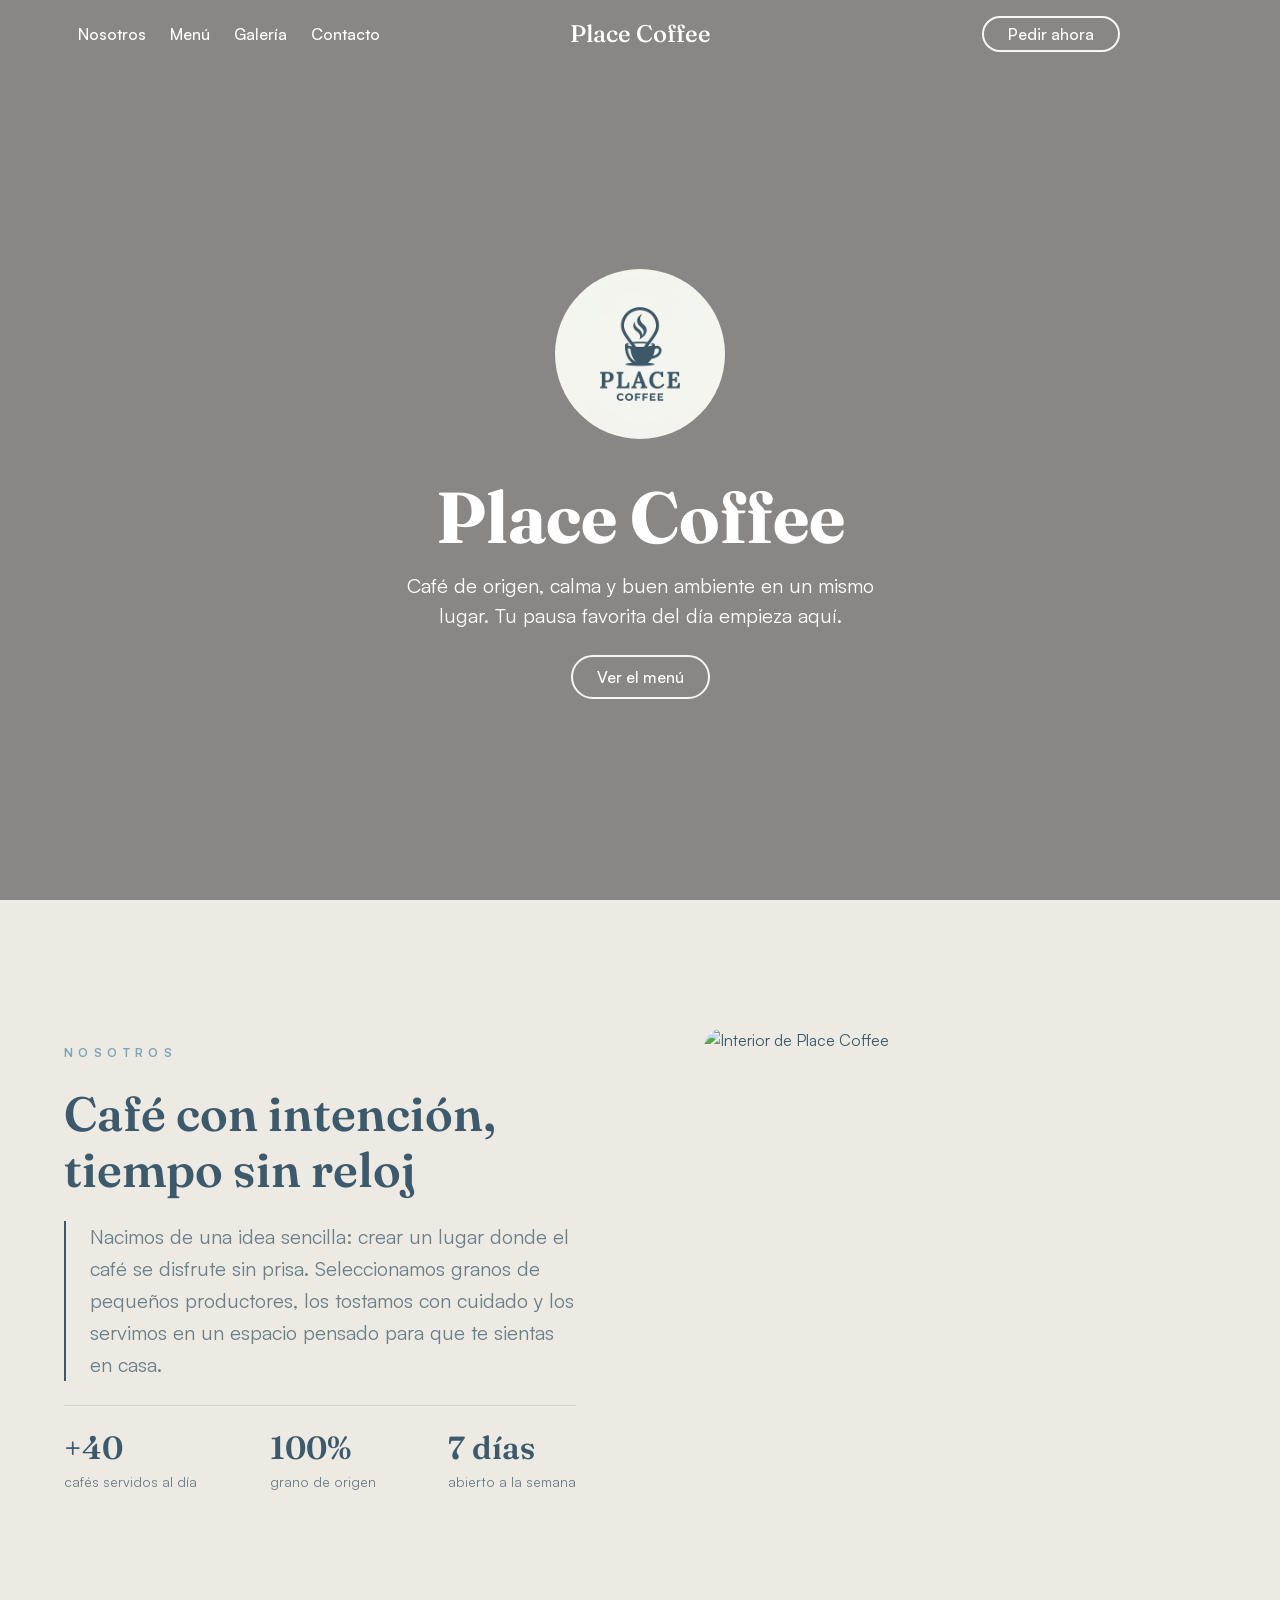
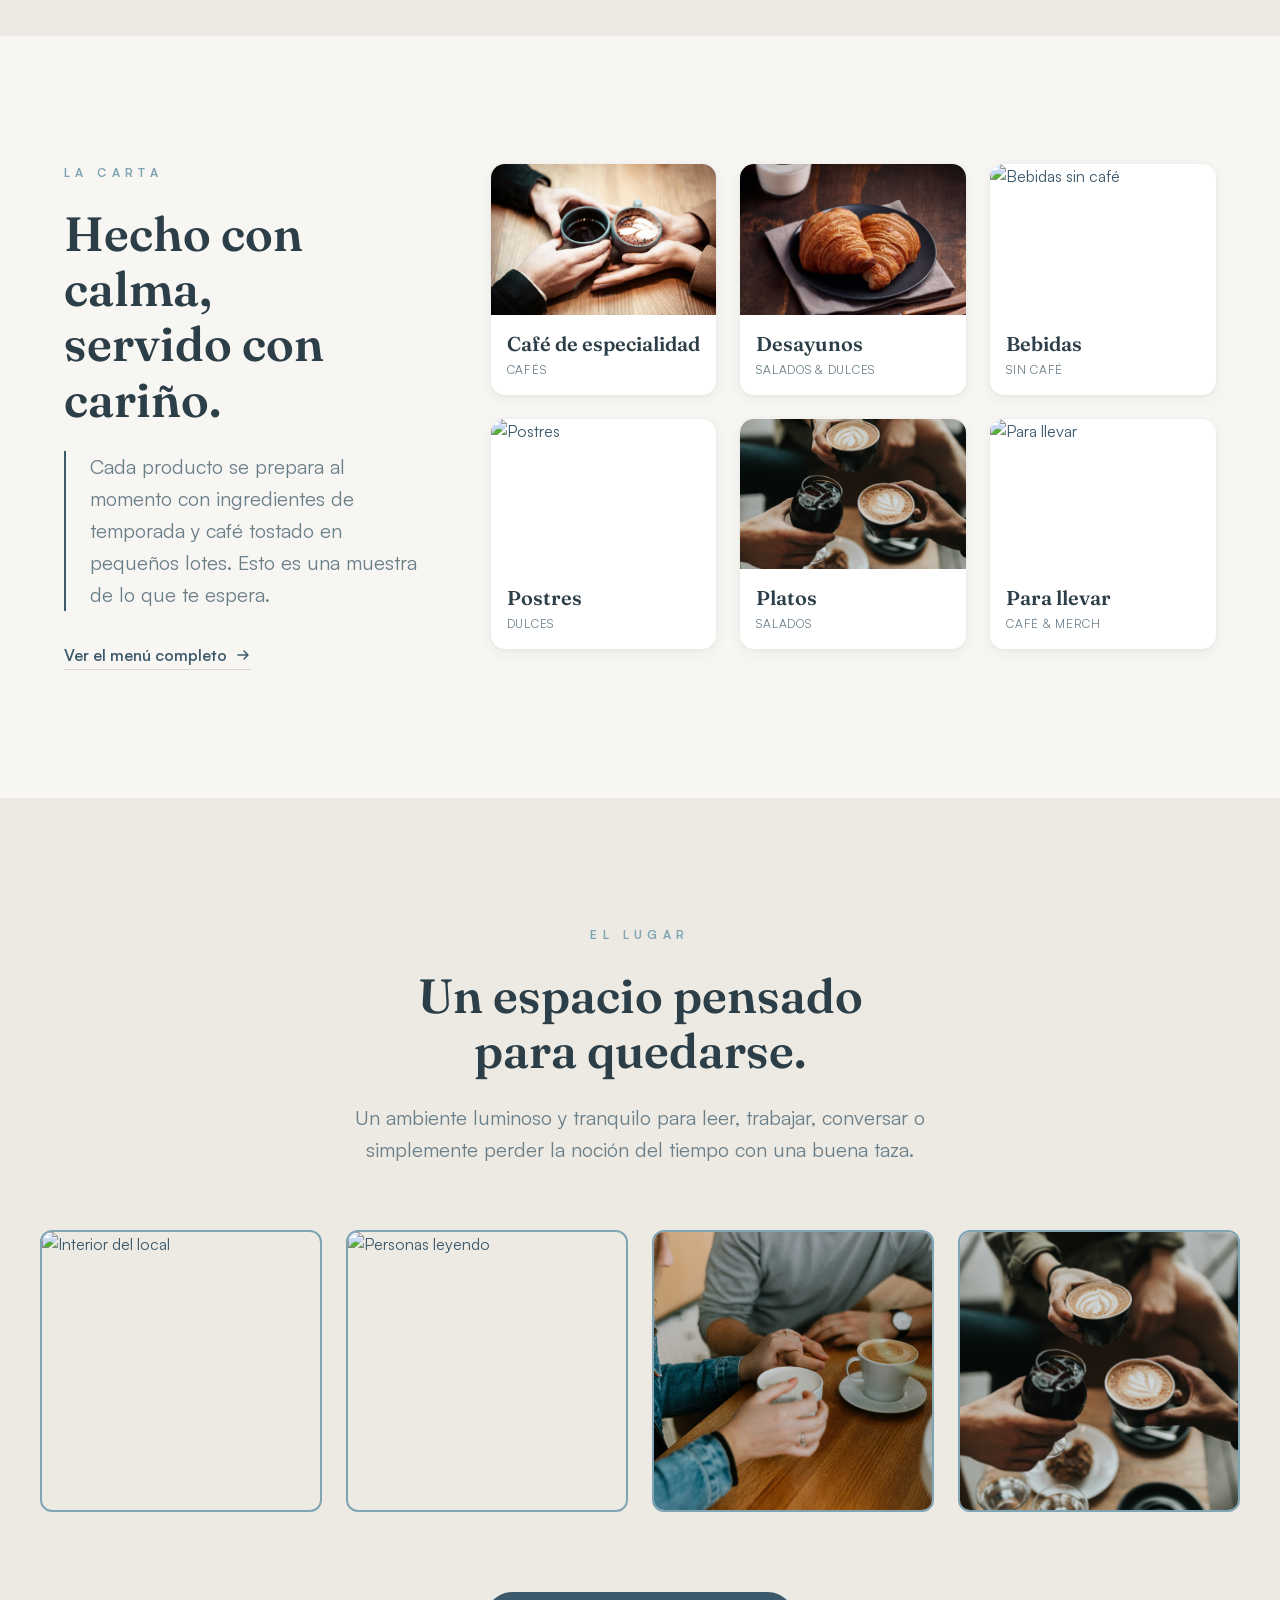
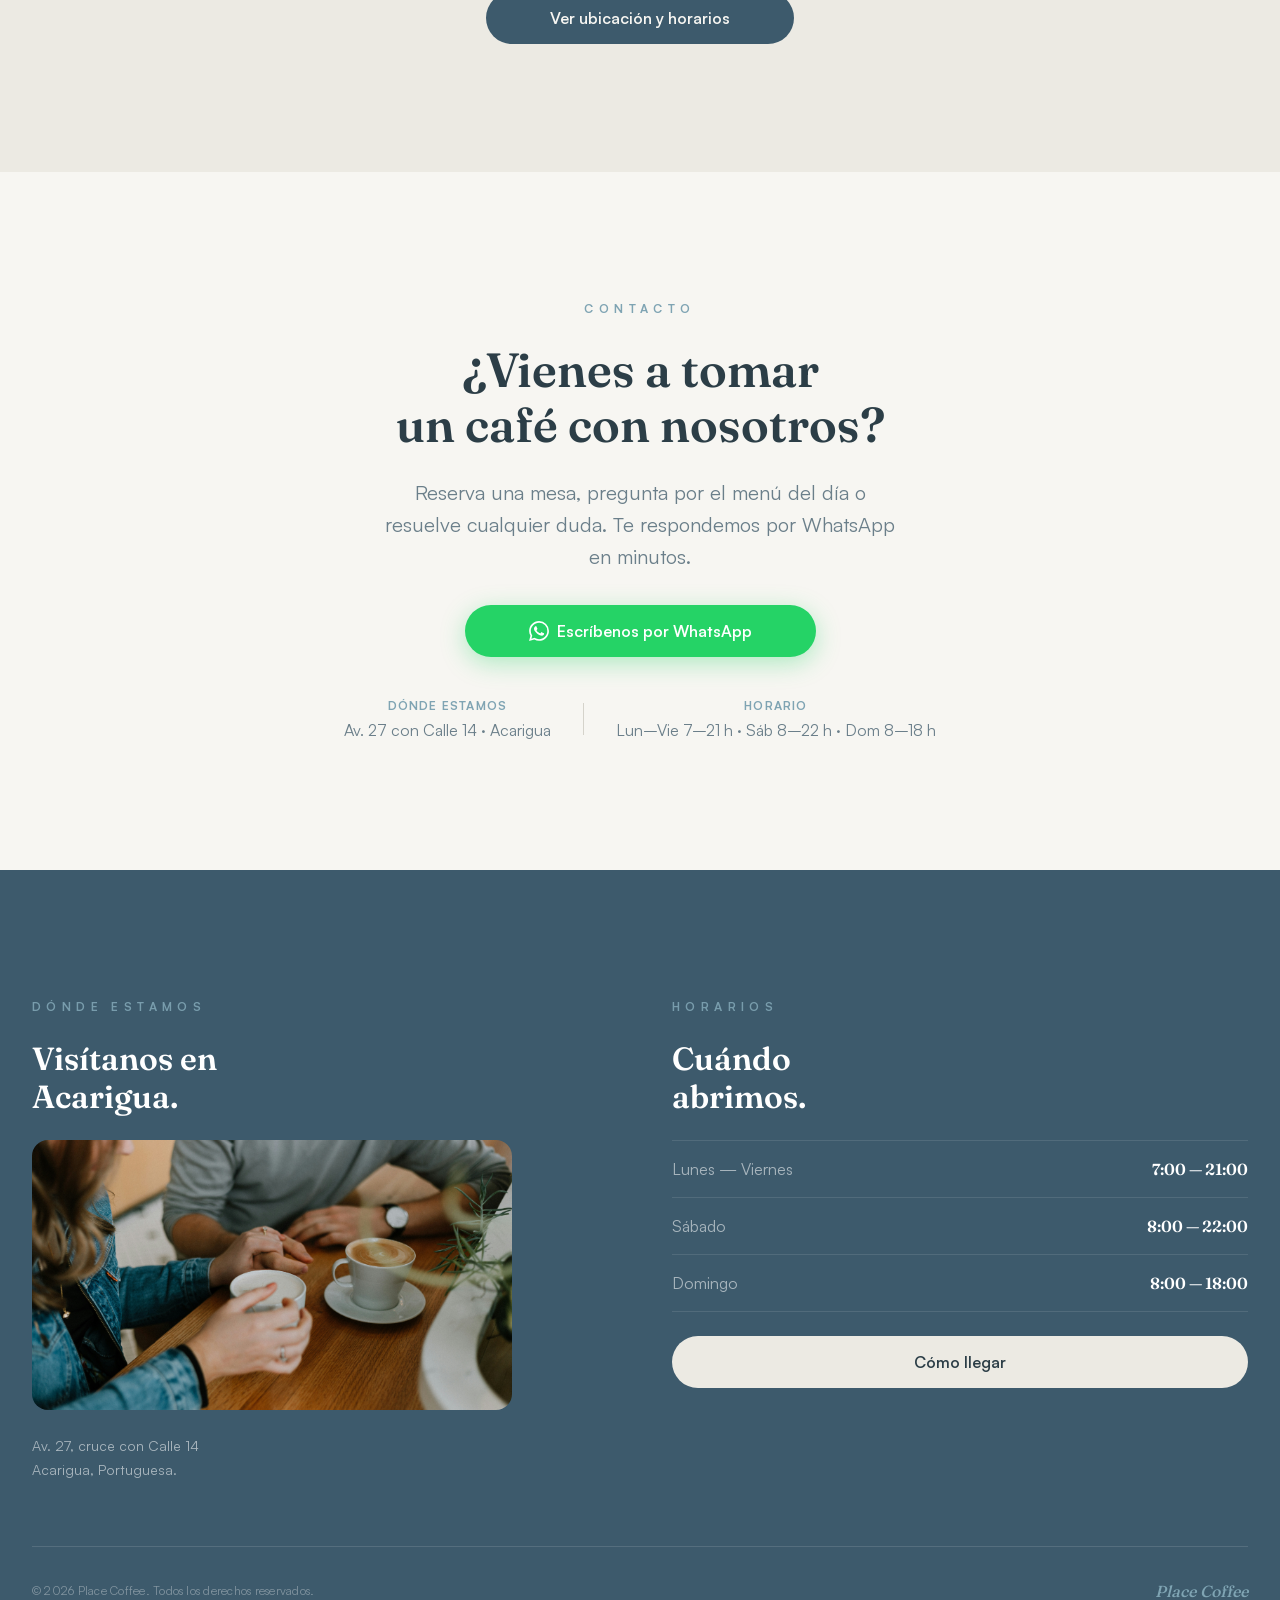
==== index.html @ c2391d3b "feat: implement mobile navigation with hamburger button and overlay menu" ====
<!DOCTYPE html>
<html lang="es">
<head>
    <meta charset="UTF-8">
    <meta name="viewport" content="width=device-width, initial-scale=1.0">

    <meta name="description" content="Place Coffee. Un espacio para leer, jugar y disfrutar. Café de especialidad en Acarigua.">

    <meta property="og:title" content="Place Coffee">
    <meta property="og:description" content="Un espacio para leer, jugar y disfrutar.">
    <meta property="og:image" content="#">
    <meta property="og:type" content="website">
    <meta property="og:url" content="#">
    <meta property="og:locale" content="es_ES">

    <link rel="icon" type="image/png" href="#">

    <title>Place Coffee - Café & Experiencias</title>
    <link rel="stylesheet" href="./css/styles.css">
</head>
<body>

    <header class="header">
        <nav class="navbar">
            <ul class="navbar__links">
                <li><a href="#about">Nosotros</a></li>
                <li><a href="#menu">Menú</a></li>
                <li><a href="#gallery">Galería</a></li>
                <li><a href="#contact">Contacto</a></li>
            </ul>
            <a href="/" class="navbar__logo">Place Coffee</a>

            <div class="navbar__cta">
                <a href="#contact" class="btn navbar__link">Pedir ahora</a>
            </div>

                <!-- Botón hamburguesa — visible solo en mobile -->
            <button class="nav__toggle" aria-label="Abrir menú" aria-expanded="false" aria-controls="nav-menu">
                <span class="nav__toggle-bar"></span>
                <span class="nav__toggle-bar"></span>
                <span class="nav__toggle-bar"></span>
            </button>
        </nav>

        <div id="nav-menu" class="nav__mobile" aria-hidden="true">
            <ul class="nav__mobile__links">
                <li><a href="#about">Nosotros</a></li>
                <li><a href="#menu">Menú</a></li>
                <li><a href="#gallery">Galería</a></li>
                <li><a href="#contact">Contacto</a></li>
            </ul>
            <a href="#contact" class="btn--ghost nav__mobile__cta">Pedir ahora</a>
        </div>

        <div class="hero">
            <div class="hero__content">
                <img src="./assets/img/logo.png" alt="Logo de Place Coffee" class="hero__logo">
                <h1 class="hero__title">Place Coffee</h1>
                <p class="hero__desc">Café de origen, calma y buen ambiente en un mismo lugar. Tu pausa favorita del día empieza aquí.</p>
                <a href="#menu" class="btn hero__link">Ver el menú</a>
            </div>
        </div>
    </header>

    <main>
        <section class="about" id="about">
            <div class="about__body">
                <div class="about__text">
                    <span class="eyebrow">Nosotros</span>
                    <div class="about__content">
                        <h2 class="about__subtitle">Café con intención, tiempo sin reloj</h2>
                        <p class="about__desc">Nacimos de una idea sencilla: crear un lugar donde el café se disfrute sin prisa. Seleccionamos granos de pequeños productores, los tostamos con cuidado y los servimos en un espacio pensado para que te sientas en casa.</p>
                    </div>
                    <div class="about__stats">
                        <div class="about__stat">
                            <span class="about__stat-value">+40</span>
                            <span class="about__stat-label">cafés servidos al día</span>
                        </div>
                        <div class="about__stat">
                            <span class="about__stat-value">100%</span>
                            <span class="about__stat-label">grano de origen</span>
                        </div>
                        <div class="about__stat">
                            <span class="about__stat-value">7 días</span>
                            <span class="about__stat-label">abierto a la semana</span>
                        </div>
                    </div>
                </div>
                <div class="about__image-wrap">
                    <img src="./assets/img/gallery/Lugar_cafeteria.jpg" alt="Interior de Place Coffee" class="about__image">
                </div>
            </div>
        </section>

        <section class="menu" id="menu">
            <div class="menu__header">
                <span class="eyebrow">La Carta</span>
                <h2 class="menu__title">Hecho con calma,<br>servido con cariño.</h2>
                <p class="menu__desc">Cada producto se prepara al momento con ingredientes de temporada y café tostado en pequeños lotes. Esto es una muestra de lo que te espera.</p>
                <div class="menu__cta-wrap">
                    <a href="#" class="link-arrow">
                        Ver el menú completo
                        <svg width="16" height="16" viewBox="0 0 16 16" fill="none" aria-hidden="true">
                            <path d="M3 8h10M9 4l4 4-4 4" stroke="currentColor" stroke-width="1.5" stroke-linecap="round" stroke-linejoin="round"/>
                        </svg>
                    </a>
                </div>
            </div>

            <!-- Vista Galería: cuadrícula 3 columnas (desktop) -->
            <div class="menu__view menu__view--gallery">
                <div class="menu__grid">

                    <a href="#" class="menu__card">
                        <img src="./assets/img/gallery/DosCafes_DosManos.jpg" alt="Café de especialidad" class="menu__card-img">
                        <h3 class="menu__card-name">Café de especialidad</h3>
                        <span class="menu__card-cat">Cafés</span>
                    </a>

                    <a href="#" class="menu__card">
                        <img src="./assets/img/gallery/Desayuno_cachitos.jpg" alt="Desayunos" class="menu__card-img">
                        <h3 class="menu__card-name">Desayunos</h3>
                        <span class="menu__card-cat">Salados & dulces</span>
                    </a>

                    <a href="#" class="menu__card">
                        <img src="./assets/img/gallery/Cafe_frio.jpg" alt="Bebidas sin café" class="menu__card-img">
                        <h3 class="menu__card-name">Bebidas</h3>
                        <span class="menu__card-cat">Sin café</span>
                    </a>

                    <a href="#" class="menu__card">
                        <img src="./assets/img/gallery/Galleta_con_cafe.jpg" alt="Postres" class="menu__card-img">
                        <h3 class="menu__card-name">Postres</h3>
                        <span class="menu__card-cat">Dulces</span>
                    </a>

                    <a href="#" class="menu__card">
                        <img src="./assets/img/gallery/Personas_cafe.jpg" alt="Platos" class="menu__card-img">
                        <h3 class="menu__card-name">Platos</h3>
                        <span class="menu__card-cat">Salados</span>
                    </a>

                    <a href="#" class="menu__card">
                        <img src="./assets/img/gallery/TresCafes_TresManos.jpg" alt="Para llevar" class="menu__card-img">
                        <h3 class="menu__card-name">Para llevar</h3>
                        <span class="menu__card-cat">Café & Merch</span>
                    </a>

                </div>
            </div>

            <!-- Vista Carta: filas tipo lista (mobile) -->
            <div class="menu__view menu__view--carta">
                <div class="menu__list">

                    <div class="menu__list-item">
                        <img src="./assets/img/gallery/DosCafes_DosManos.jpg" alt="Café de especialidad" class="menu__list-img">
                        <div class="menu__list-info">
                            <h3 class="menu__list-name">Café de especialidad</h3>
                            <p class="menu__list-desc">Espresso · Filtrado · Cold brew</p>
                        </div>
                        <span class="menu__list-dots" aria-hidden="true"></span>
                        <span class="menu__list-price">Bs. 5</span>
                    </div>

                    <div class="menu__list-item">
                        <img src="./assets/img/gallery/Desayuno_cachitos.jpg" alt="Desayunos" class="menu__list-img">
                        <div class="menu__list-info">
                            <h3 class="menu__list-name">Desayunos</h3>
                            <p class="menu__list-desc">Tostadas · Huevo · Granola</p>
                        </div>
                        <span class="menu__list-dots" aria-hidden="true"></span>
                        <span class="menu__list-price">Bs. 8</span>
                    </div>

                    <div class="menu__list-item">
                        <img src="./assets/img/gallery/Cafe_frio.jpg" alt="Bebidas sin café" class="menu__list-img">
                        <div class="menu__list-info">
                            <h3 class="menu__list-name">Bebidas</h3>
                            <p class="menu__list-desc">Matcha · Chai · Limonadas</p>
                        </div>
                        <span class="menu__list-dots" aria-hidden="true"></span>
                        <span class="menu__list-price">Bs. 4</span>
                    </div>

                    <div class="menu__list-item">
                        <img src="./assets/img/gallery/Galleta_con_cafe.jpg" alt="Postres" class="menu__list-img">
                        <div class="menu__list-info">
                            <h3 class="menu__list-name">Postres</h3>
                            <p class="menu__list-desc">Helados · Cookies · Tartas</p>
                        </div>
                        <span class="menu__list-dots" aria-hidden="true"></span>
                        <span class="menu__list-price">Bs. 6</span>
                    </div>

                    <div class="menu__list-item">
                        <img src="./assets/img/gallery/Personas_cafe.jpg" alt="Platos" class="menu__list-img">
                        <div class="menu__list-info">
                            <h3 class="menu__list-name">Platos</h3>
                            <p class="menu__list-desc">Bowls · Sándwiches · Ensaladas</p>
                        </div>
                        <span class="menu__list-dots" aria-hidden="true"></span>
                        <span class="menu__list-price">Bs. 10</span>
                    </div>

                    <div class="menu__list-item">
                        <img src="./assets/img/gallery/TresCafes_TresManos.jpg" alt="Para llevar" class="menu__list-img">
                        <div class="menu__list-info">
                            <h3 class="menu__list-name">Para llevar</h3>
                            <p class="menu__list-desc">Café en grano · Merch</p>
                        </div>
                        <span class="menu__list-dots" aria-hidden="true"></span>
                        <span class="menu__list-price">Desde Bs. 12</span>
                    </div>

                </div>
                <a href="#" class="btn--ghost btn--full">Ver el menú completo</a>
            </div>

        </section>

        <section class="gallery" id="gallery">
            <div class="gallery__header">
                <span class="eyebrow eyebrow--centered">El Lugar</span>
                <h2 class="gallery__title">Un espacio pensado<br>para quedarse.</h2>
                <p class="gallery__desc">Un ambiente luminoso y tranquilo para leer, trabajar, conversar o simplemente perder la noción del tiempo con una buena taza.</p>
            </div>

            <!-- Vista Retícula: cuadrícula (desktop) -->
            <div class="gallery__view gallery__view--reticula">
                <div class="gallery__grid">
                    <img src="./assets/img/gallery/Lugar_cafeteria.jpg" alt="Interior del local" class="gallery__img">
                    <img src="./assets/img/gallery/Personas_disfrutando.jpg" alt="Personas leyendo" class="gallery__img">
                    <img src="./assets/img/gallery/Personas_conversoando.jpg" alt="Zona de trabajo" class="gallery__img">
                    <img src="./assets/img/gallery/Personas_cafe.jpg" alt="Juegos de mesa" class="gallery__img">
                </div>
            </div>

            <!-- Vista Inmersiva: imagen grande + 3 miniaturas (mobile) -->
            <div class="gallery__view gallery__view--inmersiva">
                <div class="gallery__immersive">
                    <div class="gallery__immersive-main">
                        <img src="./assets/img/gallery/Lugar_cafeteria.jpg" alt="Interior del local" class="gallery__img gallery__img--wide">
                    </div>
                    <div class="gallery__immersive-row">
                        <div class="gallery__immersive-thumb">
                            <img src="./assets/img/gallery/Personas_disfrutando.jpg" alt="Personas leyendo" class="gallery__img">
                            <span class="gallery__activity-tag">Leer</span>
                        </div>
                        <div class="gallery__immersive-thumb">
                            <img src="./assets/img/gallery/Personas_conversoando.jpg" alt="Personas trabajando" class="gallery__img">
                            <span class="gallery__activity-tag">Trabajar</span>
                        </div>
                        <div class="gallery__immersive-thumb">
                            <img src="./assets/img/gallery/Personas_cafe.jpg" alt="Personas jugando" class="gallery__img">
                            <span class="gallery__activity-tag">Jugar</span>
                        </div>
                    </div>
                </div>
            </div>

            <div class="gallery__footer">
                <a href="#" class="btn--ghost">Ver ubicación y horarios</a>
            </div>
        </section>

        <section class="contact" id="contact">
            <div class="contact__header">
                <span class="eyebrow eyebrow--centered">Contacto</span>
                <h2 class="contact__title">¿Vienes a tomar<br>un café con nosotros?</h2>
                <p class="contact__desc">Reserva una mesa, pregunta por el menú del día o resuelve cualquier duda. Te respondemos por WhatsApp en minutos.</p>
            </div>
            <a href="https://wa.me/584245555555" class="btn--whatsapp" target="_blank" rel="noopener noreferrer" aria-label="Escríbenos por WhatsApp">
                <svg class="btn__icon" width="20" height="20" viewBox="0 0 24 24" fill="currentColor" aria-hidden="true">
                    <path d="M17.472 14.382c-.297-.149-1.758-.867-2.03-.967-.273-.099-.471-.148-.67.15-.197.297-.767.966-.94 1.164-.173.199-.347.223-.644.075-.297-.15-1.255-.463-2.39-1.475-.883-.788-1.48-1.761-1.653-2.059-.173-.297-.018-.458.13-.606.134-.133.298-.347.446-.52.149-.174.198-.298.298-.497.099-.198.05-.371-.025-.52-.075-.149-.669-1.612-.916-2.207-.242-.579-.487-.5-.669-.51-.173-.008-.371-.01-.57-.01-.198 0-.52.074-.792.372-.272.297-1.04 1.016-1.04 2.479 0 1.462 1.065 2.875 1.213 3.074.149.198 2.096 3.2 5.077 4.487.709.306 1.262.489 1.694.625.712.227 1.36.195 1.871.118.571-.085 1.758-.719 2.006-1.413.248-.694.248-1.289.173-1.413-.074-.124-.272-.198-.57-.347m-5.421 7.403h-.004a9.87 9.87 0 01-5.031-1.378l-.361-.214-3.741.982.998-3.648-.235-.374a9.86 9.86 0 01-1.51-5.26c.001-5.45 4.436-9.884 9.888-9.884 2.64 0 5.122 1.03 6.988 2.898a9.825 9.825 0 012.893 6.994c-.003 5.45-4.437 9.884-9.885 9.884m8.413-18.297A11.815 11.815 0 0012.05 0C5.495 0 .16 5.335.157 11.892c0 2.096.547 4.142 1.588 5.945L.057 24l6.305-1.654a11.882 11.882 0 005.683 1.448h.005c6.554 0 11.89-5.335 11.893-11.893a11.821 11.821 0 00-3.48-8.413z"/>
                </svg>
                Escríbenos por WhatsApp
            </a>
            <div class="contact__info">
                <div class="contact__info-item">
                    <span class="contact__info-label">Dónde estamos</span>
                    <span class="contact__info-value">Av. 27 con Calle 14 · Acarigua</span>
                </div>
                <span class="contact__info-sep" aria-hidden="true"></span>
                <div class="contact__info-item">
                    <span class="contact__info-label">Horario</span>
                    <span class="contact__info-value">Lun–Vie 7–21 h · Sáb 8–22 h · Dom 8–18 h</span>
                </div>
            </div>
        </section>
    </main>

    <footer class="footer">
        <div class="footer__body">

            <div class="footer__block footer__block--location">
                <span class="eyebrow eyebrow--footer">Dónde estamos</span>
                <h3 class="footer__block-title">Visítanos en<br>Acarigua.</h3>
                <img src="./assets/img/gallery/Personas_conversoando.jpg" alt="Ambiente en Place Coffee" class="footer__map-img">
                <p class="footer__address">Av. 27, cruce con Calle 14<br>Acarigua, Portuguesa.</p>
            </div>

            <div class="footer__block footer__block--hours">
                <span class="eyebrow eyebrow--footer">Horarios</span>
                <h3 class="footer__block-title">Cuándo<br>abrimos.</h3>
                <div class="footer__hours-table">
                    <div class="footer__hours-row">
                        <span class="footer__hours-day">Lunes — Viernes</span>
                        <span class="footer__hours-time">7:00 — 21:00</span>
                    </div>
                    <div class="footer__hours-row">
                        <span class="footer__hours-day">Sábado</span>
                        <span class="footer__hours-time">8:00 — 22:00</span>
                    </div>
                    <div class="footer__hours-row">
                        <span class="footer__hours-day">Domingo</span>
                        <span class="footer__hours-time">8:00 — 18:00</span>
                    </div>
                </div>
                <a href="#" class="btn--ghost-footer">Cómo llegar</a>
            </div>

        </div>

        <div class="footer__legal">
            <span class="footer__copyright">© 2026 Place Coffee. Todos los derechos reservados.</span>
            <span class="footer__brand">Place Coffee</span>
        </div>
    </footer>

    <script src="./js/main.js"></script>
</body>
</html>
---- css/styles.css ----
/*-----------------------------------
1. Fuentes
-------------------------------------*/
@font-face {
    font-family: 'Fraunces';
    src: url(../assets/fonts/Fraunces/Fraunces-VariableFont_SOFT\,WONK\,opsz\,wght.ttf) format('truetype');
    font-weight: 300 700;
    font-style: normal;
    font-display: swap;
}

@font-face {
    font-family: 'Satoshi';
    src: url(../assets/fonts/Satoshi_Complete/Fonts/TTF/Satoshi-Variable.ttf) format('truetype');
    font-weight: 300 700;
    font-style: normal;
    font-display: swap;
}

/*-----------------------------------
2. Variables
-------------------------------------*/
:root {
    --color-primary: #3D5A6C;
    --color-bg: #F7F6F2;
    --color-bg-alt: #ECEAE3;
    --color-text-muted: #6B7F8A;
    --color-text: #FFFFFF;
    --color-text-inverse: #2C3E47;
    --color-accent: #7FA4B3;
    --color-border: #D5D3CB;

    --font-title: 'Fraunces', serif;
    --font-body: 'Satoshi', sans-serif;
    --text-xs: 0.75rem;
    --text-sm: 0.875rem;
    --text-base: 1rem;
    --text-smd: 1.25rem;
    --text-md: 1.5rem;
    --text-lg: 2rem;
    --text-xl: 3rem;
    --text-2xl: 4.5rem;

    --space-xxs: 0.25rem;
    --space-xs: 0.5rem;
    --space-sm: 1rem;
    --space-md: 1.5rem;
    --space-lg: 2rem;
    --space-xl: 4rem;
    --space-2xl: 8rem;

    --navbar-height: 68px;

    --z-overlay: 99;
    --z-modal: 200;

    --transition-base: 0.3s ease;
}

/*-----------------------------------
3. Reset y base
-------------------------------------*/
*, *::before, *::after {
    box-sizing: border-box;
    margin: 0;
    padding: 0;
}

html {
    scroll-behavior: smooth;
    font-size: 16px;
}

body {
    font-family: var(--font-body);
    color: var(--color-text);
    background-color: var(--color-bg);
    line-height: 1.5;
    -webkit-font-smoothing: antialiased;
}

img {
    max-width: 100%;
    display: block;
}

a {
    text-decoration: none;
    color: inherit;
}

ul {
    list-style: none;
}

button {
    cursor: pointer;
    border: none;
    background: none;
    font-family: inherit;
}

/*-----------------------------------
4. Componentes: botones
-------------------------------------*/
.btn {
    padding: var(--space-xxs) var(--space-md);
    background-color: transparent;
    color: var(--color-text);
    border: solid 2px var(--color-bg);
    border-radius: 2rem;
    font-size: var(--text-base);
    font-weight: 500;
    transition: background-color 0.3s ease;
}
.btn:hover {
    color: var(--color-accent);
    background-color: var(--color-bg);
}

.btn--ghost {
    display: inline-block;
    padding: 14px var(--space-xl);
    background-color: var(--color-primary);
    border-radius: 999px;
    color: var(--color-bg);
    font-size: var(--text-base);
    font-weight: 600;
    text-align: center;
    transition: transform 0.22s ease, box-shadow 0.22s ease;
    cursor: pointer;
}
.btn--ghost:hover {
    transform: translateY(-2px);
    box-shadow: 0 8px 24px rgba(61, 90, 108, 0.18);
}

.btn--ghost-footer {
    display: inline-block;
    padding: 14px var(--space-xl);
    background-color: var(--color-bg-alt);
    border-radius: 999px;
    color: var(--color-text-inverse);
    font-size: var(--text-base);
    font-weight: 600;
    text-align: center;
    transition: transform 0.22s ease, box-shadow 0.22s ease, border-color 0.22s ease;
    cursor: pointer;
}
.btn--ghost-footer:hover {
    transform: translateY(-2px);
    border-color: rgba(255, 255, 255, 0.65);
    box-shadow: 0 8px 24px rgba(0, 0, 0, 0.25);
}

.btn--full {
    display: block;
    width: 100%;
}

.btn--whatsapp {
    display: inline-flex;
    align-items: center;
    justify-content: center;
    gap: var(--space-xs);
    padding: 14px var(--space-lg);
    background-color: #25D366;
    border-radius: 999px;
    color: #ffffff;
    font-size: var(--text-base);
    font-weight: 600;
    box-shadow: 0 6px 24px rgba(37, 211, 102, 0.35);
    transition: transform 0.22s ease, box-shadow 0.22s ease;
    cursor: pointer;
}
.btn--whatsapp:hover {
    transform: translateY(-2px);
    box-shadow: 0 10px 32px rgba(37, 211, 102, 0.45);
}

.btn__icon {
    flex-shrink: 0;
    width: 20px;
    height: 20px;
}

/* --- Botón hamburguesa --- */
.nav__toggle {
    display: flex;
    flex-direction: column;
    gap: 5px;
    padding: var(--space-sm);
    z-index: var(--z-modal); /* por encima del overlay para poder cerrarlo */
}

.nav__toggle-bar {
    display: block;
    width: 24px;
    height: 2px;
    background-color: var(--color-text);
    transition: transform var(--transition-base), opacity var(--transition-base);
}

/* Estado abierto: las barras forman una X */
.nav__toggle--open .nav__toggle-bar:nth-child(1) {
    transform: translateY(7px) rotate(45deg);
}
.nav__toggle--open .nav__toggle-bar:nth-child(2) {
    opacity: 0;
}
.nav__toggle--open .nav__toggle-bar:nth-child(3) {
    transform: translateY(-7px) rotate(-45deg);
}

/*-----------------------------------
5. Componentes: eyebrow y link-arrow
-------------------------------------*/
.eyebrow {
    display: block;
    font-size: var(--text-xs);
    font-weight: 700;
    color: var(--color-accent);
    letter-spacing: 0.45em;
    text-transform: uppercase;
}

.eyebrow--centered {
    display: flex;
    align-items: center;
    gap: var(--space-md);
    justify-content: center;
    text-align: center;
}

.eyebrow--centered::before,
.eyebrow--centered::after {
    content: '';
    flex: 1;
    max-width: 48px;
    height: 1px;
    background-color: var(--color-accent);
    opacity: 0.6;
}

.eyebrow--footer {
    color: var(--color-accent);
    opacity: 0.9;
}

.link-arrow {
    display: inline-flex;
    align-items: center;
    gap: var(--space-xs);
    font-size: var(--text-base);
    font-weight: 600;
    color: var(--color-primary);
    border-bottom: 1px solid var(--color-border);
    padding-bottom: 2px;
    transition: gap 0.22s ease;
}

.link-arrow svg {
    transition: transform 0.22s ease;
    flex-shrink: 0;
}

.link-arrow:hover {
    gap: calc(var(--space-xs) + 3px);
}

.link-arrow:hover svg {
    transform: translateX(3px);
}

/*-----------------------------------
6. Header
-------------------------------------*/
.header {
    position: relative;
    background-image: url('../assets/img/hero.jpg');
    background-size: cover;
    background-position: center;
}

.header::before {
    content: '';
    position: absolute;
    inset: 0;
    background-color: rgba(0, 0, 0, 0.45);
    z-index: 1;
}

/*-----------------------------------
7. Navbar
-------------------------------------*/
.navbar {
    position: fixed;
    top: 0;
    left: 0;
    right: 0;
    z-index: 100;
    display: flex;
    justify-content: space-between;
    align-items: center;
    background-color: transparent;
    transition: background-color 0.3s ease, backdrop-filter 0.3s ease;
}

.navbar.scrolled {
    background-color: rgba(247, 246, 242, 0.88);
    backdrop-filter: blur(12px);
    -webkit-backdrop-filter: blur(12px);
    border-bottom: 1px solid var(--color-border);
}

.navbar.scrolled .navbar__logo {
    color: var(--color-text-inverse);
}

.navbar.scrolled .nav__toggle {
    filter: invert(1) brightness(0.15);
}

@media(min-width: 1024px) {
    .navbar.scrolled .navbar__links a {
        color: var(--color-text-inverse);
    }
    .navbar.scrolled .navbar__links a:hover {
        color: var(--color-primary);
        text-decoration: underline;
    }
    .navbar.scrolled .navbar__link {
        border-color: var(--color-primary);
        color: var(--color-primary);
    }
    .navbar.scrolled .navbar__link:hover {
        background-color: var(--color-primary);
        color: var(--color-text);
    }
}

.navbar__logo {
    color: var(--color-text);
    font-family: var(--font-title);
    font-size: var(--text-md);
    font-weight: 500;
    padding: var(--space-xs) var(--space-md);
    transition: color 0.3s ease;
}

.navbar__links {
    display: none;
}

.navbar__cta {
    display: none;
}


@media(min-width: 1024px) {
    .navbar {
        flex-direction: row;
        justify-content: space-between;
        align-items: center;
        padding: var(--space-sm) var(--space-md);
    }

    .navbar__links {
        display: flex;
        gap: var(--space-md);
        flex: 1;
        justify-content: center;
        font-weight: 500;
    }

    .navbar__links a {
        color: var(--color-text);
        transition: color 0.3s ease;
    }

    .navbar__links a:hover {
        color: var(--color-accent);
        text-decoration: underline;
    }

    .navbar__link {
        transition: background-color 0.3s ease, color 0.3s ease, border-color 0.3s ease;
    }

    .navbar__logo {
        flex: 1;
        text-align: center;
        padding: 0;
    }

    .navbar__cta {
        flex: 1;
        display: flex;
        justify-content: center;
    }

    .nav__toggle {
        display: none;
    }
}

/* --- Menú mobile overlay --- */
.nav__mobile {
    position: fixed;
    top: var(--navbar-height);
    left: 0;
    right: 0;
    bottom: 0;
    z-index: var(--z-overlay);
    background-color: rgba(28, 40, 48, 0.97);
    backdrop-filter: blur(8px);
    -webkit-backdrop-filter: blur(8px);
    display: flex;
    flex-direction: column;
    align-items: center;
    justify-content: center;
    gap: var(--space-xl);
    opacity: 0;
    pointer-events: none;
    transform: translateY(-8px);
    transition: opacity var(--transition-base), transform var(--transition-base);
}

.nav__mobile--open {
    opacity: 1;
    pointer-events: auto;
    transform: translateY(0);
}

.nav__mobile__links {
    display: flex;
    flex-direction: column;
    align-items: center;
    gap: var(--space-lg);
}

.nav__mobile__links a {
    font-family: var(--font-title);
    font-size: var(--text-lg);
    font-weight: 500;
    color: var(--color-text);
    transition: color var(--transition-base);
}

.nav__mobile__links a:hover {
    color: var(--color-accent);
}

@media(min-width: 1024px) {
    .nav__mobile {
        display: none !important;
    }
}

/*-----------------------------------
8. Hero
-------------------------------------*/
.hero {
    min-height: 100dvh;
    padding-top: var(--navbar-height);
    position: relative;
    display: flex;
    justify-content: center;
    align-items: center;
}

.hero__content {
    position: relative;
    z-index: 2;
    text-align: center;
    color: var(--color-text);
    padding: var(--space-lg);
    display: flex;
    justify-content: center;
    align-items: center;
    flex-direction: column;
}

.hero__title {
    font-family: var(--font-title);
    font-size: var(--text-xl);
    font-weight: 700;
    padding-top: var(--space-md);
}

.hero__desc {
    font-size: var(--text-base);
    padding-bottom: var(--space-md);
}

.hero__logo {
    width: 170px;
    height: 170px;
    border-radius: 50%;
    object-fit: cover;
}

@media(min-width: 1024px) {
    .hero__content {
        min-height: 600px;
        margin: 0 auto;
    }

    .hero__title {
        font-size: var(--text-2xl);
    }

    .hero__desc {
        font-size: var(--text-smd);
        max-width: 520px;
    }

    .hero__link {
        padding: var(--space-xs) var(--space-md);
    }

    .hero__link:hover {
        color: var(--color-accent);
        background-color: var(--color-text);
    }
}

/*-----------------------------------
9. About
-------------------------------------*/
.about {
    background-color: var(--color-bg-alt);
    color: var(--color-primary);
    padding: var(--space-xl) var(--space-md);
}

.about__body {
    display: flex;
    flex-direction: column;
    gap: var(--space-xl);
}

.about__text {
    display: flex;
    flex-direction: column;
    gap: var(--space-lg);
}

.about__content {
    display: flex;
    flex-direction: column;
    gap: var(--space-md);
}

.about__subtitle {
    font-family: var(--font-title);
    font-size: var(--text-lg);
    font-weight: 600;
    line-height: 1.15;
    
}

.about__desc {
    font-size: var(--text-base);
    color: var(--color-text-muted);
    line-height: 1.6;
}

.about__stats {
    display: grid;
    grid-template-columns: repeat(3, 1fr);
    gap: var(--space-sm);
    padding-top: var(--space-md);
    border-top: 1px solid var(--color-border);
}

.about__stat {
    display: flex;
    flex-direction: column;
    gap: var(--space-xxs);
}

.about__stat-value {
    font-family: var(--font-title);
    font-size: var(--text-md);
    font-weight: 600;
    line-height: 1.15;
}

.about__stat-label {
    font-size: var(--text-sm);
    color: var(--color-text-muted);
}

.about__image-wrap {
    border-radius: 16px;
    overflow: hidden;
    flex-shrink: 0;
}

.about__image {
    width: 100%;
    aspect-ratio: 4 / 3;
    object-fit: cover;
    display: block;
}

@media(min-width: 1024px) {
    .about {
        padding: var(--space-2xl) var(--space-xl);
    }

    .about__body {
        display: grid;
        grid-template-columns: 1fr 1fr;
        gap: var(--space-2xl);
        align-items: center;
    }

    .about__text {
        gap: var(--space-md);
    }

    .about__title {
        font-size: var(--text-sm);
    }

    .about__subtitle {
        font-size: var(--text-xl);
    }

    .about__desc {
        font-size: var(--text-smd);
        border-left: 2px solid var(--color-primary);
        padding-left: var(--space-md);
    }

    .about__stats {
        display: flex;
        flex-direction: row;
        width: 100%;
        justify-content: space-between;
    }

    .about__stat-value {
        font-size: var(--text-lg);
    }

    .about__image-wrap {
        border-radius: 20px;
        align-self: stretch;
    }

    .about__image {
        aspect-ratio: auto;
        height: 100%;
        min-height: 480px;
        object-fit: cover;

    }
}

/*-----------------------------------
10. Visibilidad responsive
-------------------------------------*/
.menu__view,
.gallery__view {
    display: none;
}

.menu__view--carta,
.gallery__view--inmersiva {
    display: block;
}

@media(min-width: 1024px) {
    .menu__view--carta     { display: none; }
    .menu__view--gallery   { display: block; }

    .gallery__view--inmersiva { display: none; }
    .gallery__view--reticula  { display: block; }
}

/*-----------------------------------
11. Menú
-------------------------------------*/
.menu {
    background-color: var(--color-bg);
    color: var(--color-primary);
    padding: var(--space-xl) var(--space-md);
    display: flex;
    flex-direction: column;
    gap: var(--space-lg);
}

.menu__header {
    display: flex;
    flex-direction: column;
    gap: var(--space-md);
}

.menu__title {
    font-family: var(--font-title);
    font-size: var(--text-lg);
    font-weight: 600;
    line-height: 1.15;
    color: var(--color-text-inverse);
}

.menu__desc {
    font-size: var(--text-base);
    color: var(--color-text-muted);
    line-height: 1.6;
}

/* Vista Galería */
.menu__grid {
    display: grid;
    grid-template-columns: repeat(2, 1fr);
    gap: var(--space-md);
}

.menu__card {
    display: flex;
    flex-direction: column;
    gap: 0;
    background-color: #ffffff;
    border-radius: 14px;
    overflow: hidden;
    box-shadow: 0 1px 4px rgba(44, 62, 71, 0.06), 0 4px 16px rgba(44, 62, 71, 0.05);
    transition: transform 0.22s ease, box-shadow 0.22s ease;
}

.menu__card:hover {
    transform: translateY(-4px);
    box-shadow: 0 8px 28px rgba(44, 62, 71, 0.13), 0 1px 4px rgba(44, 62, 71, 0.06);
}

.menu__card-img {
    width: 100%;
    aspect-ratio: 3 / 2;
    object-fit: cover;
    border-radius: 0;
    transition: opacity 0.2s ease;
}

.menu__card:hover .menu__card-img {
    opacity: 0.9;
}

.menu__card-name {
    font-family: var(--font-title);
    font-size: var(--text-base);
    font-weight: 600;
    color: var(--color-text-inverse);
    line-height: 1.3;
    padding: var(--space-sm) var(--space-sm) var(--space-xxs);
}

.menu__card-cat {
    font-size: var(--text-xs);
    color: var(--color-text-muted);
    text-transform: uppercase;
    letter-spacing: 0.06em;
    padding: 0 var(--space-sm) var(--space-sm);
}

.menu__cta-wrap {
    display: none;
}

/* Vista Carta */
.menu__list {
    display: flex;
    flex-direction: column;
}

.menu__list-item {
    display: flex;
    align-items: center;
    gap: var(--space-sm);
    padding: var(--space-sm) 0;
    border-bottom: 1px solid var(--color-border);
}

.menu__list-item:first-child {
    border-top: 1px solid var(--color-border);
}

.menu__list-img {
    width: 64px;
    min-width: 64px;
    height: 64px;
    object-fit: cover;
    border-radius: 8px;
    flex-shrink: 0;
}

.menu__list-info {
    flex: 1;
    min-width: 0;
}

.menu__list-name {
    font-family: var(--font-title);
    font-size: var(--text-sm);
    font-weight: 600;
    color: var(--color-text-inverse);
    line-height: 1.2;
}

.menu__list-desc {
    font-size: var(--text-xs);
    color: var(--color-text-muted);
    margin-top: 2px;
    line-height: 1.4;
}

.menu__list-dots {
    flex: 1;
    min-width: 16px;
    border-bottom: 2px dotted var(--color-border);
    height: 1px;
    align-self: center;
    margin-bottom: 3px;
}

.menu__list-price {
    font-family: var(--font-title);
    font-size: var(--text-base);
    font-weight: 600;
    color: var(--color-primary);
    white-space: nowrap;
    flex-shrink: 0;
}

.menu__view--carta .btn--ghost {
    margin-top: var(--space-lg);
}

@media(min-width: 1024px) {
    .menu {
        padding: var(--space-2xl) var(--space-xl);
        display: grid;
        grid-template-columns: 1fr 2fr;
        column-gap: var(--space-xl);
        row-gap: 0;
        align-items: start;
    }

    .menu__header {
        display: flex;
        flex-direction: column;
        gap: var(--space-md);
    }

    .menu__title {
        font-size: var(--text-xl);
    }

    .menu__desc {
        font-size: var(--text-smd);
        border-left: 2px solid var(--color-primary);
        padding-left: var(--space-md);
    }

    .menu__cta-wrap {
        display: flex;
        justify-content: flex-start;
        padding-top: var(--space-xs);
    }

    .menu__grid {
        grid-template-columns: repeat(3, 1fr);
        gap: var(--space-md);
    }

    .menu__card-name {
        font-size: var(--text-smd);
    }

    .menu__list-name {
        font-size: var(--text-base);
    }

    .menu__list-desc {
        font-size: var(--text-sm);
    }
}

/*-----------------------------------
12. Galería
-------------------------------------*/
.gallery {
    background-color: var(--color-bg-alt);
    color: var(--color-primary);
    padding: var(--space-xl) var(--space-md);
    display: flex;
    flex-direction: column;
    align-items: center;
    gap: var(--space-lg);
}

.gallery__header {
    display: flex;
    flex-direction: column;
    align-items: center;
    gap: var(--space-md);
    text-align: center;
    max-width: 600px;
    width: 100%;
}

.gallery__title {
    font-family: var(--font-title);
    font-size: var(--text-lg);
    font-weight: 600;
    line-height: 1.15;
    color: var(--color-text-inverse);
}

.gallery__desc {
    font-size: var(--text-base);
    color: var(--color-text-muted);
    line-height: 1.6;
}

.gallery__img {
    width: 100%;
    aspect-ratio: 4 / 3;
    object-fit: cover;
    border-radius: 12px;
    border: 2px solid var(--color-accent);
}

.gallery__img--wide {
    aspect-ratio: 16 / 9;
}

/* Retícula */
.gallery__grid {
    display: grid;
    grid-template-columns: repeat(2, 1fr);
    gap: var(--space-xs);
    max-width: 1200px;
}

/* Inmersiva */
.gallery__immersive {
    display: flex;
    flex-direction: column;
    gap: var(--space-xs);
    width: 100%;
}

.gallery__immersive-main {
    width: 100%;
}

.gallery__immersive-row {
    display: grid;
    grid-template-columns: repeat(3, 1fr);
    gap: var(--space-xs);
}

.gallery__immersive-thumb {
    position: relative;
}

.gallery__activity-tag {
    position: absolute;
    bottom: var(--space-xs);
    left: var(--space-xs);
    font-size: var(--text-xs);
    font-weight: 600;
    color: #ffffff;
    background-color: rgba(15, 22, 26, 0.65);
    backdrop-filter: blur(4px);
    -webkit-backdrop-filter: blur(4px);
    padding: 3px 10px;
    border-radius: 999px;
    letter-spacing: 0.03em;
    pointer-events: none;
}

.gallery__footer {
    padding-top: var(--space-sm);
}

@media(min-width: 1024px) {
    .gallery {
        padding: var(--space-2xl) var(--space-lg);
        gap: var(--space-xl);
    }

    .gallery__title {
        font-size: var(--text-xl);
    }

    .gallery__desc {
        font-size: var(--text-smd);
    }

    .gallery__grid {
        grid-template-columns: repeat(4, 1fr);
        gap: var(--space-md);
        width: 100%;
    }

    .gallery__grid .gallery__img {
        aspect-ratio: 1;
    }
}

/*-----------------------------------
13. Contacto
-------------------------------------*/
.contact {
    background-color: var(--color-bg);
    color: var(--color-primary);
    padding: var(--space-xl) var(--space-md);
    display: flex;
    flex-direction: column;
    align-items: center;
    gap: var(--space-lg);
    text-align: center;
}

.contact__header {
    display: flex;
    flex-direction: column;
    align-items: center;
    gap: var(--space-md);
    max-width: 520px;
    width: 100%;
}

.contact__title {
    font-family: var(--font-title);
    font-size: var(--text-lg);
    font-weight: 600;
    line-height: 1.15;
    color: var(--color-text-inverse);
}

.contact__desc {
    font-size: var(--text-base);
    color: var(--color-text-muted);
    line-height: 1.6;
}

.contact__info {
    display: none;
}

.contact__info-sep {
    display: block;
    width: 1px;
    height: 32px;
    background-color: var(--color-border);
    flex-shrink: 0;
}

.contact__info-item {
    display: flex;
    flex-direction: column;
    align-items: center;
    gap: 3px;
}

.contact__info-label {
    font-size: var(--text-xs);
    font-weight: 700;
    text-transform: uppercase;
    letter-spacing: 0.1em;
    color: var(--color-accent);
}

.contact__info-value {
    font-size: var(--text-sm);
    color: var(--color-text-muted);
}

@media(min-width: 1024px) {
    .contact {
        padding: var(--space-2xl) var(--space-lg);
    }

    .contact__info {
    display: flex;
    align-items: center;
    gap: var(--space-lg);
    flex-wrap: wrap;
    justify-content: center;
    padding-top: var(--space-xs);
    }

    .contact__title {
        font-size: var(--text-xl);
    }

    .contact__desc {
        font-size: var(--text-smd);
    }

    .contact__info-value {
        font-size: var(--text-base);
    }

    .btn--whatsapp {
        padding: 14px var(--space-xl);
    }
}

/*-----------------------------------
14. Footer
-------------------------------------*/
.footer {
    background-color: var(--color-primary);
    color: var(--color-text);
    padding: var(--space-xl) var(--space-md) var(--space-lg);
}

.footer__body {
    display: flex;
    flex-direction: column;
    gap: var(--space-xl);
    padding-bottom: var(--space-xl);
    border-bottom: 1px solid rgba(255, 255, 255, 0.12);
}

.footer__block {
    display: flex;
    flex-direction: column;
    gap: var(--space-md);
}

.footer__block-title {
    font-family: var(--font-title);
    font-size: var(--text-md);
    font-weight: 600;
    line-height: 1.2;
    color: var(--color-text);
}

.footer__map-img {
    width: 100%;
    aspect-ratio: 16 / 9;
    object-fit: cover;
    border-radius: 16px;
}

.footer__address {
    font-size: var(--text-sm);
    color: rgba(255, 255, 255, 0.55);
    line-height: 1.7;
}

.footer__hours-table {
    display: flex;
    flex-direction: column;
}

.footer__hours-row {
    display: flex;
    justify-content: space-between;
    align-items: center;
    padding: var(--space-sm) 0;
    border-bottom: 1px solid rgba(255, 255, 255, 0.1);
    gap: var(--space-md);
}

.footer__hours-row:first-child {
    border-top: 1px solid rgba(255, 255, 255, 0.1);
}

.footer__hours-day {
    font-size: var(--text-base);
    color: rgba(255, 255, 255, 0.55);
}

.footer__hours-time {
    font-family: var(--font-title);
    font-size: var(--text-base);
    font-weight: 600;
    color: var(--color-text);
    white-space: nowrap;
}

.footer__legal {
    display: flex;
    justify-content: space-between;
    align-items: center;
    padding-top: var(--space-lg);
    gap: var(--space-sm);
    flex-wrap: wrap;
}

.footer__copyright {
    font-size: var(--text-xs);
    color: rgba(255, 255, 255, 0.35);
    letter-spacing: 0.02em;
}

.footer__brand {
    font-family: var(--font-title);
    font-style: italic;
    font-size: var(--text-base);
    font-weight: 500;
    color: var(--color-accent);
}

@media(min-width: 1024px) {
    .footer {
        padding: var(--space-2xl) var(--space-lg) var(--space-lg);
    }

    .footer__body {
        max-width: 1400px;
        flex-direction: row;
        gap: var(--space-xl);
        align-items: flex-start;
        margin: 0 auto;
    }

    .footer__block {
        flex: 1;
    }

    .footer__block-title {
        font-size: var(--text-lg);
    }

    .footer__map-img {
        max-width: 480px;
    }

    .footer__legal {
        max-width: 1400px;
        margin: 0 auto;
    }
}
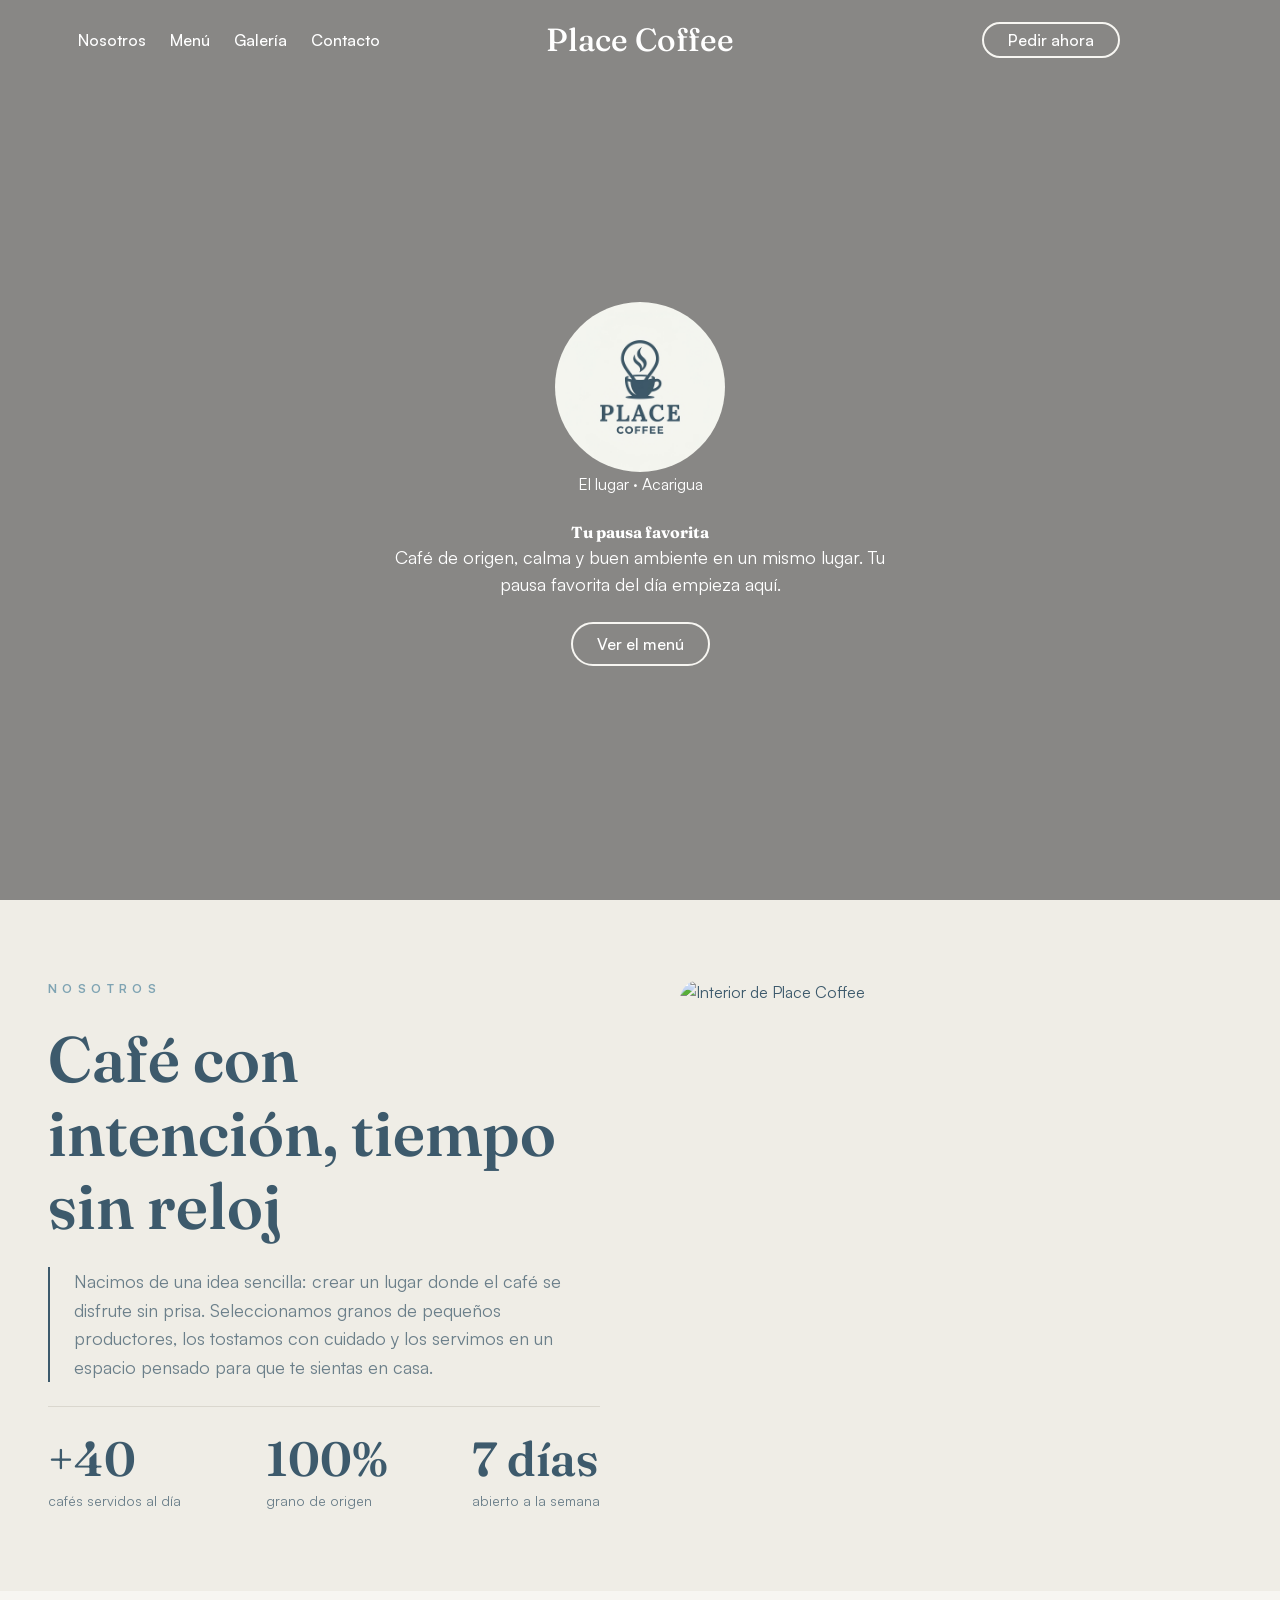
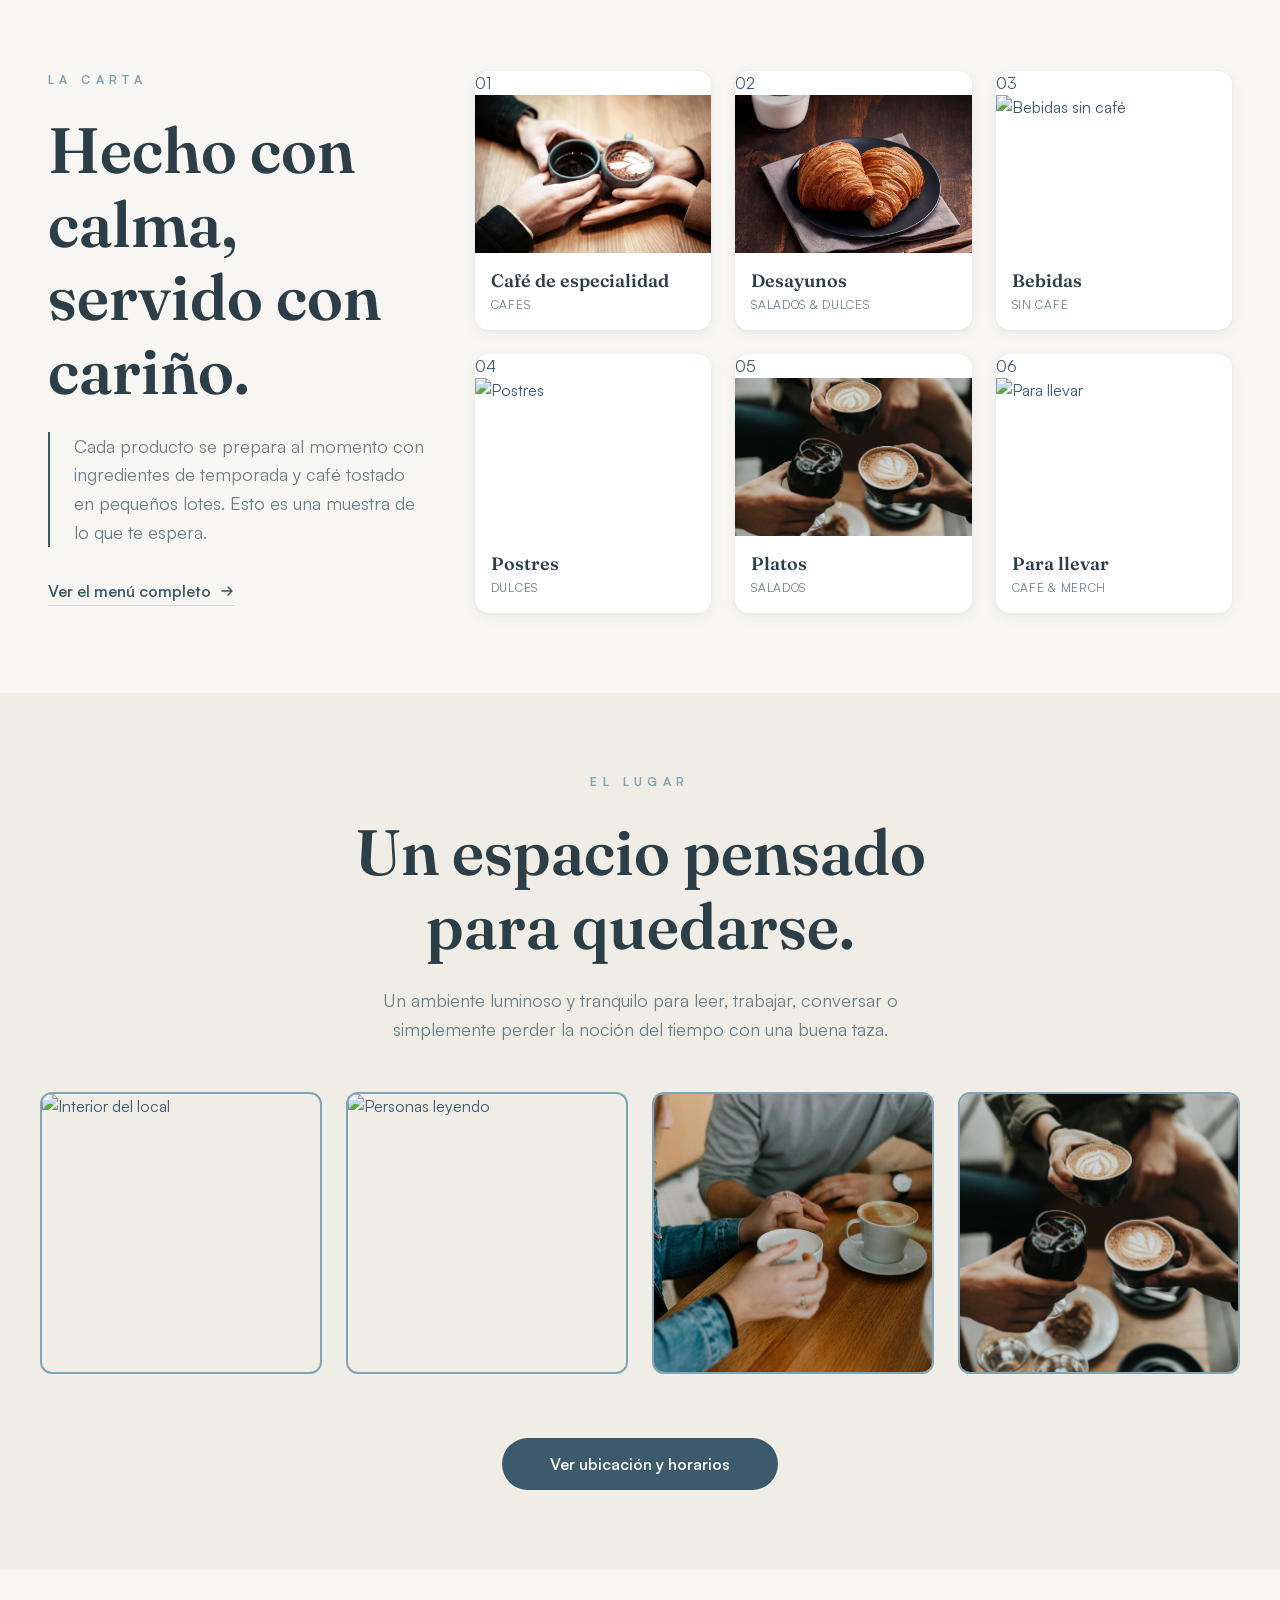
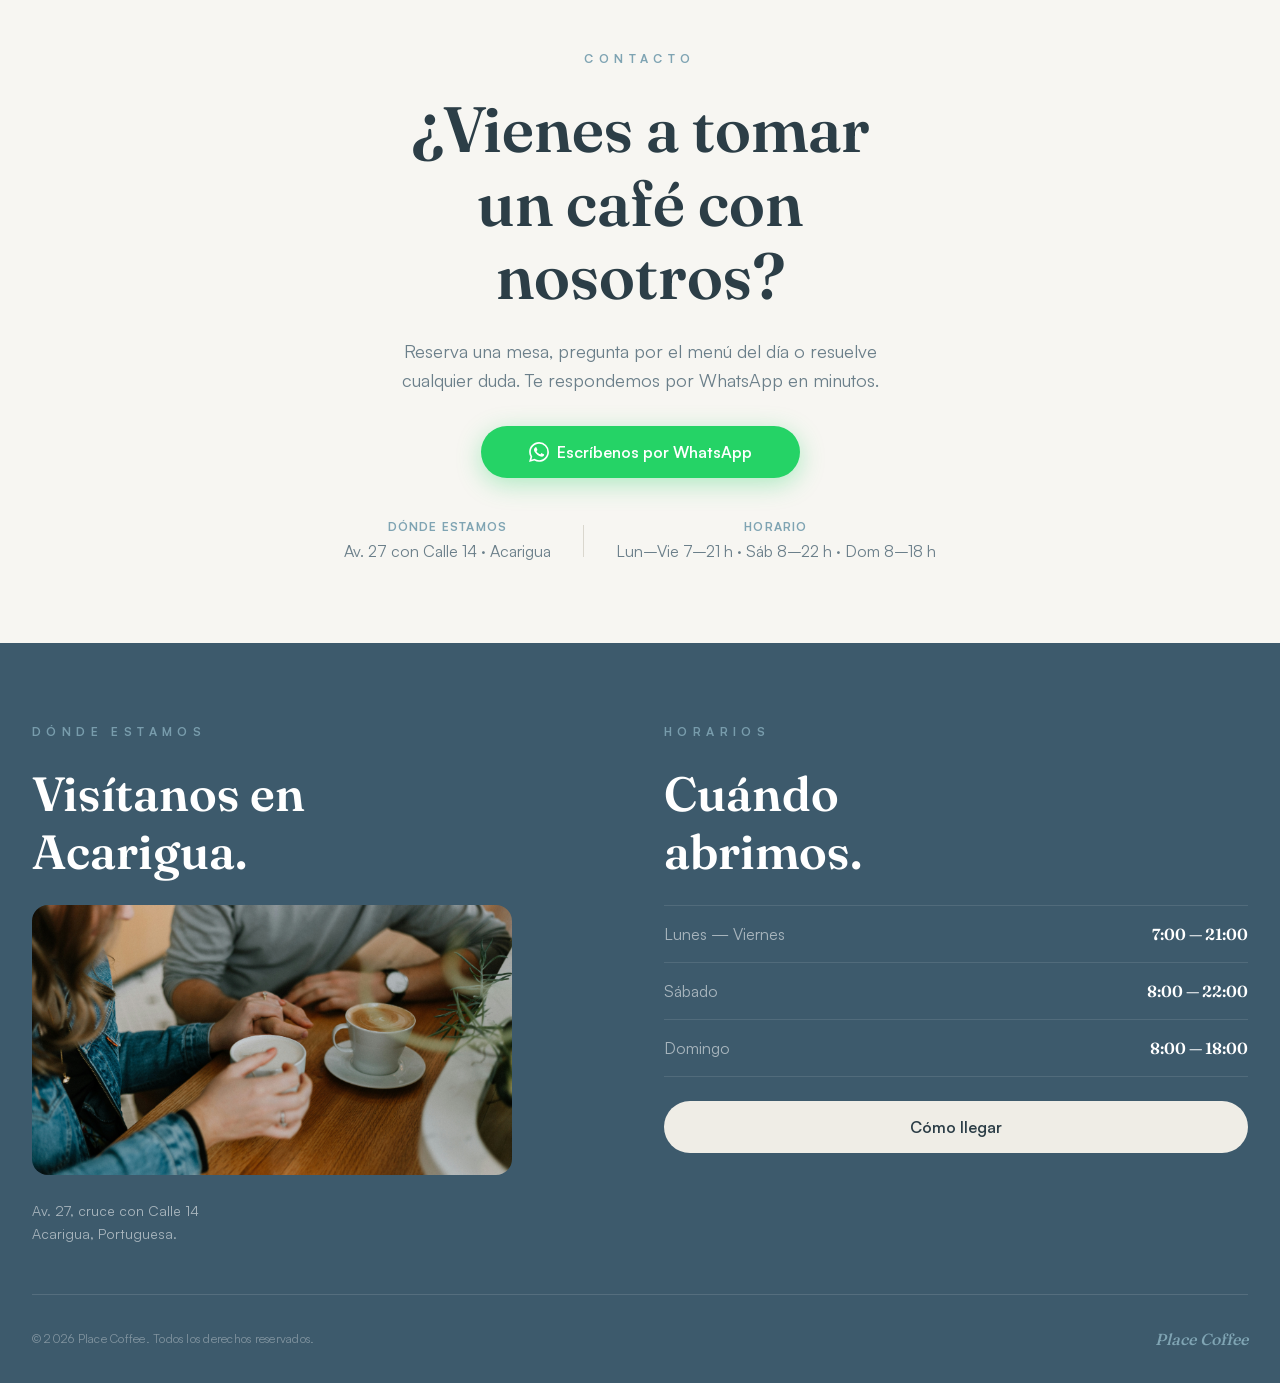
==== commit 871cf666: "feat: Variables CSS rediseñadas" ====
--- a/index.html
+++ b/index.html
@@ -55,7 +55,8 @@
         <div class="hero">
             <div class="hero__content">
                 <img src="./assets/img/logo.png" alt="Logo de Place Coffee" class="hero__logo">
-                <h1 class="hero__title">Place Coffee</h1>
+                <span class="hero__eyebrow">El lugar · Acarigua</span>
+                <h1 class="hero__title">Tu pausa favorita</h1>
                 <p class="hero__desc">Café de origen, calma y buen ambiente en un mismo lugar. Tu pausa favorita del día empieza aquí.</p>
                 <a href="#menu" class="btn hero__link">Ver el menú</a>
             </div>
@@ -66,7 +67,7 @@
         <section class="about" id="about">
             <div class="about__body">
                 <div class="about__text">
-                    <span class="eyebrow">Nosotros</span>
+                    <span class="eyebrow eyebrow--accent">Nosotros</span>
                     <div class="about__content">
                         <h2 class="about__subtitle">Café con intención, tiempo sin reloj</h2>
                         <p class="about__desc">Nacimos de una idea sencilla: crear un lugar donde el café se disfrute sin prisa. Seleccionamos granos de pequeños productores, los tostamos con cuidado y los servimos en un espacio pensado para que te sientas en casa.</p>
@@ -94,7 +95,7 @@
 
         <section class="menu" id="menu">
             <div class="menu__header">
-                <span class="eyebrow">La Carta</span>
+                <span class="eyebrow eyebrow--accent">La Carta</span>
                 <h2 class="menu__title">Hecho con calma,<br>servido con cariño.</h2>
                 <p class="menu__desc">Cada producto se prepara al momento con ingredientes de temporada y café tostado en pequeños lotes. Esto es una muestra de lo que te espera.</p>
                 <div class="menu__cta-wrap">
@@ -112,36 +113,42 @@
                 <div class="menu__grid">
 
                     <a href="#" class="menu__card">
+                        <span class="menu__card-index">01</span>
                         <img src="./assets/img/gallery/DosCafes_DosManos.jpg" alt="Café de especialidad" class="menu__card-img">
                         <h3 class="menu__card-name">Café de especialidad</h3>
                         <span class="menu__card-cat">Cafés</span>
                     </a>
 
                     <a href="#" class="menu__card">
+                        <span class="menu__card-index">02</span>
                         <img src="./assets/img/gallery/Desayuno_cachitos.jpg" alt="Desayunos" class="menu__card-img">
                         <h3 class="menu__card-name">Desayunos</h3>
                         <span class="menu__card-cat">Salados & dulces</span>
                     </a>
 
                     <a href="#" class="menu__card">
+                        <span class="menu__card-index">03</span>
                         <img src="./assets/img/gallery/Cafe_frio.jpg" alt="Bebidas sin café" class="menu__card-img">
                         <h3 class="menu__card-name">Bebidas</h3>
                         <span class="menu__card-cat">Sin café</span>
                     </a>
 
                     <a href="#" class="menu__card">
+                        <span class="menu__card-index">04</span>
                         <img src="./assets/img/gallery/Galleta_con_cafe.jpg" alt="Postres" class="menu__card-img">
                         <h3 class="menu__card-name">Postres</h3>
                         <span class="menu__card-cat">Dulces</span>
                     </a>
 
                     <a href="#" class="menu__card">
+                        <span class="menu__card-index">05</span>
                         <img src="./assets/img/gallery/Personas_cafe.jpg" alt="Platos" class="menu__card-img">
                         <h3 class="menu__card-name">Platos</h3>
                         <span class="menu__card-cat">Salados</span>
                     </a>
 
                     <a href="#" class="menu__card">
+                        <span class="menu__card-index">06</span>
                         <img src="./assets/img/gallery/TresCafes_TresManos.jpg" alt="Para llevar" class="menu__card-img">
                         <h3 class="menu__card-name">Para llevar</h3>
                         <span class="menu__card-cat">Café & Merch</span>
@@ -222,7 +229,7 @@
 
         <section class="gallery" id="gallery">
             <div class="gallery__header">
-                <span class="eyebrow eyebrow--centered">El Lugar</span>
+                <span class="eyebrow eyebrow--centered eyebrow--accent">El Lugar</span>
                 <h2 class="gallery__title">Un espacio pensado<br>para quedarse.</h2>
                 <p class="gallery__desc">Un ambiente luminoso y tranquilo para leer, trabajar, conversar o simplemente perder la noción del tiempo con una buena taza.</p>
             </div>
--- a/css/styles.css
+++ b/css/styles.css
@@ -18,45 +18,65 @@
 }
 
 /*-----------------------------------
-2. Variables
+2. Variables CSS: colores, tipografía, espaciado...
 -------------------------------------*/
 :root {
-    --color-primary: #3D5A6C;
-    --color-bg: #F7F6F2;
-    --color-bg-alt: #ECEAE3;
-    --color-text-muted: #6B7F8A;
-    --color-text: #FFFFFF;
-    --color-text-inverse: #2C3E47;
-    --color-accent: #7FA4B3;
-    --color-border: #D5D3CB;
-
+    --color-primary:       #3D5A6C;  /* azul principal */
+    --color-primary-deep:  #2C3E47;  /* versión oscura, para títulos sobre fondo claro */
+    --color-accent:        #7FA4B3;  /* acento */
+    --color-accent-soft:   #A8C2CC;  /* acento más claro, para detalles sutiles */
+
+    --color-bg:        #F7F6F2;  /* crema principal */
+    --color-bg-alt:    #EFEDE6;  /* crema un punto más oscuro */
+    --color-bg-warm:   #E8E2D5;  /* crema cálida, para destacar */
+
+    --color-text:         #FFFFFF;  /* texto sobre fondos oscuros */
+    --color-text-inverse: #2C3E47;  /* texto sobre fondos claros */
+    --color-text-muted:   #6B7F8A;  /* texto secundario */
+    --color-border:       #DAD7CE;  /* bordes */
+
+    /* --- TIPOGRAFÍA --- */
     --font-title: 'Fraunces', serif;
-    --font-body: 'Satoshi', sans-serif;
-    --text-xs: 0.75rem;
-    --text-sm: 0.875rem;
+    --font-body:  'Satoshi', sans-serif;
+
+    --text-xs:   0.75rem;
+    --text-sm:   0.875rem;
     --text-base: 1rem;
-    --text-smd: 1.25rem;
-    --text-md: 1.5rem;
-    --text-lg: 2rem;
-    --text-xl: 3rem;
-    --text-2xl: 4.5rem;
-
+    --text-smd:  1.125rem;
+    --text-md:   clamp(1.5rem, 1.2rem + 1.5vw, 2rem);     /* subtítulos fluidos */
+    --text-lg:   clamp(2rem, 1.5rem + 2.5vw, 3rem);       /* títulos de sección */
+    --text-xl:   clamp(2.5rem, 1.8rem + 3.5vw, 4rem);     /* títulos grandes */
+    --text-display: clamp(3rem, 2rem + 6vw, 6.5rem);      /* hero y números decorativos */
+
+    /* --- ESPACIADO --- */
     --space-xxs: 0.25rem;
-    --space-xs: 0.5rem;
-    --space-sm: 1rem;
-    --space-md: 1.5rem;
-    --space-lg: 2rem;
-    --space-xl: 4rem;
-    --space-2xl: 8rem;
+    --space-xs:  0.5rem;
+    --space-sm:  1rem;
+    --space-md:  1.5rem;
+    --space-lg:  2rem;
+    --space-xl:  3rem;
+    --space-2xl: 5rem;
+    --space-3xl: 8rem;
+
+    /* --- BORDES --- */
+    --radius-sm:  8px;
+    --radius-md:  16px;
+    --radius-lg:  24px;
+    --radius-full: 999px;
+
+
+    --shadow-sm: 0 1px 3px rgba(44, 62, 71, 0.06), 0 4px 12px rgba(44, 62, 71, 0.04);
+    --shadow-md: 0 2px 8px rgba(44, 62, 71, 0.08), 0 12px 32px rgba(44, 62, 71, 0.08);
 
     --navbar-height: 68px;
-
     --z-overlay: 99;
     --z-modal: 200;
 
     --transition-base: 0.3s ease;
-}
-
+    --ease-out: cubic-bezier(0.33, 1, 0.68, 1);
+
+    --content-max: 1200px;
+}
 /*-----------------------------------
 3. Reset y base
 -------------------------------------*/
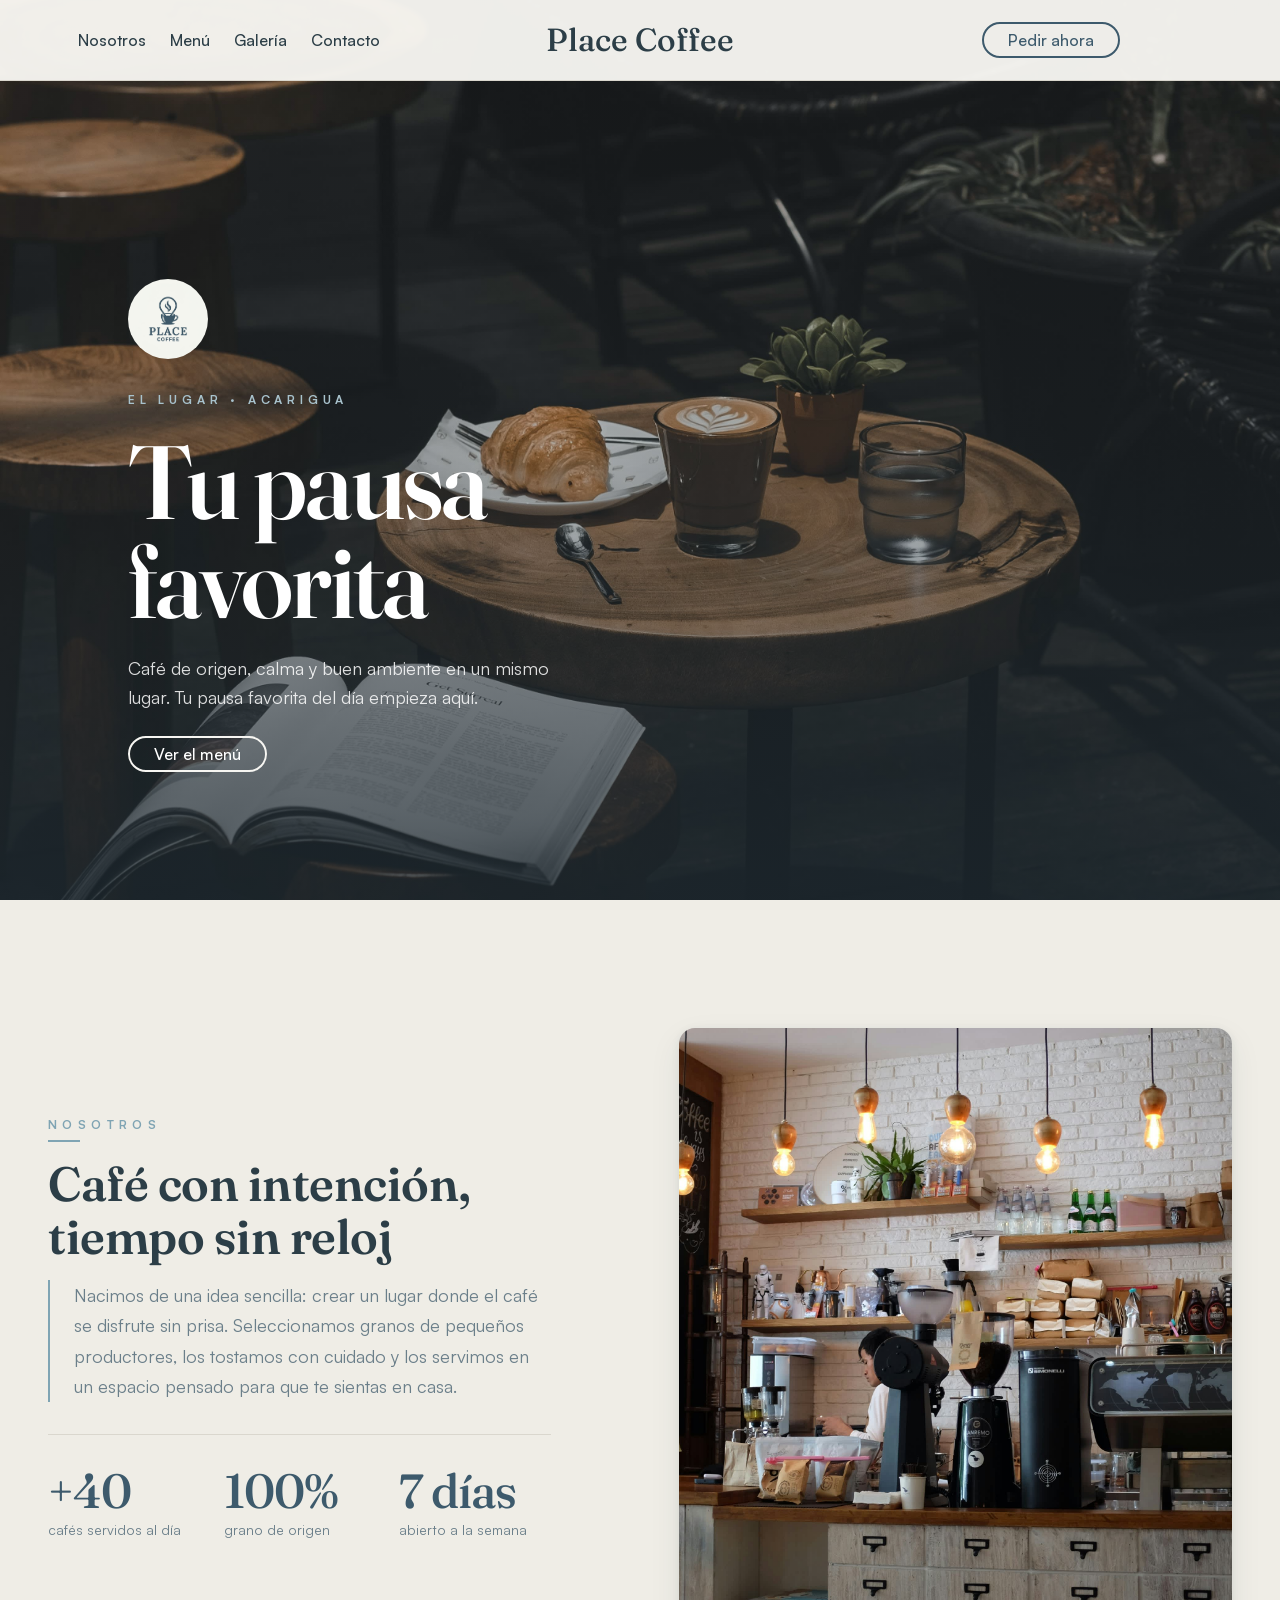
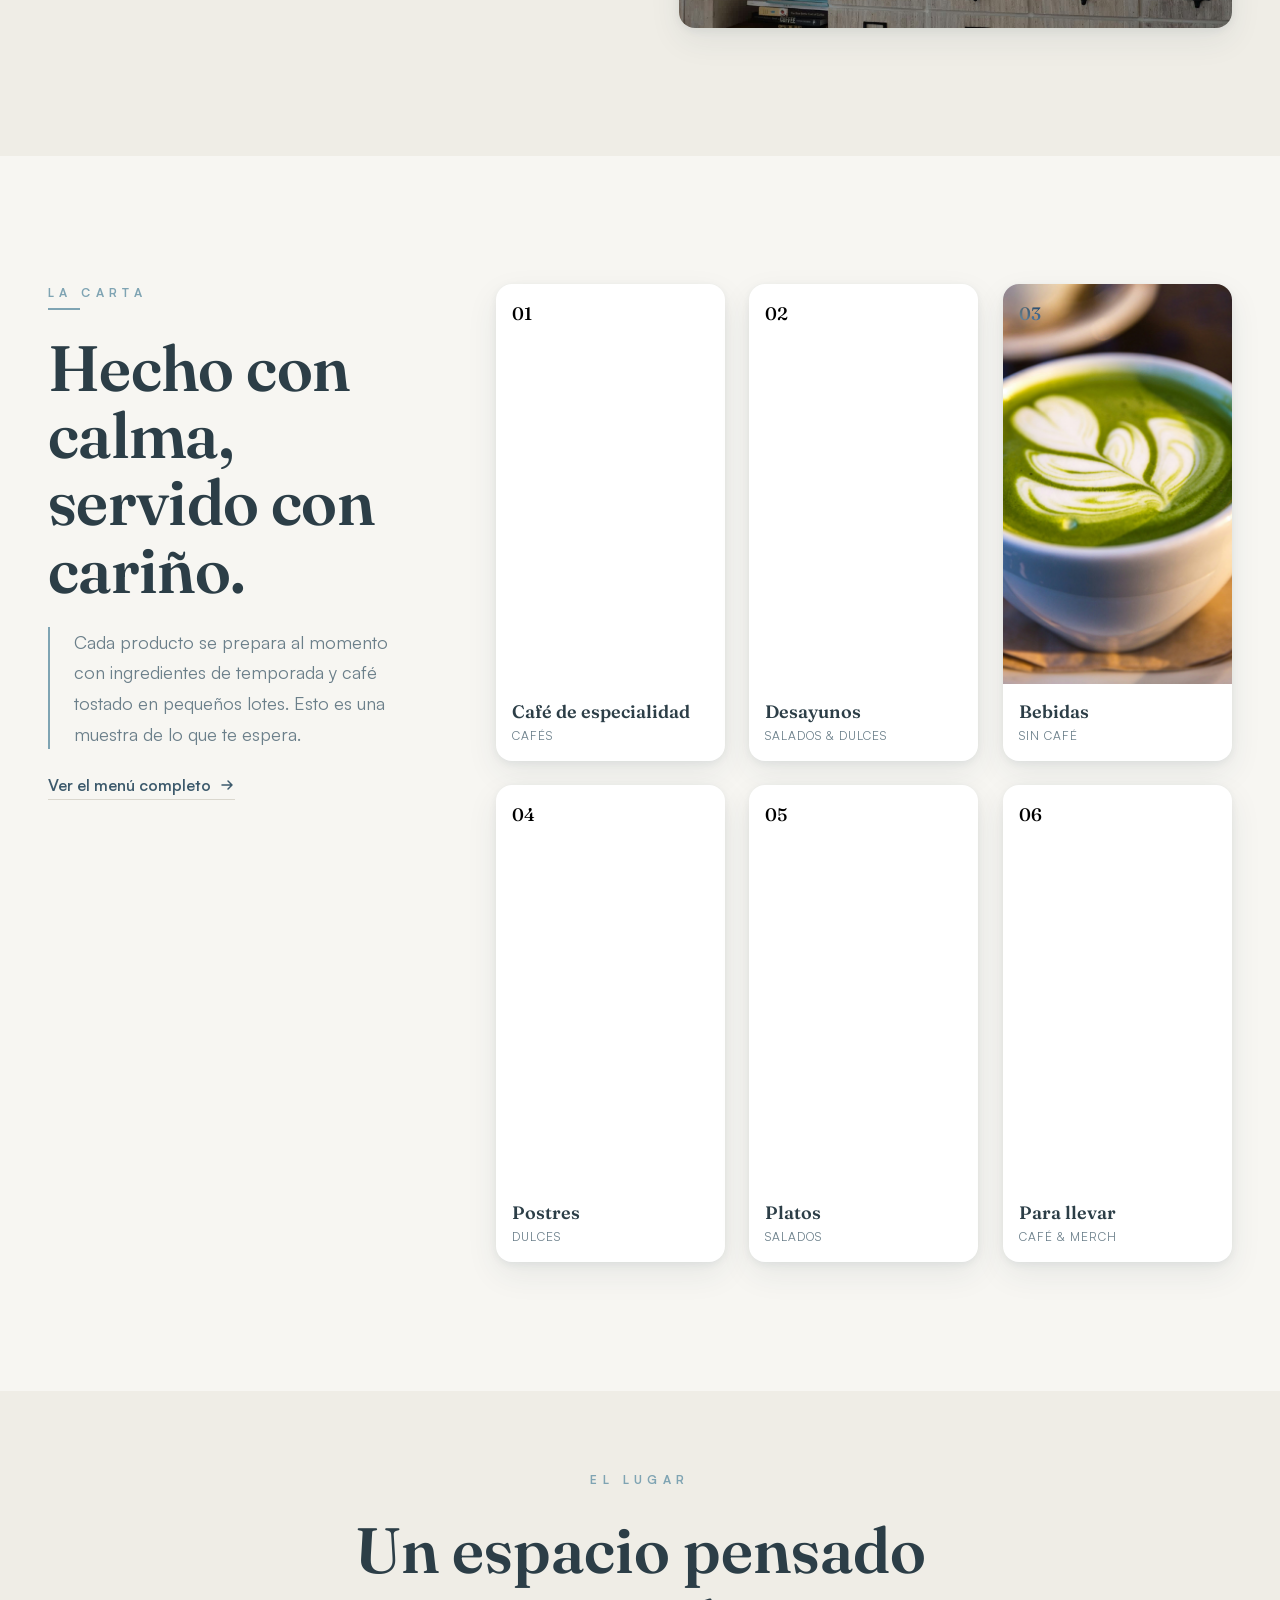
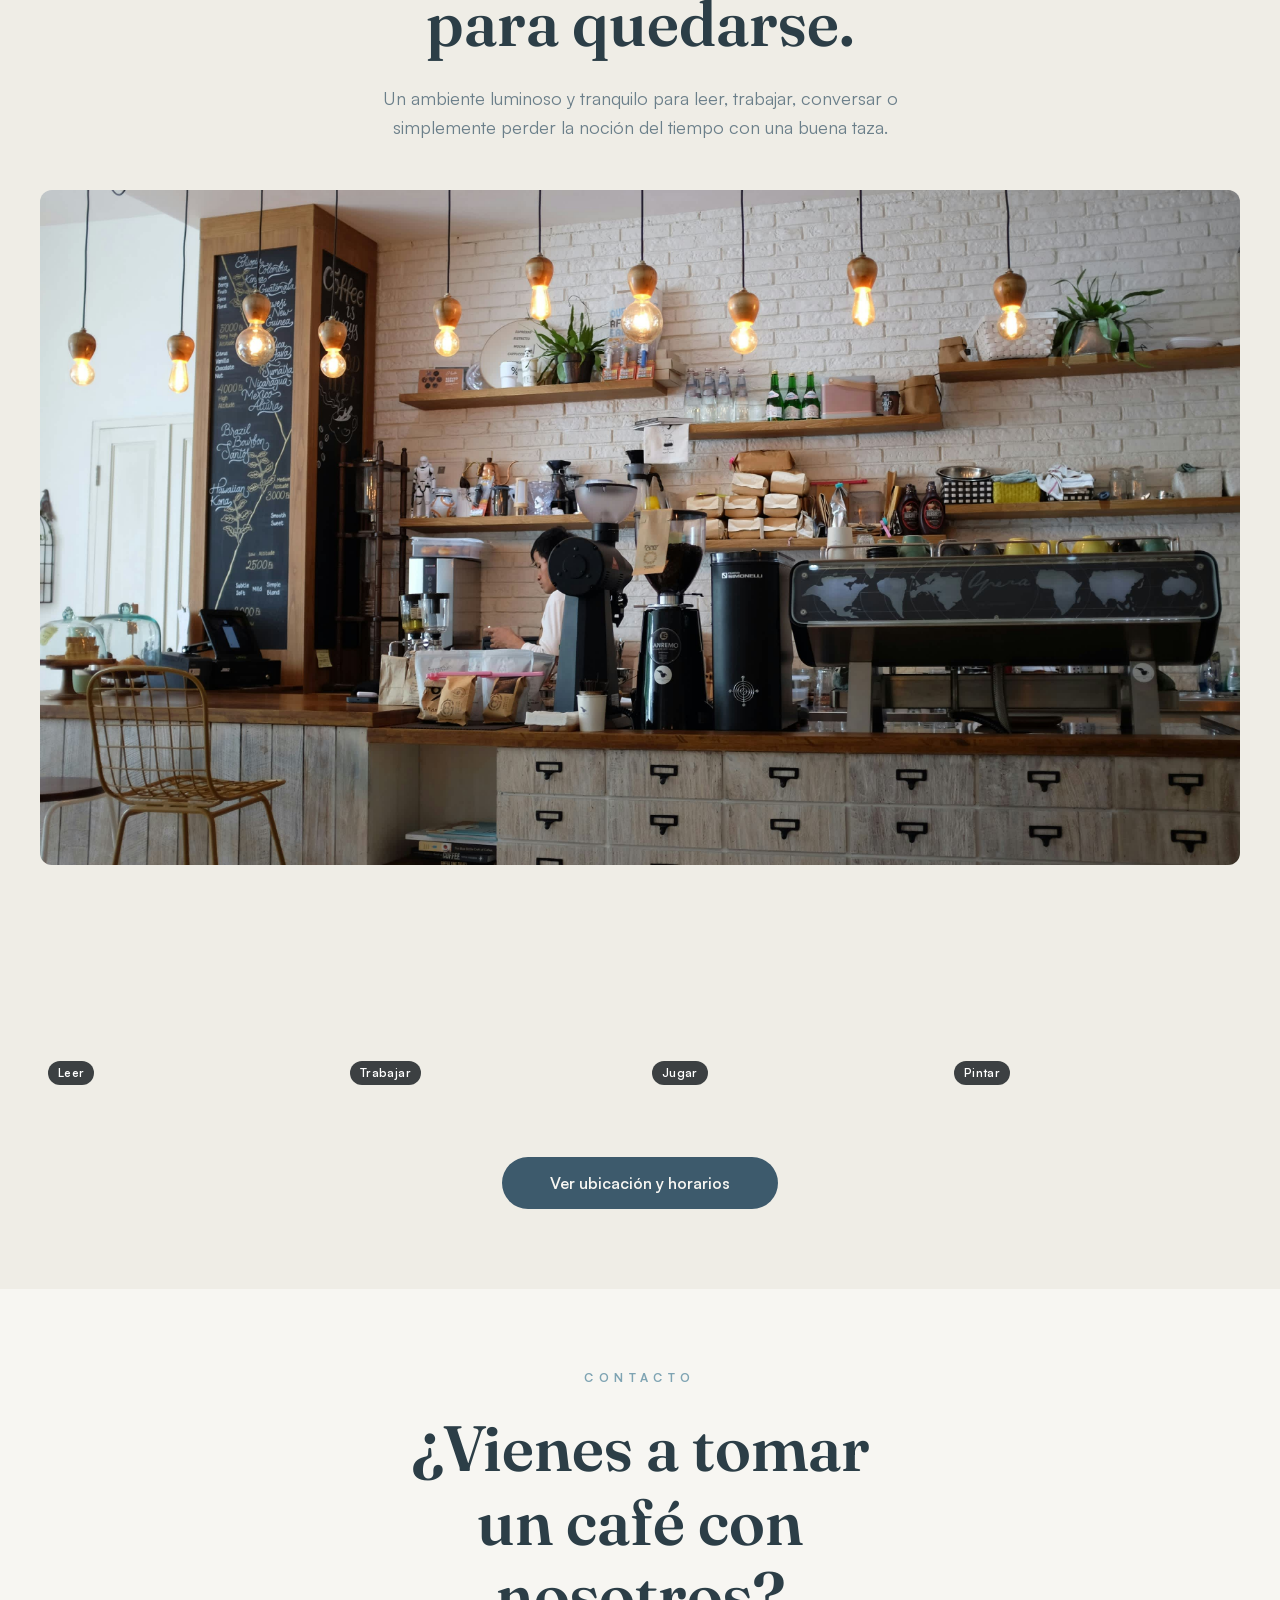
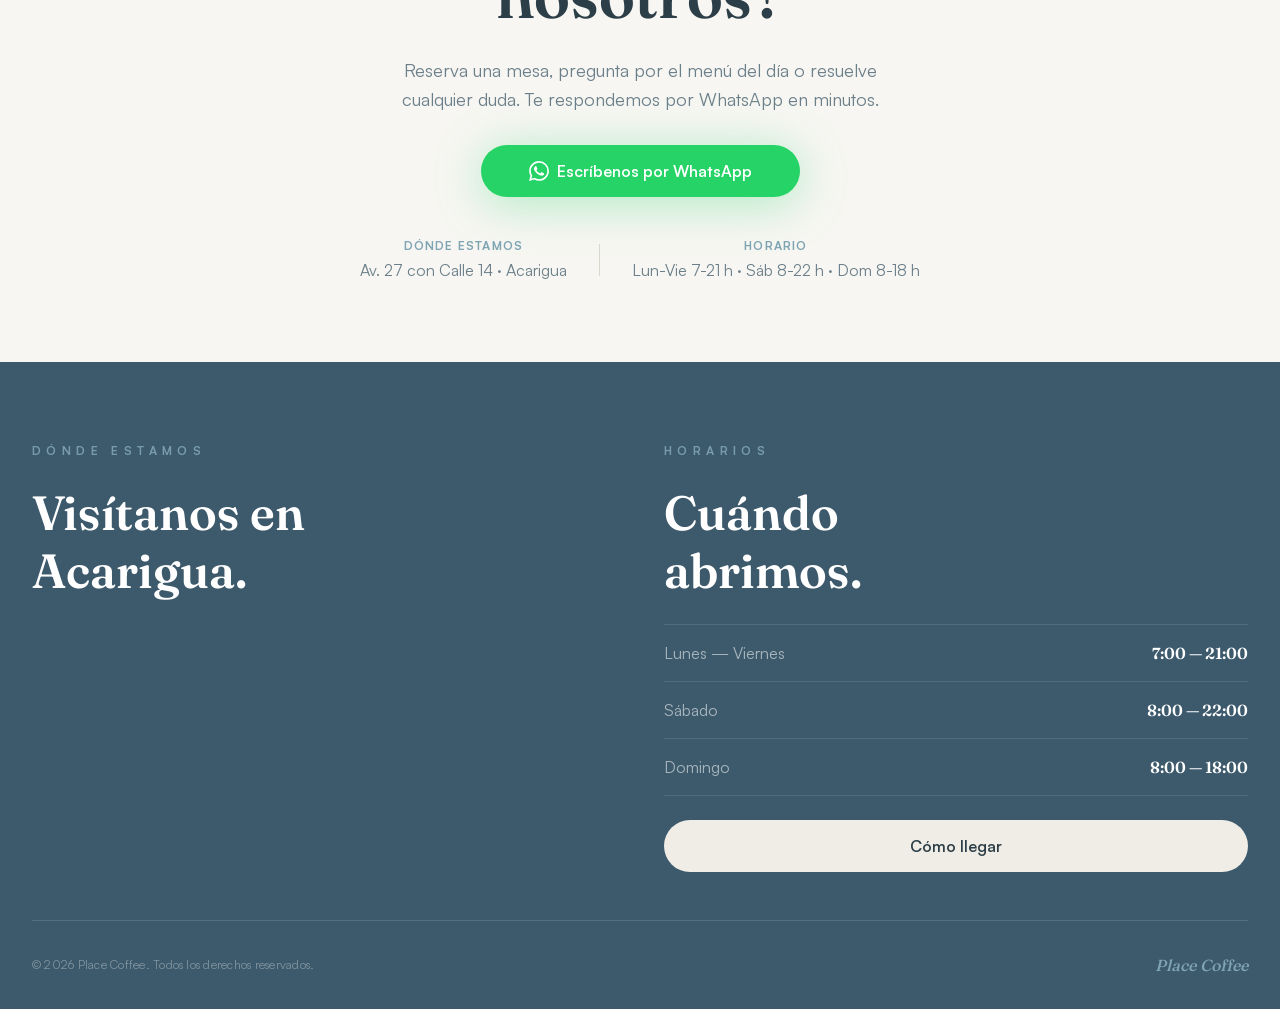
==== commit 1f37e7ab: "Refactor code structure for improved readability and maintainability" ====
--- a/index.html
+++ b/index.html
@@ -16,6 +16,7 @@
     <link rel="icon" type="image/png" href="#">
 
     <title>Place Coffee - Café & Experiencias</title>
+    <link rel="preload" as="image" href="./assets/img/hero.jpg">
     <link rel="stylesheet" href="./css/styles.css">
 </head>
 <body>
@@ -54,7 +55,8 @@
 
         <div class="hero">
             <div class="hero__content">
-                <img src="./assets/img/logo.png" alt="Logo de Place Coffee" class="hero__logo">
+                <!-- fetchpriority=high: imagen en el viewport inicial, el browser debe descargarla primero -->
+                <img src="./assets/img/logo.png" alt="Logo de Place Coffee" class="hero__logo" width="80" height="80" fetchpriority="high">
                 <span class="hero__eyebrow">El lugar · Acarigua</span>
                 <h1 class="hero__title">Tu pausa favorita</h1>
                 <p class="hero__desc">Café de origen, calma y buen ambiente en un mismo lugar. Tu pausa favorita del día empieza aquí.</p>
@@ -88,7 +90,7 @@
                     </div>
                 </div>
                 <div class="about__image-wrap">
-                    <img src="./assets/img/gallery/Lugar_cafeteria.jpg" alt="Interior de Place Coffee" class="about__image">
+                    <img src="./assets/img/gallery/Interior_cafeteria.jpg" alt="Interior de Place Coffee" class="about__image" width="800" height="600" loading="lazy" decoding="async">
                 </div>
             </div>
         </section>
@@ -114,42 +116,42 @@
 
                     <a href="#" class="menu__card">
                         <span class="menu__card-index">01</span>
-                        <img src="./assets/img/gallery/DosCafes_DosManos.jpg" alt="Café de especialidad" class="menu__card-img">
+                        <img src="./assets/img/menu/menu_coffee.jpg" alt="Café de especialidad" class="menu__card-img" width="600" height="400" loading="lazy" decoding="async">
                         <h3 class="menu__card-name">Café de especialidad</h3>
                         <span class="menu__card-cat">Cafés</span>
                     </a>
 
                     <a href="#" class="menu__card">
                         <span class="menu__card-index">02</span>
-                        <img src="./assets/img/gallery/Desayuno_cachitos.jpg" alt="Desayunos" class="menu__card-img">
+                        <img src="./assets/img/menu/menu_breakfast.jpg" alt="Desayunos" class="menu__card-img" width="600" height="400" loading="lazy" decoding="async">
                         <h3 class="menu__card-name">Desayunos</h3>
                         <span class="menu__card-cat">Salados & dulces</span>
                     </a>
 
                     <a href="#" class="menu__card">
                         <span class="menu__card-index">03</span>
-                        <img src="./assets/img/gallery/Cafe_frio.jpg" alt="Bebidas sin café" class="menu__card-img">
+                        <img src="./assets/img/menu/menu_matcha.jpg" alt="Bebidas sin café" class="menu__card-img" width="600" height="400" loading="lazy" decoding="async">
                         <h3 class="menu__card-name">Bebidas</h3>
                         <span class="menu__card-cat">Sin café</span>
                     </a>
 
                     <a href="#" class="menu__card">
                         <span class="menu__card-index">04</span>
-                        <img src="./assets/img/gallery/Galleta_con_cafe.jpg" alt="Postres" class="menu__card-img">
+                        <img src="./assets/img/menu/menu_cookie.jpg" alt="Postres" class="menu__card-img" width="600" height="400" loading="lazy" decoding="async">
                         <h3 class="menu__card-name">Postres</h3>
                         <span class="menu__card-cat">Dulces</span>
                     </a>
 
                     <a href="#" class="menu__card">
                         <span class="menu__card-index">05</span>
-                        <img src="./assets/img/gallery/Personas_cafe.jpg" alt="Platos" class="menu__card-img">
+                        <img src="./assets/img/menu/menu_sandwich.jpg" alt="Platos" class="menu__card-img" width="600" height="400" loading="lazy" decoding="async">
                         <h3 class="menu__card-name">Platos</h3>
                         <span class="menu__card-cat">Salados</span>
                     </a>
 
                     <a href="#" class="menu__card">
                         <span class="menu__card-index">06</span>
-                        <img src="./assets/img/gallery/TresCafes_TresManos.jpg" alt="Para llevar" class="menu__card-img">
+                        <img src="./assets/img/menu/menu_coffee_grams.jpg" alt="Para llevar" class="menu__card-img" width="600" height="400" loading="lazy" decoding="async">
                         <h3 class="menu__card-name">Para llevar</h3>
                         <span class="menu__card-cat">Café & Merch</span>
                     </a>
@@ -162,63 +164,63 @@
                 <div class="menu__list">
 
                     <div class="menu__list-item">
-                        <img src="./assets/img/gallery/DosCafes_DosManos.jpg" alt="Café de especialidad" class="menu__list-img">
+                        <img src="./assets/img/menu/menu_coffee.jpg" alt="Café de especialidad" class="menu__list-img" width="64" height="64" loading="lazy" decoding="async">
                         <div class="menu__list-info">
                             <h3 class="menu__list-name">Café de especialidad</h3>
                             <p class="menu__list-desc">Espresso · Filtrado · Cold brew</p>
                         </div>
                         <span class="menu__list-dots" aria-hidden="true"></span>
-                        <span class="menu__list-price">Bs. 5</span>
-                    </div>
-
-                    <div class="menu__list-item">
-                        <img src="./assets/img/gallery/Desayuno_cachitos.jpg" alt="Desayunos" class="menu__list-img">
+                        <span class="menu__list-price">Desde $5</span>
+                    </div>
+
+                    <div class="menu__list-item">
+                        <img src="./assets/img/menu/menu_breakfast.jpg" alt="Desayunos" class="menu__list-img" width="64" height="64" loading="lazy" decoding="async">
                         <div class="menu__list-info">
                             <h3 class="menu__list-name">Desayunos</h3>
                             <p class="menu__list-desc">Tostadas · Huevo · Granola</p>
                         </div>
                         <span class="menu__list-dots" aria-hidden="true"></span>
-                        <span class="menu__list-price">Bs. 8</span>
-                    </div>
-
-                    <div class="menu__list-item">
-                        <img src="./assets/img/gallery/Cafe_frio.jpg" alt="Bebidas sin café" class="menu__list-img">
+                        <span class="menu__list-price">Desde $8</span>
+                    </div>
+
+                    <div class="menu__list-item">
+                        <img src="./assets/img/menu/menu_matcha.jpg" alt="Bebidas sin café" class="menu__list-img" width="64" height="64" loading="lazy" decoding="async">
                         <div class="menu__list-info">
                             <h3 class="menu__list-name">Bebidas</h3>
                             <p class="menu__list-desc">Matcha · Chai · Limonadas</p>
                         </div>
                         <span class="menu__list-dots" aria-hidden="true"></span>
-                        <span class="menu__list-price">Bs. 4</span>
-                    </div>
-
-                    <div class="menu__list-item">
-                        <img src="./assets/img/gallery/Galleta_con_cafe.jpg" alt="Postres" class="menu__list-img">
+                        <span class="menu__list-price">Desde $4</span>
+                    </div>
+
+                    <div class="menu__list-item">
+                        <img src="./assets/img/menu/menu_cookie.jpg" alt="Postres" class="menu__list-img" width="64" height="64" loading="lazy" decoding="async">
                         <div class="menu__list-info">
                             <h3 class="menu__list-name">Postres</h3>
                             <p class="menu__list-desc">Helados · Cookies · Tartas</p>
                         </div>
                         <span class="menu__list-dots" aria-hidden="true"></span>
-                        <span class="menu__list-price">Bs. 6</span>
-                    </div>
-
-                    <div class="menu__list-item">
-                        <img src="./assets/img/gallery/Personas_cafe.jpg" alt="Platos" class="menu__list-img">
+                        <span class="menu__list-price">Desde $6</span>
+                    </div>
+
+                    <div class="menu__list-item">
+                        <img src="./assets/img/menu/menu_sandwich.jpg" alt="Platos" class="menu__list-img" width="64" height="64" loading="lazy" decoding="async">
                         <div class="menu__list-info">
                             <h3 class="menu__list-name">Platos</h3>
                             <p class="menu__list-desc">Bowls · Sándwiches · Ensaladas</p>
                         </div>
                         <span class="menu__list-dots" aria-hidden="true"></span>
-                        <span class="menu__list-price">Bs. 10</span>
-                    </div>
-
-                    <div class="menu__list-item">
-                        <img src="./assets/img/gallery/TresCafes_TresManos.jpg" alt="Para llevar" class="menu__list-img">
+                        <span class="menu__list-price">Desde $10</span>
+                    </div>
+
+                    <div class="menu__list-item">
+                        <img src="./assets/img/menu/menu_coffee_grams.jpg" alt="Para llevar" class="menu__list-img" width="64" height="64" loading="lazy" decoding="async">
                         <div class="menu__list-info">
                             <h3 class="menu__list-name">Para llevar</h3>
                             <p class="menu__list-desc">Café en grano · Merch</p>
                         </div>
                         <span class="menu__list-dots" aria-hidden="true"></span>
-                        <span class="menu__list-price">Desde Bs. 12</span>
+                        <span class="menu__list-price">Desde $12</span>
                     </div>
 
                 </div>
@@ -229,7 +231,7 @@
 
         <section class="gallery" id="gallery">
             <div class="gallery__header">
-                <span class="eyebrow eyebrow--centered eyebrow--accent">El Lugar</span>
+                <span class="eyebrow eyebrow--centered">El Lugar</span>
                 <h2 class="gallery__title">Un espacio pensado<br>para quedarse.</h2>
                 <p class="gallery__desc">Un ambiente luminoso y tranquilo para leer, trabajar, conversar o simplemente perder la noción del tiempo con una buena taza.</p>
             </div>
@@ -237,10 +239,11 @@
             <!-- Vista Retícula: cuadrícula (desktop) -->
             <div class="gallery__view gallery__view--reticula">
                 <div class="gallery__grid">
-                    <img src="./assets/img/gallery/Lugar_cafeteria.jpg" alt="Interior del local" class="gallery__img">
-                    <img src="./assets/img/gallery/Personas_disfrutando.jpg" alt="Personas leyendo" class="gallery__img">
-                    <img src="./assets/img/gallery/Personas_conversoando.jpg" alt="Zona de trabajo" class="gallery__img">
-                    <img src="./assets/img/gallery/Personas_cafe.jpg" alt="Juegos de mesa" class="gallery__img">
+                    <img src="./assets/img/gallery/Interior_cafeteria.jpg" alt="Interior del local" class="gallery__img" width="800" height="600" loading="lazy" decoding="async">
+                    <img src="./assets/img/gallery/gallery_leer.jpg" alt="Persona leyendo" class="gallery__img" width="800" height="600" loading="lazy" decoding="async">
+                    <img src="./assets/img/gallery/gallery_trabajar.jpg" alt="Zona de trabajo" class="gallery__img" width="800" height="600" loading="lazy" decoding="async">
+                    <img src="./assets/img/gallery/gallery_jugar.jpg" alt="Juegos de mesa" class="gallery__img" width="800" height="600" loading="lazy" decoding="async">
+                    <img src="./assets/img/gallery/gallery_pintar.jpg" alt="Persona pintando" class="gallery__img" width="800" height="600" loading="lazy" decoding="async">
                 </div>
             </div>
 
@@ -248,20 +251,24 @@
             <div class="gallery__view gallery__view--inmersiva">
                 <div class="gallery__immersive">
                     <div class="gallery__immersive-main">
-                        <img src="./assets/img/gallery/Lugar_cafeteria.jpg" alt="Interior del local" class="gallery__img gallery__img--wide">
+                        <img src="./assets/img/gallery/Interior_cafeteria.jpg" alt="Interior del local" class="gallery__img gallery__img--wide" width="1600" height="900" loading="lazy" decoding="async">
                     </div>
                     <div class="gallery__immersive-row">
                         <div class="gallery__immersive-thumb">
-                            <img src="./assets/img/gallery/Personas_disfrutando.jpg" alt="Personas leyendo" class="gallery__img">
+                            <img src="./assets/img/gallery/gallery_leer.jpg" alt="Café y un libro" class="gallery__img" width="800" height="600" loading="lazy" decoding="async">
                             <span class="gallery__activity-tag">Leer</span>
                         </div>
                         <div class="gallery__immersive-thumb">
-                            <img src="./assets/img/gallery/Personas_conversoando.jpg" alt="Personas trabajando" class="gallery__img">
+                            <img src="./assets/img/gallery/gallery_trabajar.jpg" alt="Persona trabajando" class="gallery__img" width="800" height="600" loading="lazy" decoding="async">
                             <span class="gallery__activity-tag">Trabajar</span>
                         </div>
                         <div class="gallery__immersive-thumb">
-                            <img src="./assets/img/gallery/Personas_cafe.jpg" alt="Personas jugando" class="gallery__img">
+                            <img src="./assets/img/gallery/gallery_jugar.jpg" alt="Personas jugando" class="gallery__img" width="800" height="600" loading="lazy" decoding="async">
                             <span class="gallery__activity-tag">Jugar</span>
+                        </div>
+                        <div class="gallery__immersive-thumb">
+                            <img src="./assets/img/gallery/gallery_pintar.jpg" alt="Persona pintando" class="gallery__img" width="800" height="600" loading="lazy" decoding="async">
+                            <span class="gallery__activity-tag">Pintar</span>
                         </div>
                     </div>
                 </div>
@@ -292,7 +299,7 @@
                 <span class="contact__info-sep" aria-hidden="true"></span>
                 <div class="contact__info-item">
                     <span class="contact__info-label">Horario</span>
-                    <span class="contact__info-value">Lun–Vie 7–21 h · Sáb 8–22 h · Dom 8–18 h</span>
+                    <span class="contact__info-value">Lun-Vie 7-21 h · Sáb 8-22 h · Dom 8-18 h</span>
                 </div>
             </div>
         </section>
@@ -304,8 +311,10 @@
             <div class="footer__block footer__block--location">
                 <span class="eyebrow eyebrow--footer">Dónde estamos</span>
                 <h3 class="footer__block-title">Visítanos en<br>Acarigua.</h3>
-                <img src="./assets/img/gallery/Personas_conversoando.jpg" alt="Ambiente en Place Coffee" class="footer__map-img">
+                <!-- Mapa de google junto con la dirección exacta, se debe actualizar el src del iframe con la ubicación real del local
+                <iframe src="#" class="footer__map-img" width="600" height="450" style="border:0;" allowfullscreen="" loading="lazy" referrerpolicy="no-referrer-when-downgrade"></iframe>                
                 <p class="footer__address">Av. 27, cruce con Calle 14<br>Acarigua, Portuguesa.</p>
+                -->
             </div>
 
             <div class="footer__block footer__block--hours">
--- a/css/styles.css
+++ b/css/styles.css
@@ -147,12 +147,12 @@
     font-size: var(--text-base);
     font-weight: 600;
     text-align: center;
-    transition: transform 0.22s ease, box-shadow 0.22s ease;
+    transition: transform 0.22s ease, filter 0.22s ease;
     cursor: pointer;
 }
 .btn--ghost:hover {
     transform: translateY(-2px);
-    box-shadow: 0 8px 24px rgba(61, 90, 108, 0.18);
+    filter: drop-shadow(0 8px 24px rgba(61, 90, 108, 0.18));
 }
 
 .btn--ghost-footer {
@@ -164,13 +164,12 @@
     font-size: var(--text-base);
     font-weight: 600;
     text-align: center;
-    transition: transform 0.22s ease, box-shadow 0.22s ease, border-color 0.22s ease;
+    transition: transform 0.22s ease, filter 0.22s ease;
     cursor: pointer;
 }
 .btn--ghost-footer:hover {
     transform: translateY(-2px);
-    border-color: rgba(255, 255, 255, 0.65);
-    box-shadow: 0 8px 24px rgba(0, 0, 0, 0.25);
+    filter: drop-shadow(0 8px 24px rgba(0, 0, 0, 0.25));
 }
 
 .btn--full {
@@ -189,13 +188,13 @@
     color: #ffffff;
     font-size: var(--text-base);
     font-weight: 600;
-    box-shadow: 0 6px 24px rgba(37, 211, 102, 0.35);
-    transition: transform 0.22s ease, box-shadow 0.22s ease;
+    filter: drop-shadow(0 6px 24px rgba(37, 211, 102, 0.35));
+    transition: transform 0.22s ease, filter 0.22s ease;
     cursor: pointer;
 }
 .btn--whatsapp:hover {
     transform: translateY(-2px);
-    box-shadow: 0 10px 32px rgba(37, 211, 102, 0.45);
+    filter: drop-shadow(0 10px 32px rgba(37, 211, 102, 0.45));
 }
 
 .btn__icon {
@@ -210,7 +209,7 @@
     flex-direction: column;
     gap: 5px;
     padding: var(--space-sm);
-    z-index: var(--z-modal); /* por encima del overlay para poder cerrarlo */
+    z-index: var(--z-modal);
 }
 
 .nav__toggle-bar {
@@ -219,6 +218,7 @@
     height: 2px;
     background-color: var(--color-text);
     transition: transform var(--transition-base), opacity var(--transition-base);
+    will-change: transform, opacity;
 }
 
 /* Estado abierto: las barras forman una X */
@@ -284,10 +284,6 @@
     flex-shrink: 0;
 }
 
-.link-arrow:hover {
-    gap: calc(var(--space-xs) + 3px);
-}
-
 .link-arrow:hover svg {
     transform: translateX(3px);
 }
@@ -327,9 +323,7 @@
 }
 
 .navbar.scrolled {
-    background-color: rgba(247, 246, 242, 0.88);
-    backdrop-filter: blur(12px);
-    -webkit-backdrop-filter: blur(12px);
+    background-color: rgba(247, 246, 242, 0.96);
     border-bottom: 1px solid var(--color-border);
 }
 
@@ -433,8 +427,6 @@
     bottom: 0;
     z-index: var(--z-overlay);
     background-color: rgba(28, 40, 48, 0.97);
-    backdrop-filter: blur(8px);
-    -webkit-backdrop-filter: blur(8px);
     display: flex;
     flex-direction: column;
     align-items: center;
@@ -444,6 +436,7 @@
     pointer-events: none;
     transform: translateY(-8px);
     transition: opacity var(--transition-base), transform var(--transition-base);
+    will-change: transform, opacity;
 }
 
 .nav__mobile--open {
@@ -478,72 +471,86 @@
 }
 
 /*-----------------------------------
-8. Hero
+8. HERO
 -------------------------------------*/
 .hero {
     min-height: 100dvh;
-    padding-top: var(--navbar-height);
+    padding: var(--navbar-height) var(--space-md) var(--space-2xl);
     position: relative;
     display: flex;
-    justify-content: center;
-    align-items: center;
+    align-items: flex-end;
+    justify-content: flex-start;
 }
 
 .hero__content {
     position: relative;
     z-index: 2;
-    text-align: center;
     color: var(--color-text);
-    padding: var(--space-lg);
-    display: flex;
-    justify-content: center;
-    align-items: center;
-    flex-direction: column;
-}
-
-.hero__title {
-    font-family: var(--font-title);
-    font-size: var(--text-xl);
-    font-weight: 700;
-    padding-top: var(--space-md);
-}
-
-.hero__desc {
-    font-size: var(--text-base);
-    padding-bottom: var(--space-md);
+    text-align: left;
+    display: flex;
+    flex-direction: column;
+    align-items: flex-start;
+    gap: var(--space-sm);
+    max-width: 600px;
 }
 
 .hero__logo {
-    width: 170px;
-    height: 170px;
+    width: 64px;
+    height: 64px;
     border-radius: 50%;
     object-fit: cover;
+    margin-bottom: var(--space-xs);
+}
+
+.hero__eyebrow {
+    font-size: var(--text-xs);
+    font-weight: 700;
+    letter-spacing: 0.4em;
+    text-transform: uppercase;
+    color: var(--color-accent-soft);
+}
+
+.hero__title {
+    font-family: var(--font-title);
+    font-size: var(--text-display);
+    font-weight: 600;
+    line-height: 0.95;
+    letter-spacing: -0.02em;
+}
+
+.hero__desc {
+    font-size: var(--text-smd);
+    max-width: 460px;
+    line-height: 1.6;
+    color: rgba(255, 255, 255, 0.85);
+}
+
+.header::before {
+    content: '';
+    position: absolute;
+    inset: 0;
+    background: linear-gradient(
+        180deg,
+        rgba(28, 40, 48, 0.15) 0%,
+        rgba(28, 40, 48, 0.35) 50%,
+        rgba(28, 40, 48, 0.75) 100%
+    );
+    z-index: 1;
 }
 
 @media(min-width: 1024px) {
+    .hero {
+        padding: var(--navbar-height) var(--space-3xl) var(--space-3xl);
+    }
     .hero__content {
-        min-height: 600px;
-        margin: 0 auto;
-    }
-
-    .hero__title {
-        font-size: var(--text-2xl);
-    }
-
-    .hero__desc {
-        font-size: var(--text-smd);
-        max-width: 520px;
-    }
-
-    .hero__link {
-        padding: var(--space-xs) var(--space-md);
-    }
-
-    .hero__link:hover {
-        color: var(--color-accent);
-        background-color: var(--color-text);
-    }
-}
+        gap: var(--space-md);
+    }
+    .hero__logo {
+        width: 80px;
+        height: 80px;
+    }
+}
+
 
 /*-----------------------------------
 9. About
@@ -551,132 +558,103 @@
 .about {
     background-color: var(--color-bg-alt);
     color: var(--color-primary);
-    padding: var(--space-xl) var(--space-md);
+    padding: var(--space-2xl) var(--space-md);
+}
+
+.eyebrow--accent {
+    position: relative;
+    padding-bottom: var(--space-xs);
+}
+.eyebrow--accent::after {
+    content: '';
+    position: absolute;
+    bottom: 0;
+    left: 0;
+    width: 32px;
+    height: 2px;
+    background-color: var(--color-accent);
 }
 
 .about__body {
     display: flex;
     flex-direction: column;
     gap: var(--space-xl);
-}
-
-.about__text {
-    display: flex;
-    flex-direction: column;
-    gap: var(--space-lg);
-}
-
-.about__content {
-    display: flex;
-    flex-direction: column;
-    gap: var(--space-md);
+    max-width: var(--content-max);
+    margin: 0 auto;
 }
 
 .about__subtitle {
     font-family: var(--font-title);
     font-size: var(--text-lg);
     font-weight: 600;
-    line-height: 1.15;
-    
+    line-height: 1.1;
+    color: var(--color-primary-deep);
+    letter-spacing: -0.01em;
+    padding: var(--space-sm) 0;
 }
 
 .about__desc {
     font-size: var(--text-base);
     color: var(--color-text-muted);
-    line-height: 1.6;
+    line-height: 1.7;
 }
 
 .about__stats {
     display: grid;
     grid-template-columns: repeat(3, 1fr);
-    gap: var(--space-sm);
-    padding-top: var(--space-md);
+    gap: var(--space-md);
+    margin-top: var(--space-lg);
+    padding-top: var(--space-lg);
     border-top: 1px solid var(--color-border);
 }
 
-.about__stat {
-    display: flex;
-    flex-direction: column;
-    gap: var(--space-xxs);
-}
-
 .about__stat-value {
     font-family: var(--font-title);
-    font-size: var(--text-md);
-    font-weight: 600;
-    line-height: 1.15;
+    font-size: var(--text-lg);
+    font-weight: 500;
+    line-height: 1;
+    color: var(--color-primary);
+    display: block;
+    letter-spacing: -0.02em;
 }
 
 .about__stat-label {
     font-size: var(--text-sm);
     color: var(--color-text-muted);
+    margin-top: var(--space-xxs);
+    display: block;
 }
 
 .about__image-wrap {
-    border-radius: 16px;
+    border-radius: var(--radius-md);
     overflow: hidden;
-    flex-shrink: 0;
+    box-shadow: var(--shadow-md);
 }
 
 .about__image {
     width: 100%;
-    aspect-ratio: 4 / 3;
+    max-height: 300px;
     object-fit: cover;
-    display: block;
 }
 
 @media(min-width: 1024px) {
     .about {
-        padding: var(--space-2xl) var(--space-xl);
-    }
-
+        padding: var(--space-3xl) var(--space-xl);
+    }
     .about__body {
         display: grid;
-        grid-template-columns: 1fr 1fr;
-        gap: var(--space-2xl);
+        grid-template-columns: 1fr 1.1fr;
+        gap: var(--space-3xl);
         align-items: center;
     }
-
-    .about__text {
-        gap: var(--space-md);
-    }
-
-    .about__title {
-        font-size: var(--text-sm);
-    }
-
-    .about__subtitle {
-        font-size: var(--text-xl);
-    }
-
     .about__desc {
         font-size: var(--text-smd);
-        border-left: 2px solid var(--color-primary);
+        border-left: 2px solid var(--color-accent);
         padding-left: var(--space-md);
     }
-
-    .about__stats {
-        display: flex;
-        flex-direction: row;
-        width: 100%;
-        justify-content: space-between;
-    }
-
-    .about__stat-value {
-        font-size: var(--text-lg);
-    }
-
-    .about__image-wrap {
-        border-radius: 20px;
-        align-self: stretch;
-    }
-
     .about__image {
-        aspect-ratio: auto;
-        height: 100%;
-        min-height: 480px;
-        object-fit: cover;
-
+        aspect-ratio: 4 / 3;
+        max-height: none;
     }
 }
 
@@ -691,14 +669,12 @@
 .menu__view--carta,
 .gallery__view--inmersiva {
     display: block;
+    width: 100%;
 }
 
 @media(min-width: 1024px) {
     .menu__view--carta     { display: none; }
     .menu__view--gallery   { display: block; }
-
-    .gallery__view--inmersiva { display: none; }
-    .gallery__view--reticula  { display: block; }
 }
 
 /*-----------------------------------
@@ -707,30 +683,32 @@
 .menu {
     background-color: var(--color-bg);
     color: var(--color-primary);
-    padding: var(--space-xl) var(--space-md);
-    display: flex;
-    flex-direction: column;
-    gap: var(--space-lg);
+    padding: var(--space-2xl) var(--space-md);
+    display: flex;
+    flex-direction: column;
+    gap: var(--space-xl);
 }
 
 .menu__header {
     display: flex;
     flex-direction: column;
     gap: var(--space-md);
+    max-width: 560px;
 }
 
 .menu__title {
     font-family: var(--font-title);
     font-size: var(--text-lg);
     font-weight: 600;
-    line-height: 1.15;
-    color: var(--color-text-inverse);
+    line-height: 1.05;
+    color: var(--color-primary-deep);
+    letter-spacing: -0.01em;
 }
 
 .menu__desc {
     font-size: var(--text-base);
     color: var(--color-text-muted);
-    line-height: 1.6;
+    line-height: 1.7;
 }
 
 /* Vista Galería */
@@ -741,38 +719,40 @@
 }
 
 .menu__card {
-    display: flex;
-    flex-direction: column;
-    gap: 0;
+    position: relative;
+    display: flex;
+    flex-direction: column;
     background-color: #ffffff;
-    border-radius: 14px;
+    border-radius: var(--radius-md);
     overflow: hidden;
-    box-shadow: 0 1px 4px rgba(44, 62, 71, 0.06), 0 4px 16px rgba(44, 62, 71, 0.05);
+    will-change: transform;
+    box-shadow: var(--shadow-md);
     transition: transform 0.22s ease, box-shadow 0.22s ease;
 }
 
-.menu__card:hover {
-    transform: translateY(-4px);
-    box-shadow: 0 8px 28px rgba(44, 62, 71, 0.13), 0 1px 4px rgba(44, 62, 71, 0.06);
+.menu__card-index {
+    position: absolute;
+    top: var(--space-sm);
+    left: var(--space-sm);
+    z-index: 2;
+    font-family: var(--font-title);
+    font-size: var(--text-base);
+    font-weight: 500;
+    color: #ffffff;
+    mix-blend-mode: difference;
 }
 
 .menu__card-img {
     width: 100%;
     aspect-ratio: 3 / 2;
     object-fit: cover;
-    border-radius: 0;
-    transition: opacity 0.2s ease;
-}
-
-.menu__card:hover .menu__card-img {
-    opacity: 0.9;
 }
 
 .menu__card-name {
     font-family: var(--font-title);
     font-size: var(--text-base);
     font-weight: 600;
-    color: var(--color-text-inverse);
+    color: var(--color-primary-deep);
     line-height: 1.3;
     padding: var(--space-sm) var(--space-sm) var(--space-xxs);
 }
@@ -781,12 +761,39 @@
     font-size: var(--text-xs);
     color: var(--color-text-muted);
     text-transform: uppercase;
-    letter-spacing: 0.06em;
+    letter-spacing: 0.08em;
     padding: 0 var(--space-sm) var(--space-sm);
 }
 
-.menu__cta-wrap {
-    display: none;
+@media(min-width: 1024px) {
+    .menu {
+        padding: var(--space-3xl) var(--space-xl);
+        display: grid;
+        grid-template-columns: 1fr 2fr;
+        column-gap: var(--space-2xl);
+        align-items: start;
+    }
+    .menu__card:hover {
+        transform: translateY(-4px);
+        box-shadow: var(--shadow-md), 0 16px 48px rgba(61, 90, 108, 0.12);
+    }
+    .menu__title {
+        font-size: var(--text-xl);
+    }
+    .menu__desc {
+        font-size: var(--text-smd);
+        border-left: 2px solid var(--color-accent);
+        padding-left: var(--space-md);
+    }
+    .menu__grid {
+        grid-template-columns: repeat(3, 1fr);
+    }
+    .menu__card-name {
+        font-size: var(--text-smd);
+    }
+    .menu__card-index {
+        font-size: var(--text-smd);
+    }
 }
 
 /* Vista Carta */
@@ -858,56 +865,6 @@
     margin-top: var(--space-lg);
 }
 
-@media(min-width: 1024px) {
-    .menu {
-        padding: var(--space-2xl) var(--space-xl);
-        display: grid;
-        grid-template-columns: 1fr 2fr;
-        column-gap: var(--space-xl);
-        row-gap: 0;
-        align-items: start;
-    }
-
-    .menu__header {
-        display: flex;
-        flex-direction: column;
-        gap: var(--space-md);
-    }
-
-    .menu__title {
-        font-size: var(--text-xl);
-    }
-
-    .menu__desc {
-        font-size: var(--text-smd);
-        border-left: 2px solid var(--color-primary);
-        padding-left: var(--space-md);
-    }
-
-    .menu__cta-wrap {
-        display: flex;
-        justify-content: flex-start;
-        padding-top: var(--space-xs);
-    }
-
-    .menu__grid {
-        grid-template-columns: repeat(3, 1fr);
-        gap: var(--space-md);
-    }
-
-    .menu__card-name {
-        font-size: var(--text-smd);
-    }
-
-    .menu__list-name {
-        font-size: var(--text-base);
-    }
-
-    .menu__list-desc {
-        font-size: var(--text-sm);
-    }
-}
-
 /*-----------------------------------
 12. Galería
 -------------------------------------*/
@@ -947,10 +904,10 @@
 
 .gallery__img {
     width: 100%;
+    height: auto;
     aspect-ratio: 4 / 3;
     object-fit: cover;
     border-radius: 12px;
-    border: 2px solid var(--color-accent);
 }
 
 .gallery__img--wide {
@@ -978,13 +935,20 @@
 }
 
 .gallery__immersive-row {
-    display: grid;
-    grid-template-columns: repeat(3, 1fr);
+    display: flex;
+    overflow-x: auto;
+    scrollbar-width: none;
+    -webkit-overflow-scrolling: touch;
     gap: var(--space-xs);
+}
+
+.gallery__immersive-row::-webkit-scrollbar {
+    display: none;
 }
 
 .gallery__immersive-thumb {
     position: relative;
+    flex: 0 0 44%;
 }
 
 .gallery__activity-tag {
@@ -994,9 +958,7 @@
     font-size: var(--text-xs);
     font-weight: 600;
     color: #ffffff;
-    background-color: rgba(15, 22, 26, 0.65);
-    backdrop-filter: blur(4px);
-    -webkit-backdrop-filter: blur(4px);
+    background-color: rgba(15, 22, 26, 0.80);
     padding: 3px 10px;
     border-radius: 999px;
     letter-spacing: 0.03em;
@@ -1021,14 +983,19 @@
         font-size: var(--text-smd);
     }
 
-    .gallery__grid {
-        grid-template-columns: repeat(4, 1fr);
-        gap: var(--space-md);
-        width: 100%;
-    }
-
-    .gallery__grid .gallery__img {
-        aspect-ratio: 1;
+    .gallery__immersive {
+        max-width: var(--content-max);
+        margin: 0 auto;
+    }
+
+    .gallery__immersive-row {
+        overflow-x: visible;
+        flex-wrap: nowrap;
+    }
+
+    .gallery__immersive-thumb {
+        flex: 1 1 0;
+        min-width: 0;
     }
 }
 
@@ -1165,7 +1132,7 @@
 
 .footer__map-img {
     width: 100%;
-    aspect-ratio: 16 / 9;
+    max-height: 250px;
     object-fit: cover;
     border-radius: 16px;
 }
@@ -1252,7 +1219,7 @@
     }
 
     .footer__map-img {
-        max-width: 480px;
+        max-width: 450px;
     }
 
     .footer__legal {
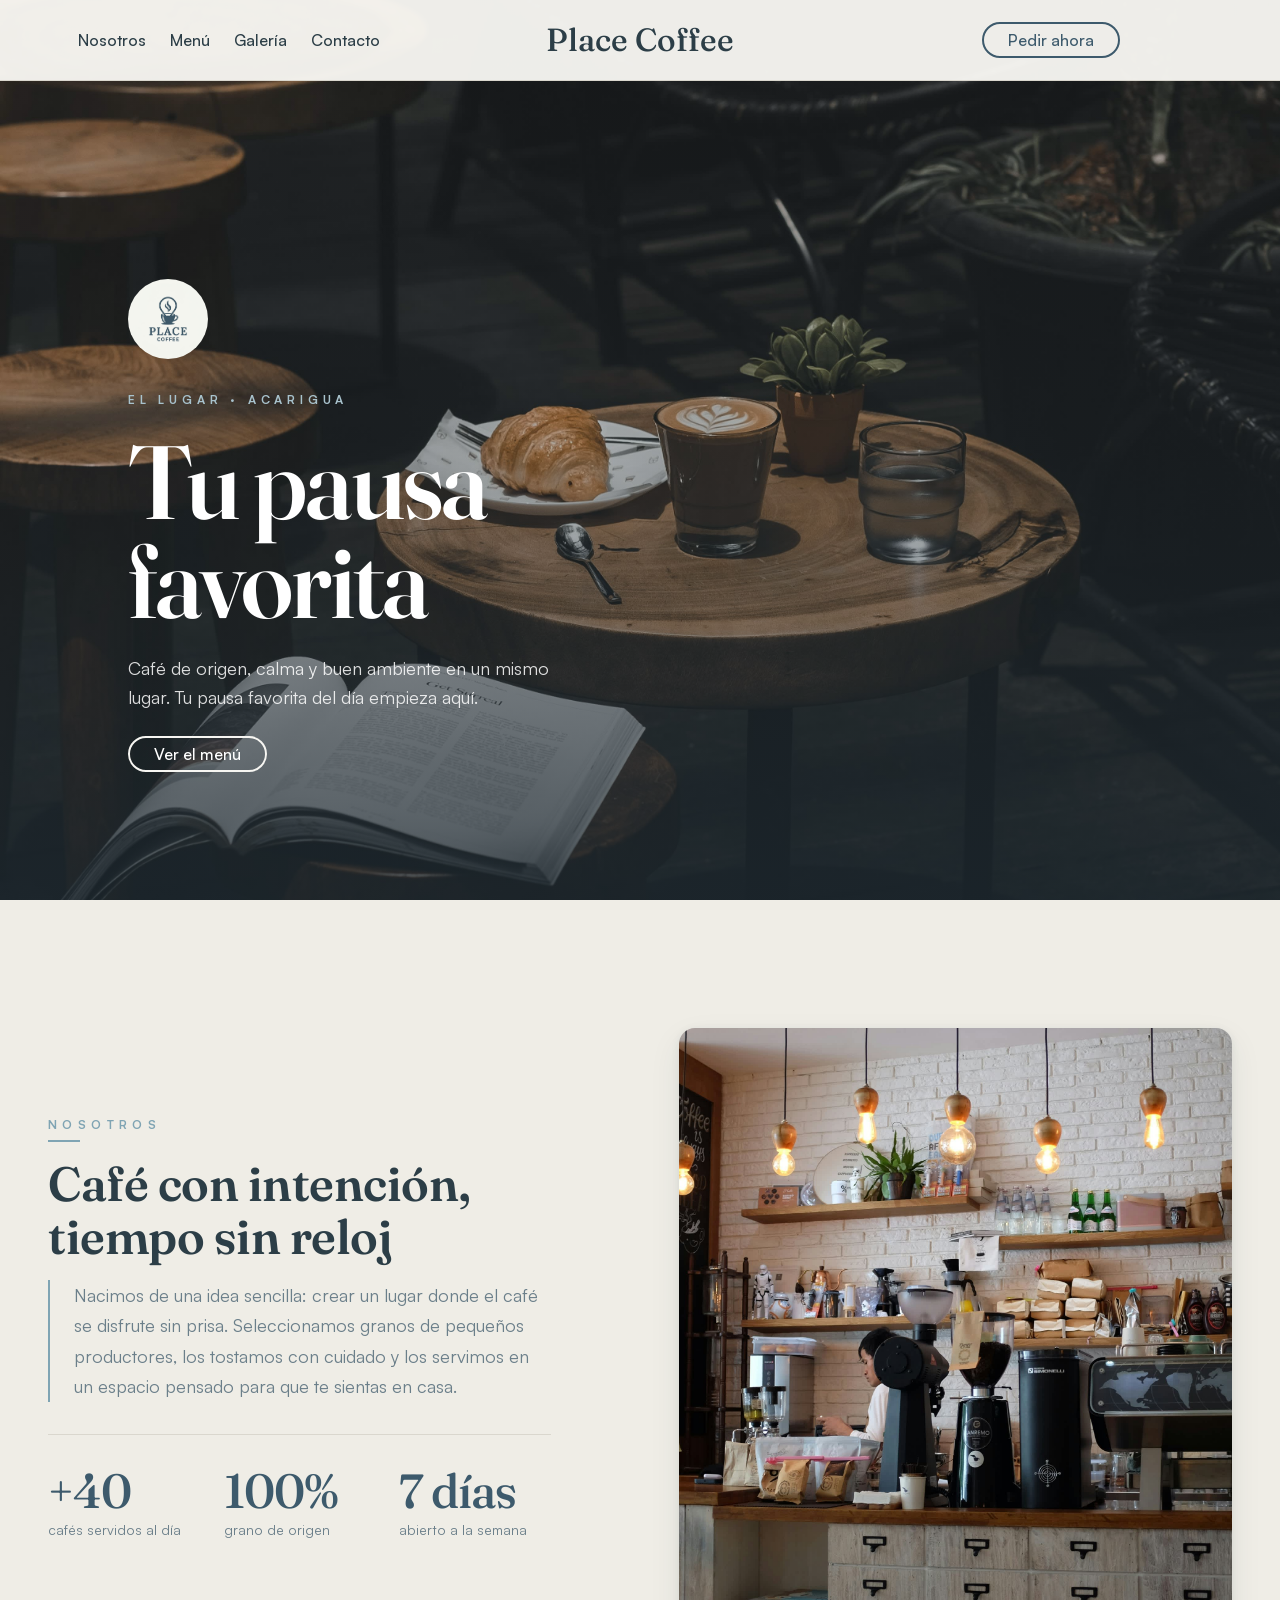
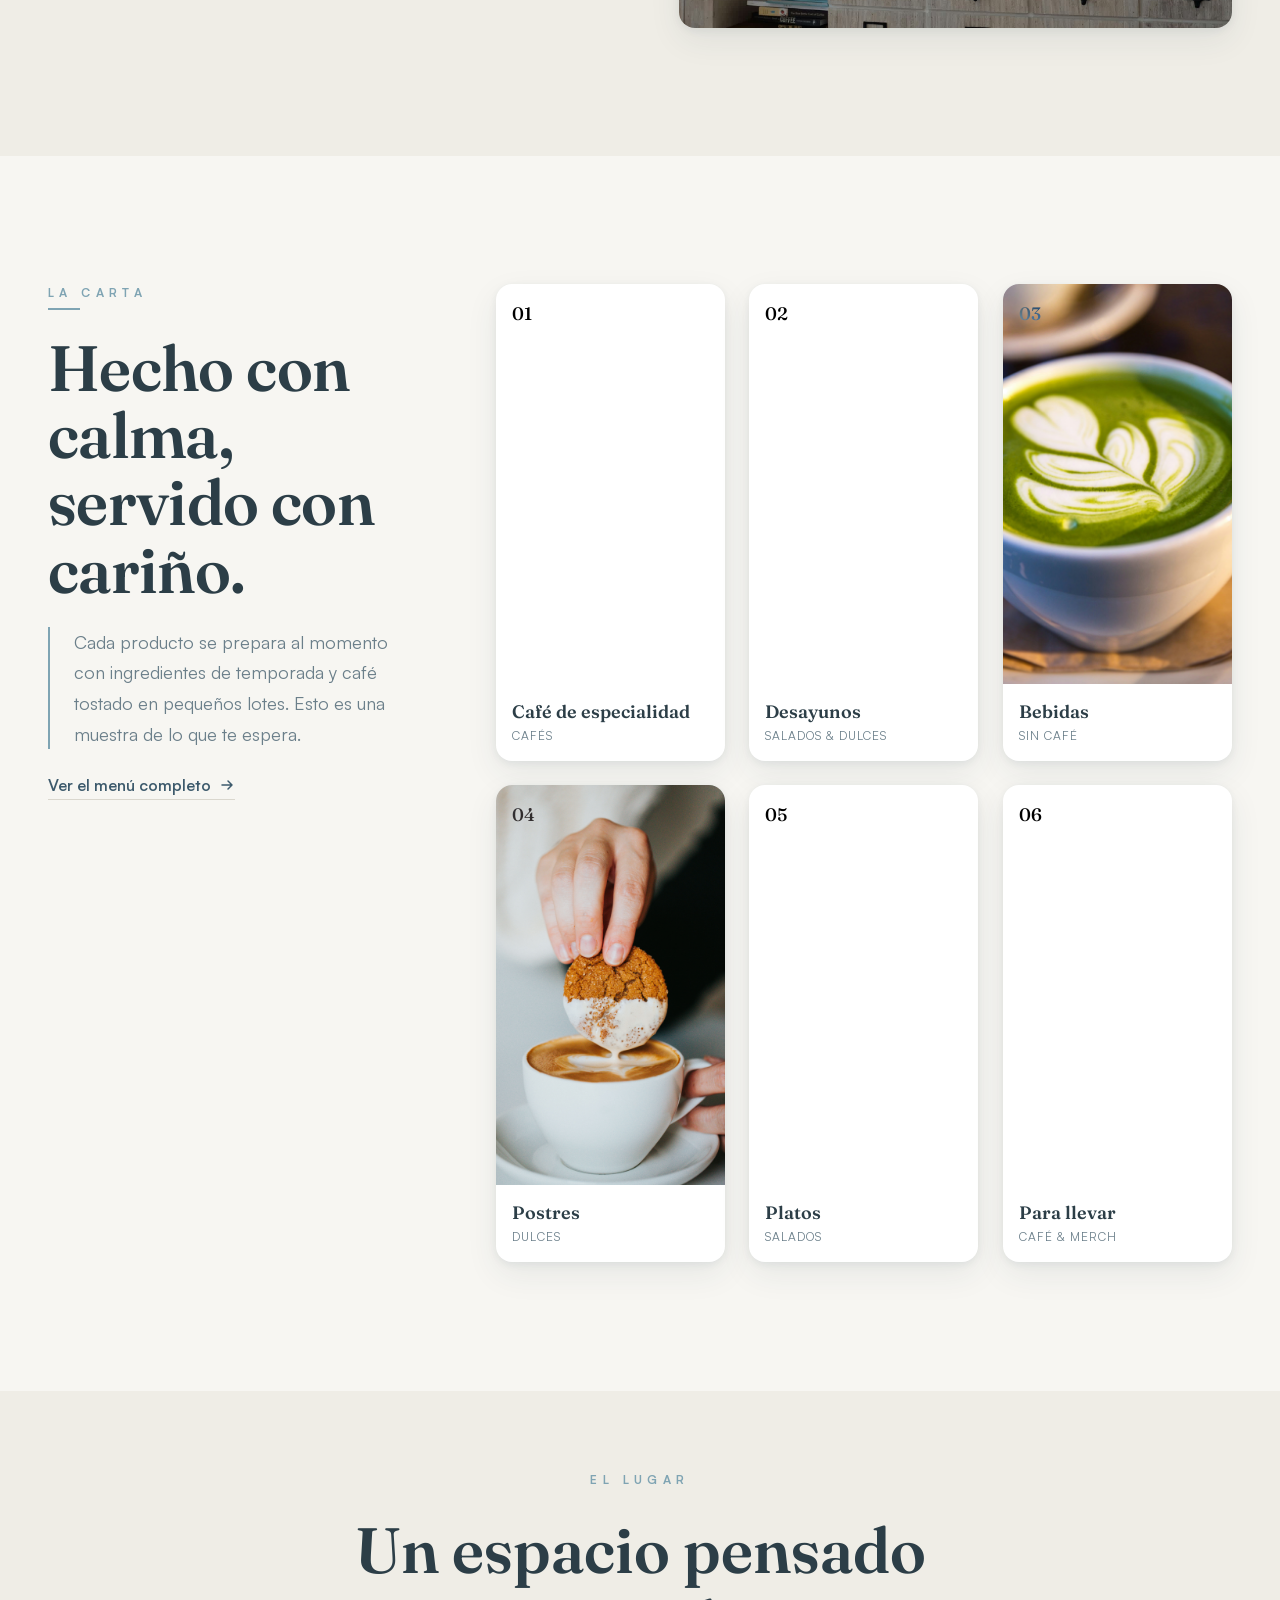
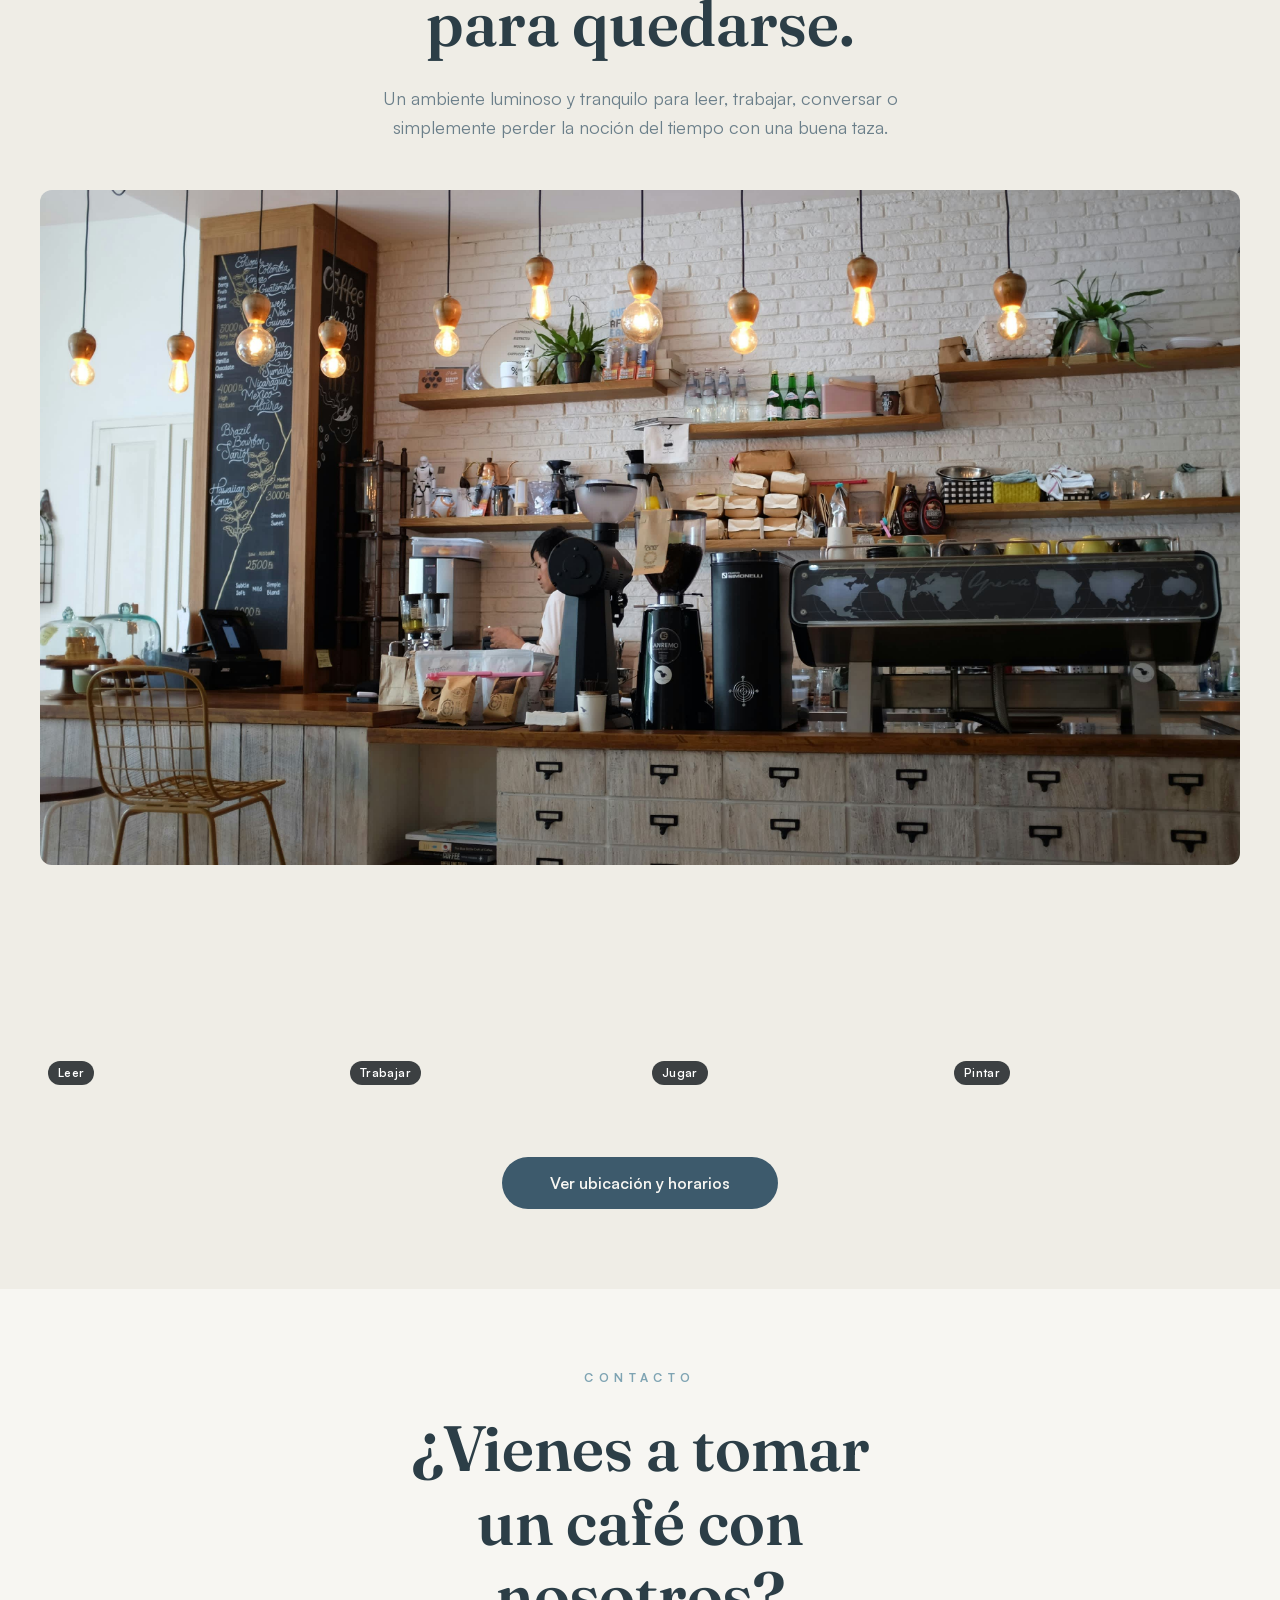
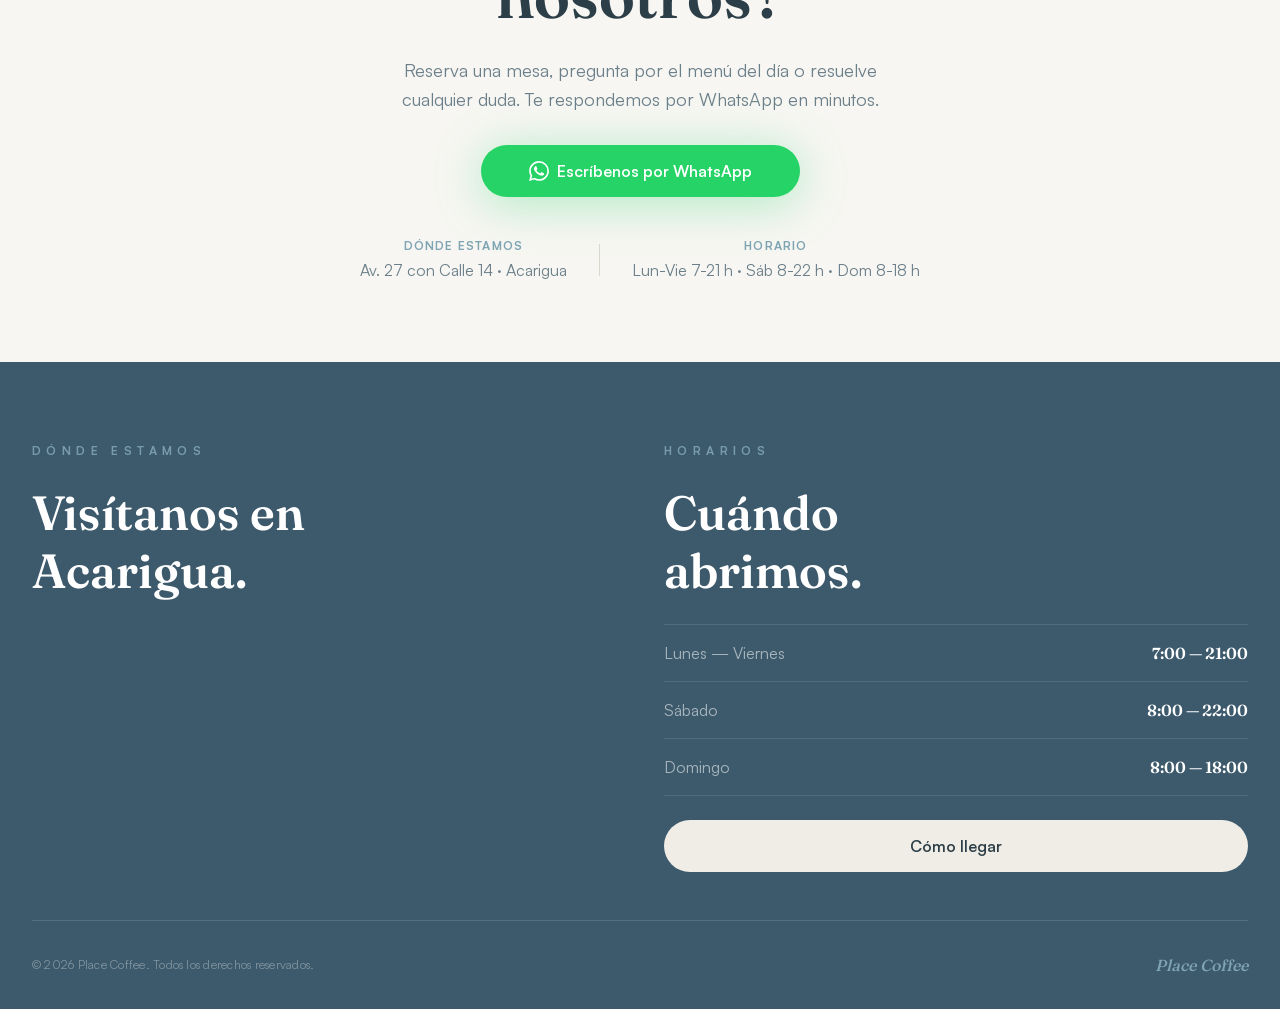
==== commit 30d9523c: "feat: página 404 agregada" ====
--- a/index.html
+++ b/index.html
@@ -101,7 +101,7 @@
                 <h2 class="menu__title">Hecho con calma,<br>servido con cariño.</h2>
                 <p class="menu__desc">Cada producto se prepara al momento con ingredientes de temporada y café tostado en pequeños lotes. Esto es una muestra de lo que te espera.</p>
                 <div class="menu__cta-wrap">
-                    <a href="#" class="link-arrow">
+                    <a href="./404.html" class="link-arrow">
                         Ver el menú completo
                         <svg width="16" height="16" viewBox="0 0 16 16" fill="none" aria-hidden="true">
                             <path d="M3 8h10M9 4l4 4-4 4" stroke="currentColor" stroke-width="1.5" stroke-linecap="round" stroke-linejoin="round"/>
@@ -224,7 +224,7 @@
                     </div>
 
                 </div>
-                <a href="#" class="btn--ghost btn--full">Ver el menú completo</a>
+                <a href="./404.html" class="btn--ghost btn--full">Ver el menú completo</a>
             </div>
 
         </section>
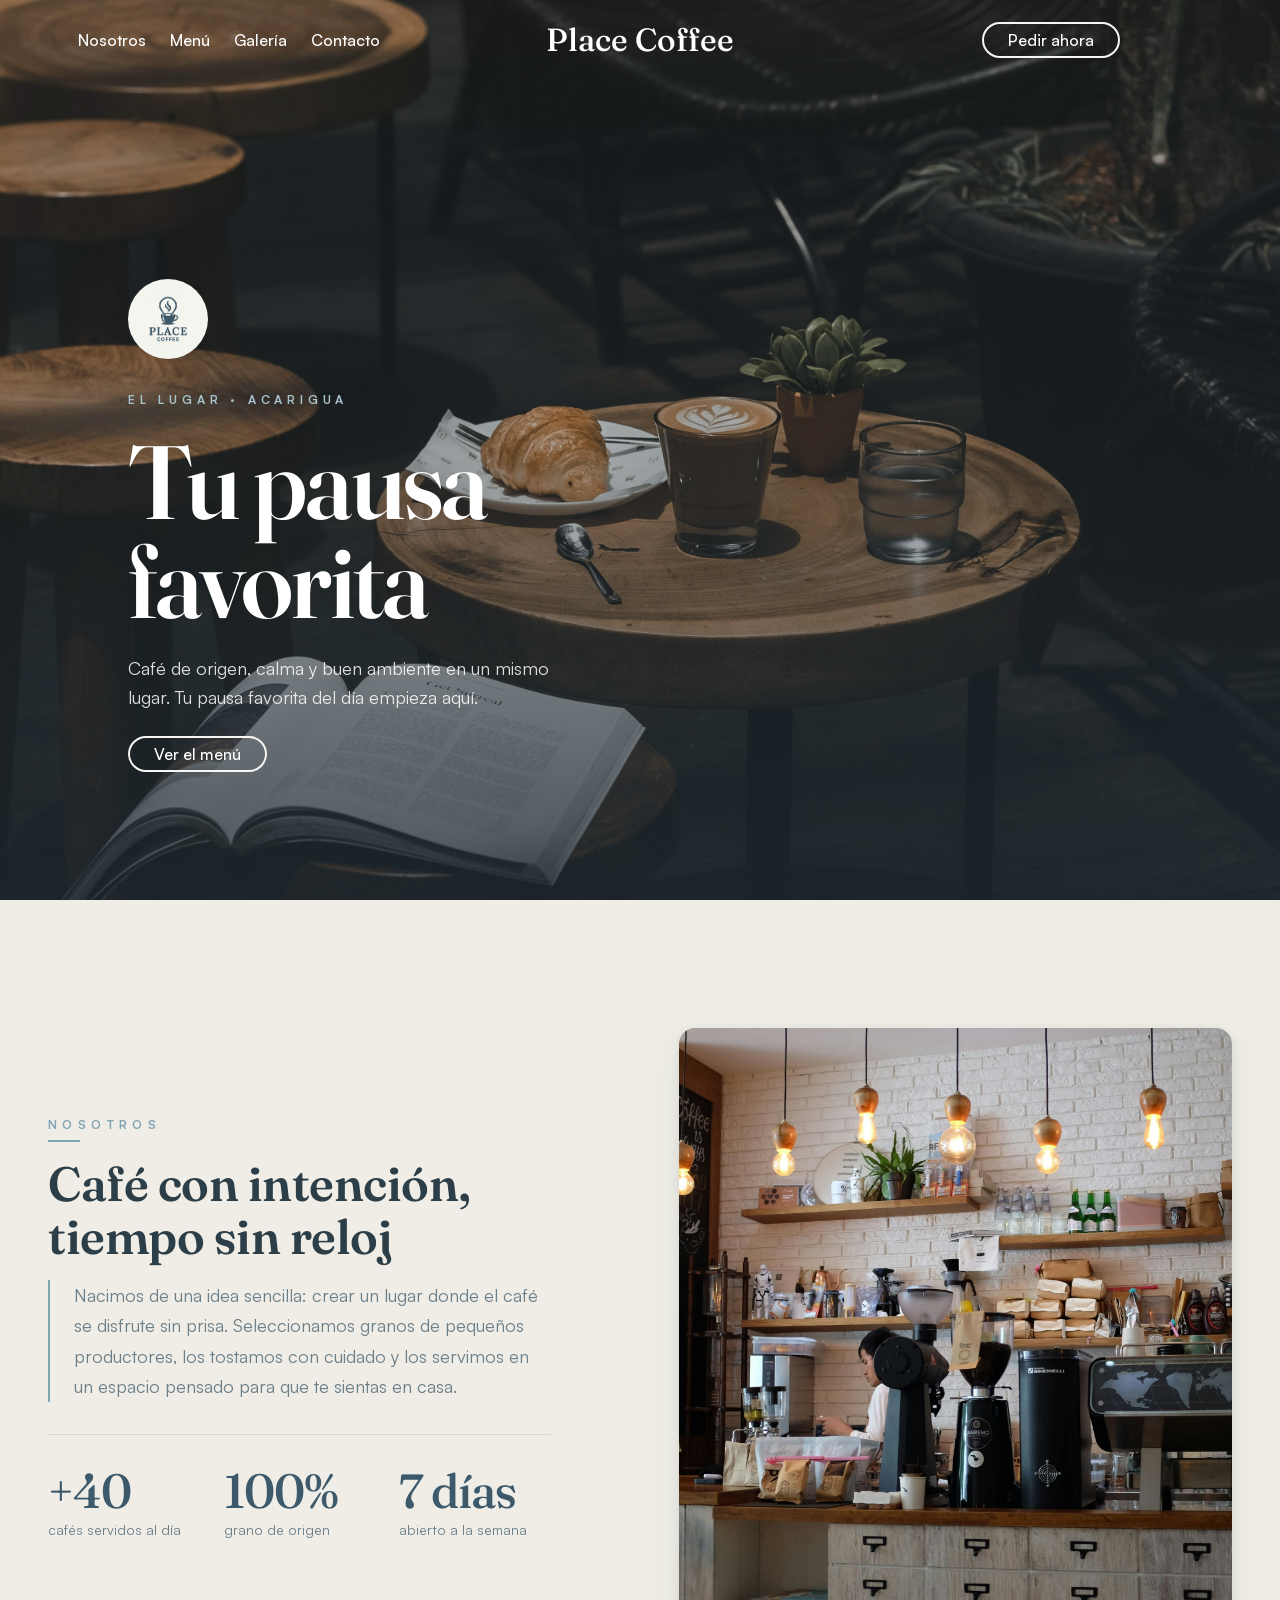
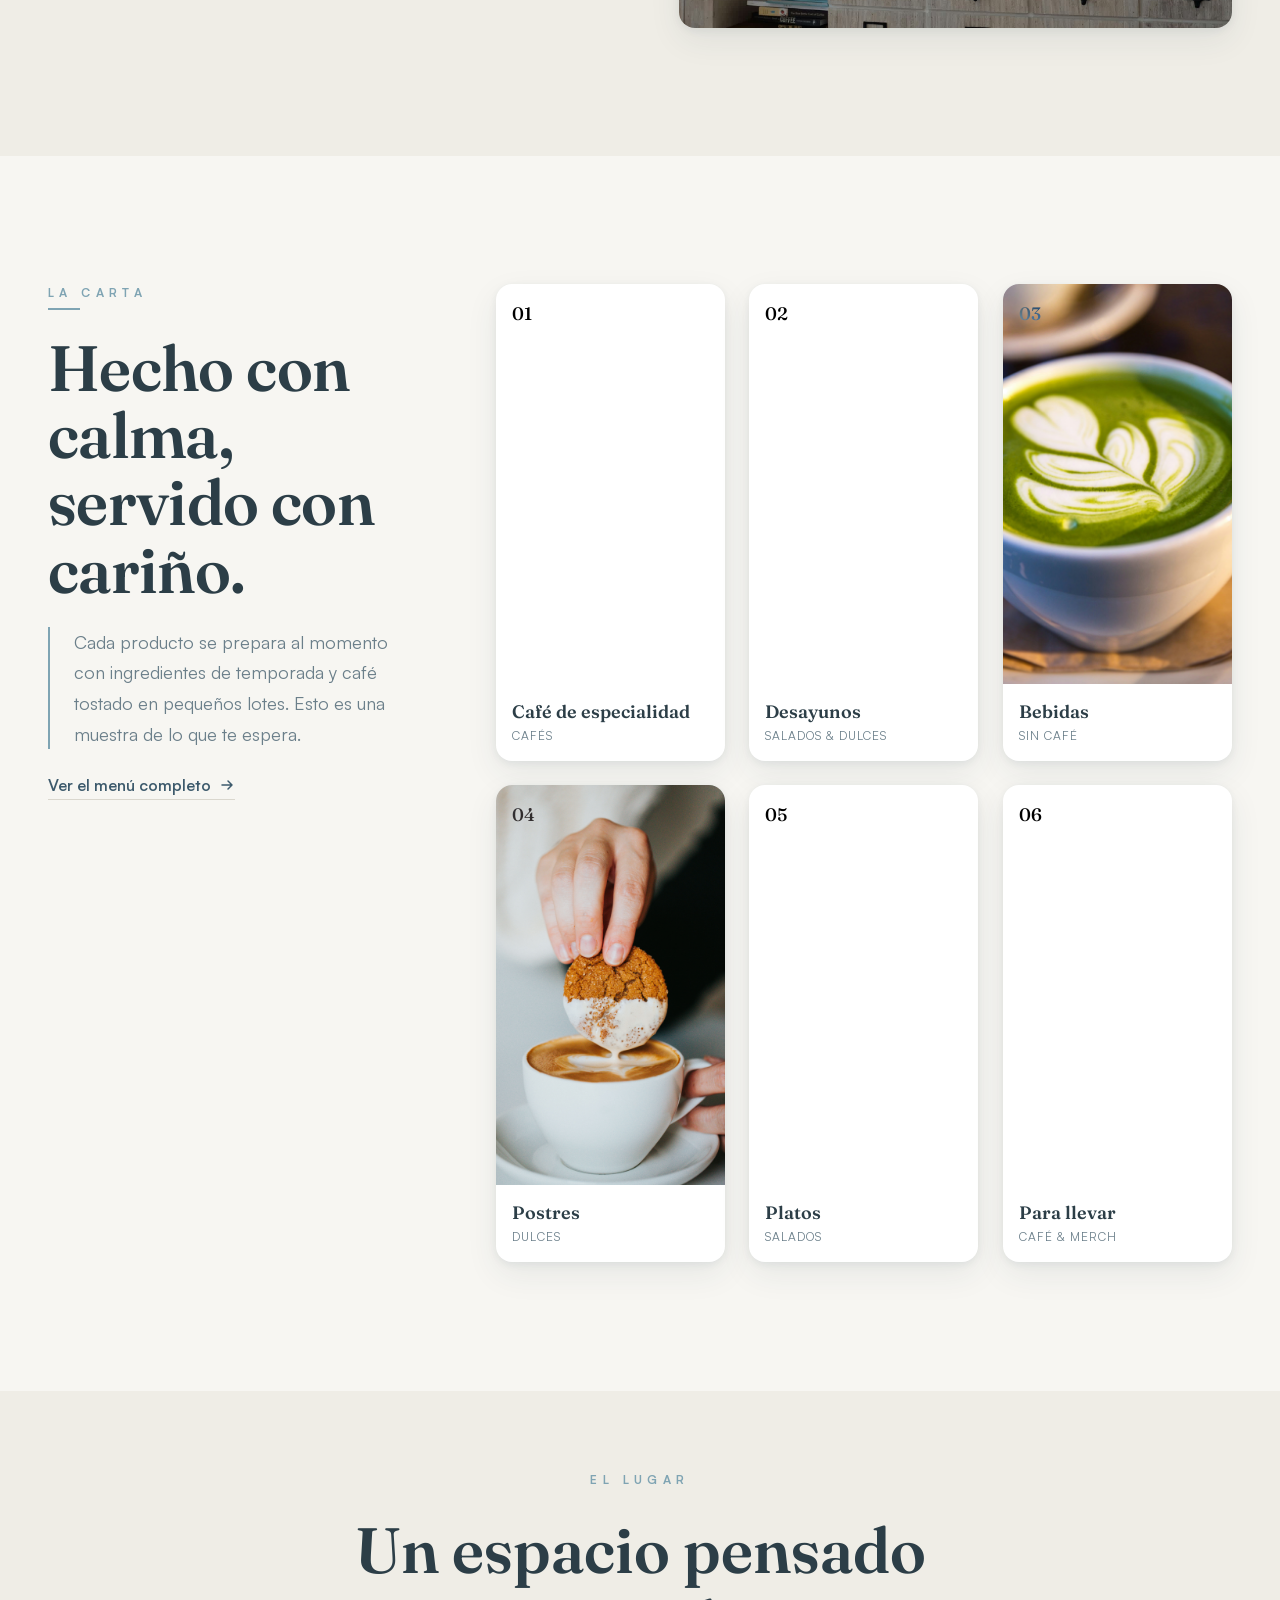
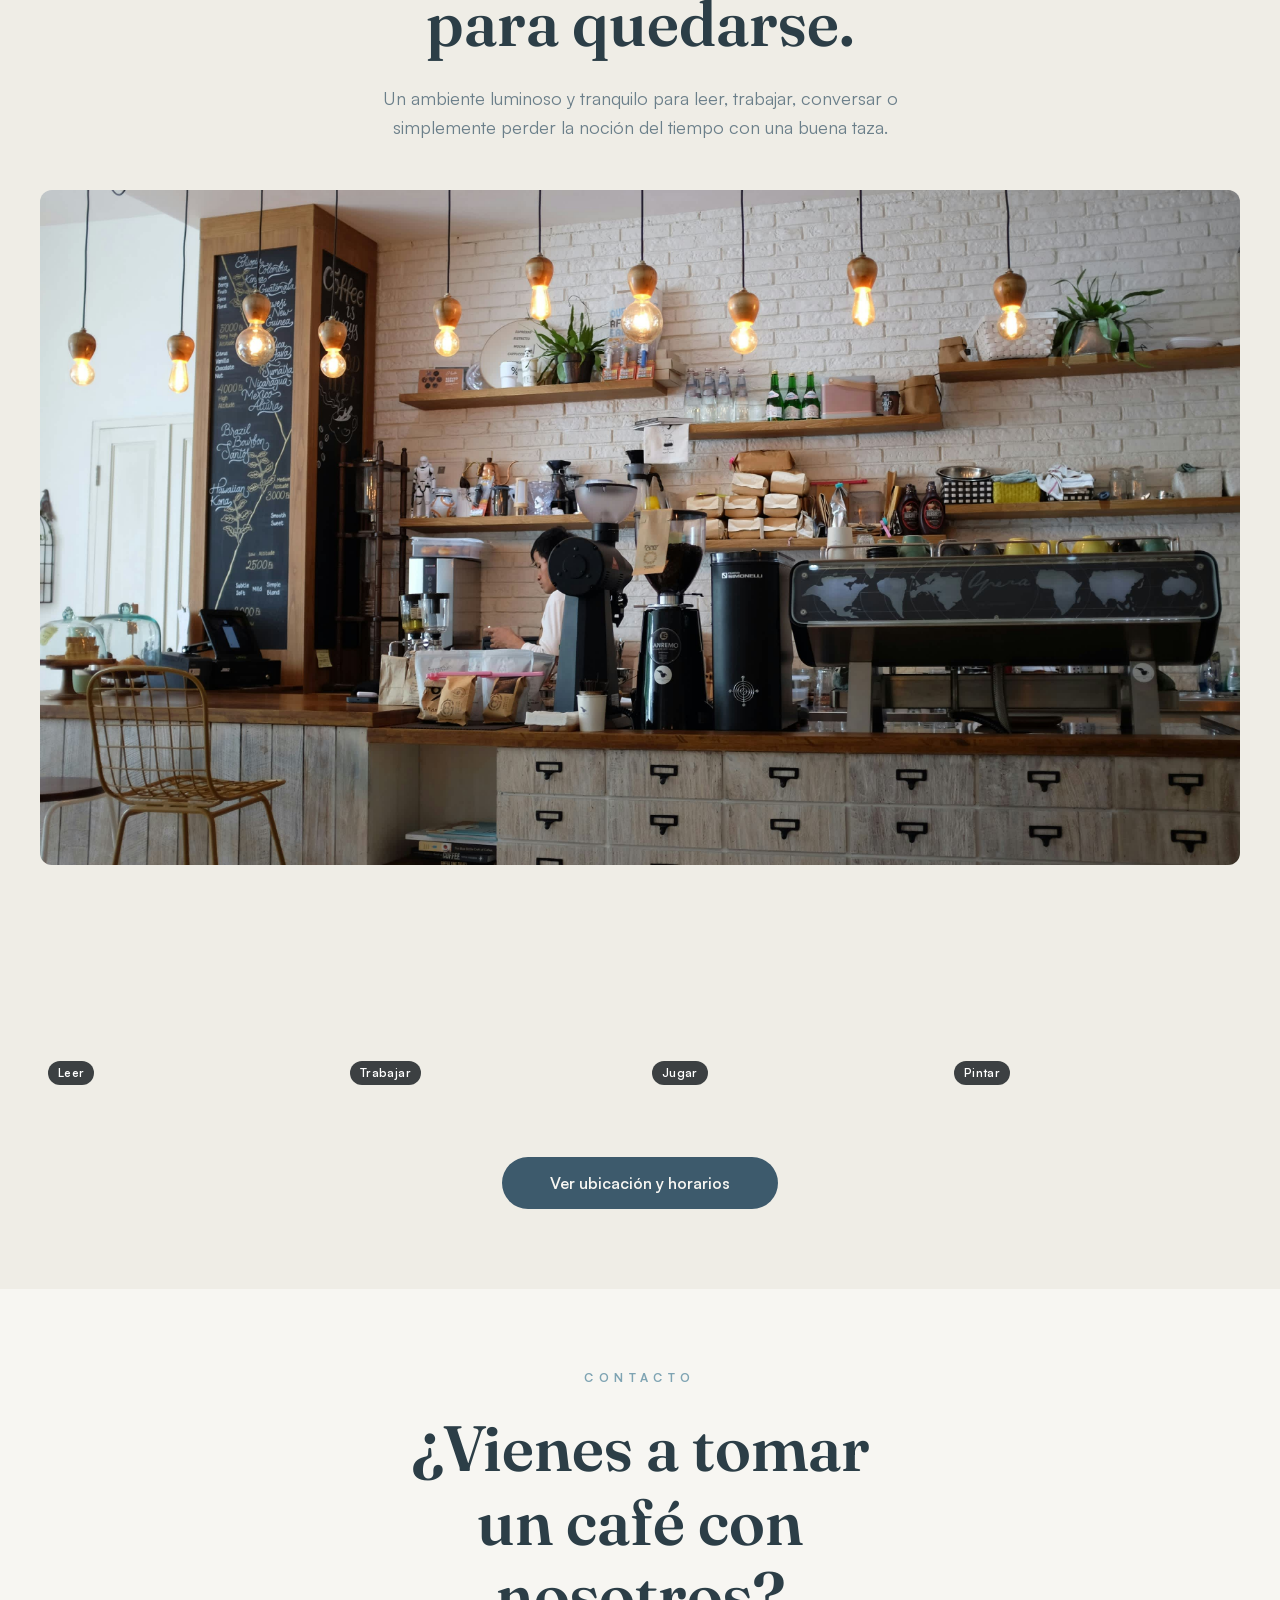
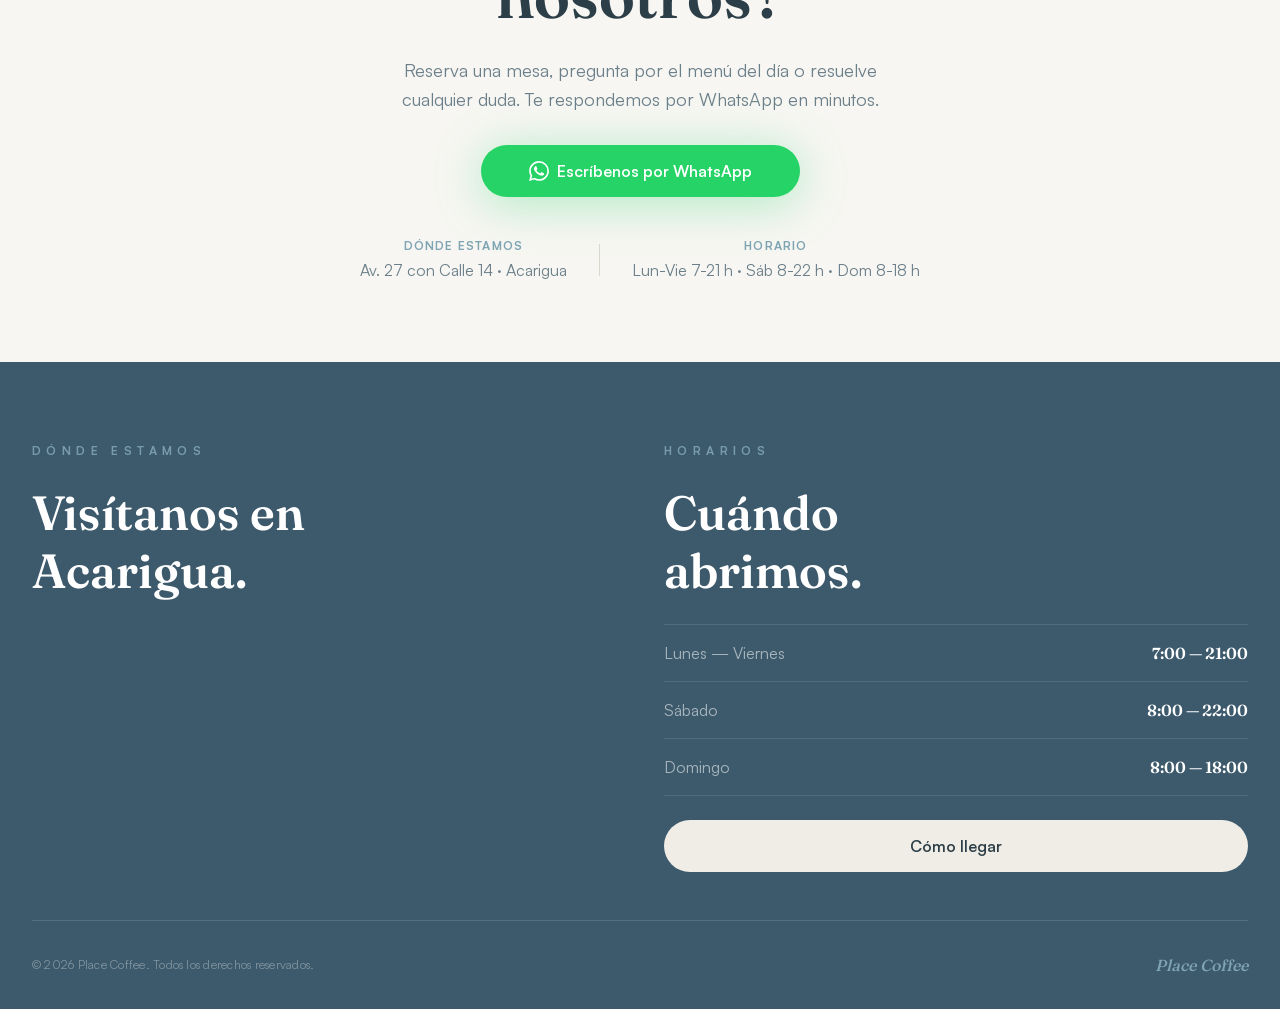
==== commit 83c2fea3: "fix: 404 agregado a menu de cuadricula" ====
--- a/index.html
+++ b/index.html
@@ -114,42 +114,42 @@
             <div class="menu__view menu__view--gallery">
                 <div class="menu__grid">
 
-                    <a href="#" class="menu__card">
+                    <a href="./404.html" class="menu__card">
                         <span class="menu__card-index">01</span>
                         <img src="./assets/img/menu/menu_coffee.jpg" alt="Café de especialidad" class="menu__card-img" width="600" height="400" loading="lazy" decoding="async">
                         <h3 class="menu__card-name">Café de especialidad</h3>
                         <span class="menu__card-cat">Cafés</span>
                     </a>
 
-                    <a href="#" class="menu__card">
+                    <a href="./404.html" class="menu__card">
                         <span class="menu__card-index">02</span>
                         <img src="./assets/img/menu/menu_breakfast.jpg" alt="Desayunos" class="menu__card-img" width="600" height="400" loading="lazy" decoding="async">
                         <h3 class="menu__card-name">Desayunos</h3>
                         <span class="menu__card-cat">Salados & dulces</span>
                     </a>
 
-                    <a href="#" class="menu__card">
+                    <a href="./404.html" class="menu__card">
                         <span class="menu__card-index">03</span>
                         <img src="./assets/img/menu/menu_matcha.jpg" alt="Bebidas sin café" class="menu__card-img" width="600" height="400" loading="lazy" decoding="async">
                         <h3 class="menu__card-name">Bebidas</h3>
                         <span class="menu__card-cat">Sin café</span>
                     </a>
 
-                    <a href="#" class="menu__card">
+                    <a href="./404.html" class="menu__card">
                         <span class="menu__card-index">04</span>
                         <img src="./assets/img/menu/menu_cookie.jpg" alt="Postres" class="menu__card-img" width="600" height="400" loading="lazy" decoding="async">
                         <h3 class="menu__card-name">Postres</h3>
                         <span class="menu__card-cat">Dulces</span>
                     </a>
 
-                    <a href="#" class="menu__card">
+                    <a href="./404.html" class="menu__card">
                         <span class="menu__card-index">05</span>
                         <img src="./assets/img/menu/menu_sandwich.jpg" alt="Platos" class="menu__card-img" width="600" height="400" loading="lazy" decoding="async">
                         <h3 class="menu__card-name">Platos</h3>
                         <span class="menu__card-cat">Salados</span>
                     </a>
 
-                    <a href="#" class="menu__card">
+                    <a href="./404.html" class="menu__card">
                         <span class="menu__card-index">06</span>
                         <img src="./assets/img/menu/menu_coffee_grams.jpg" alt="Para llevar" class="menu__card-img" width="600" height="400" loading="lazy" decoding="async">
                         <h3 class="menu__card-name">Para llevar</h3>
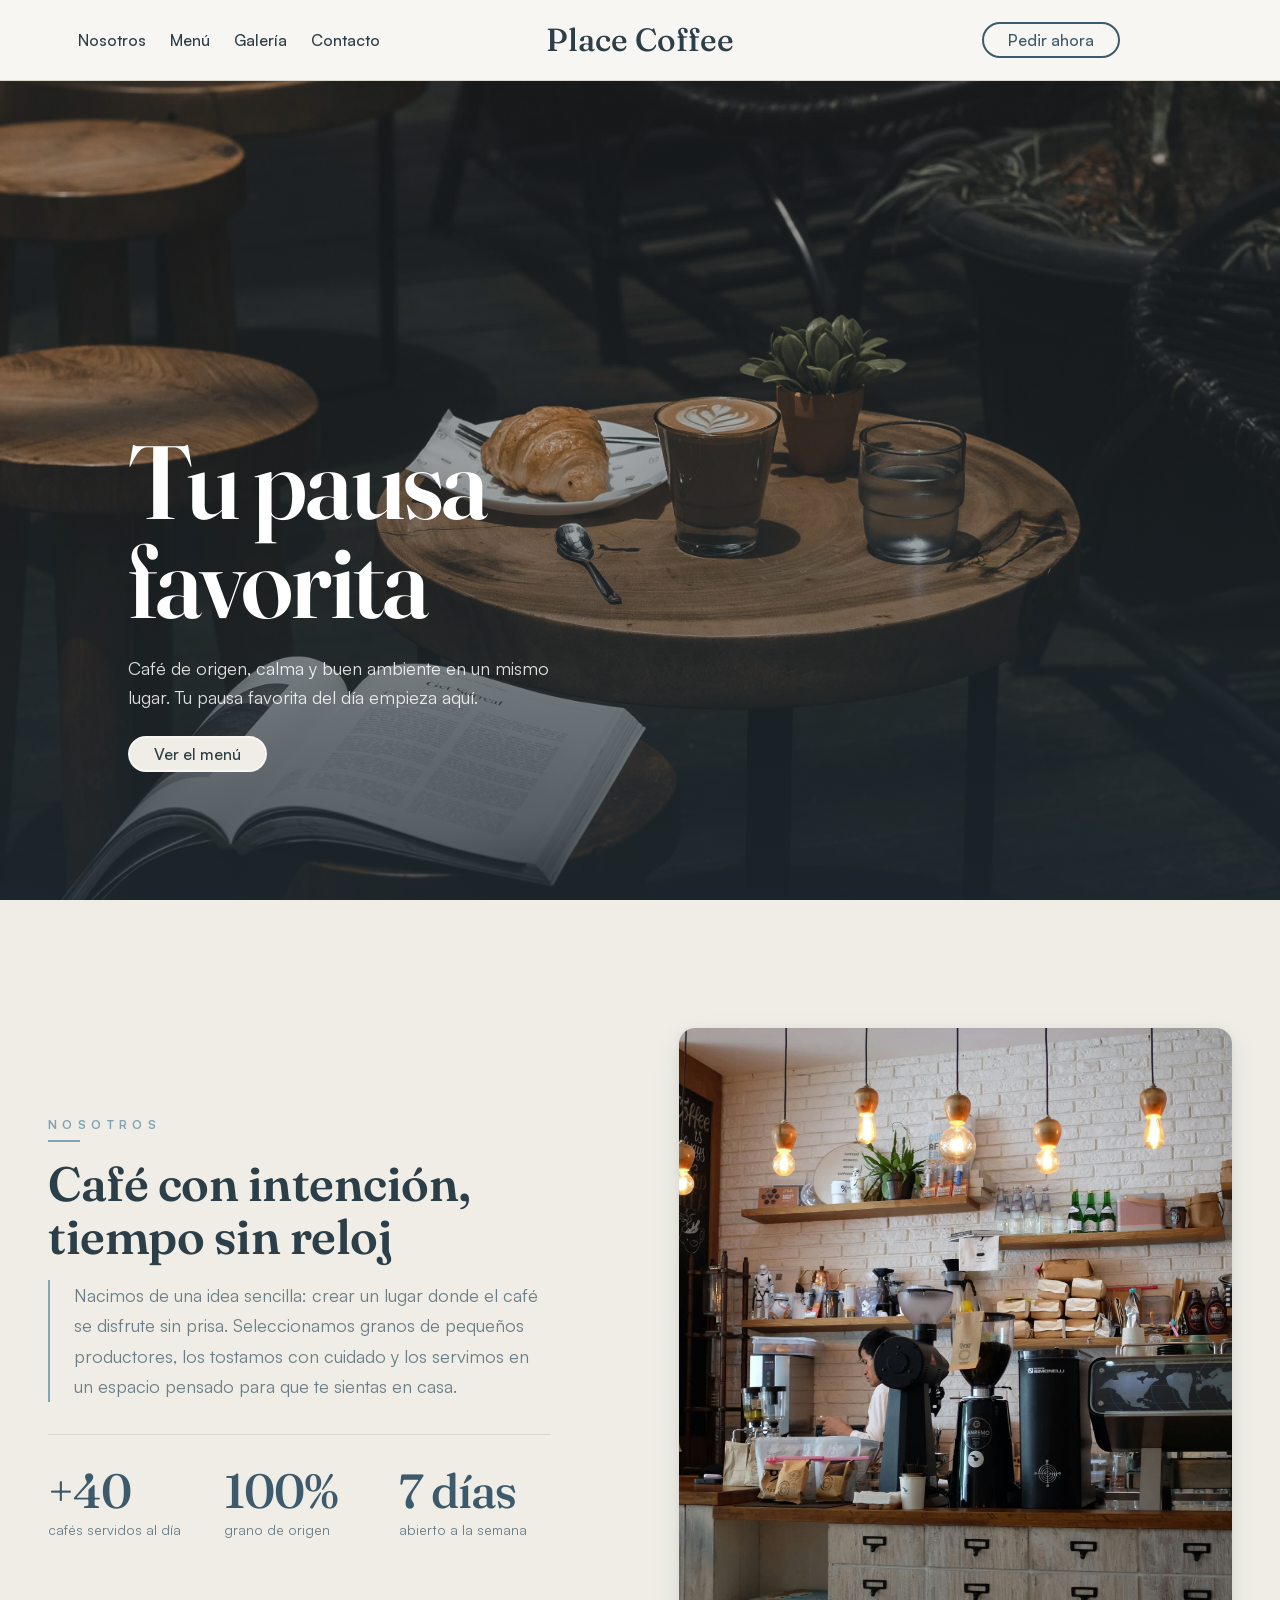
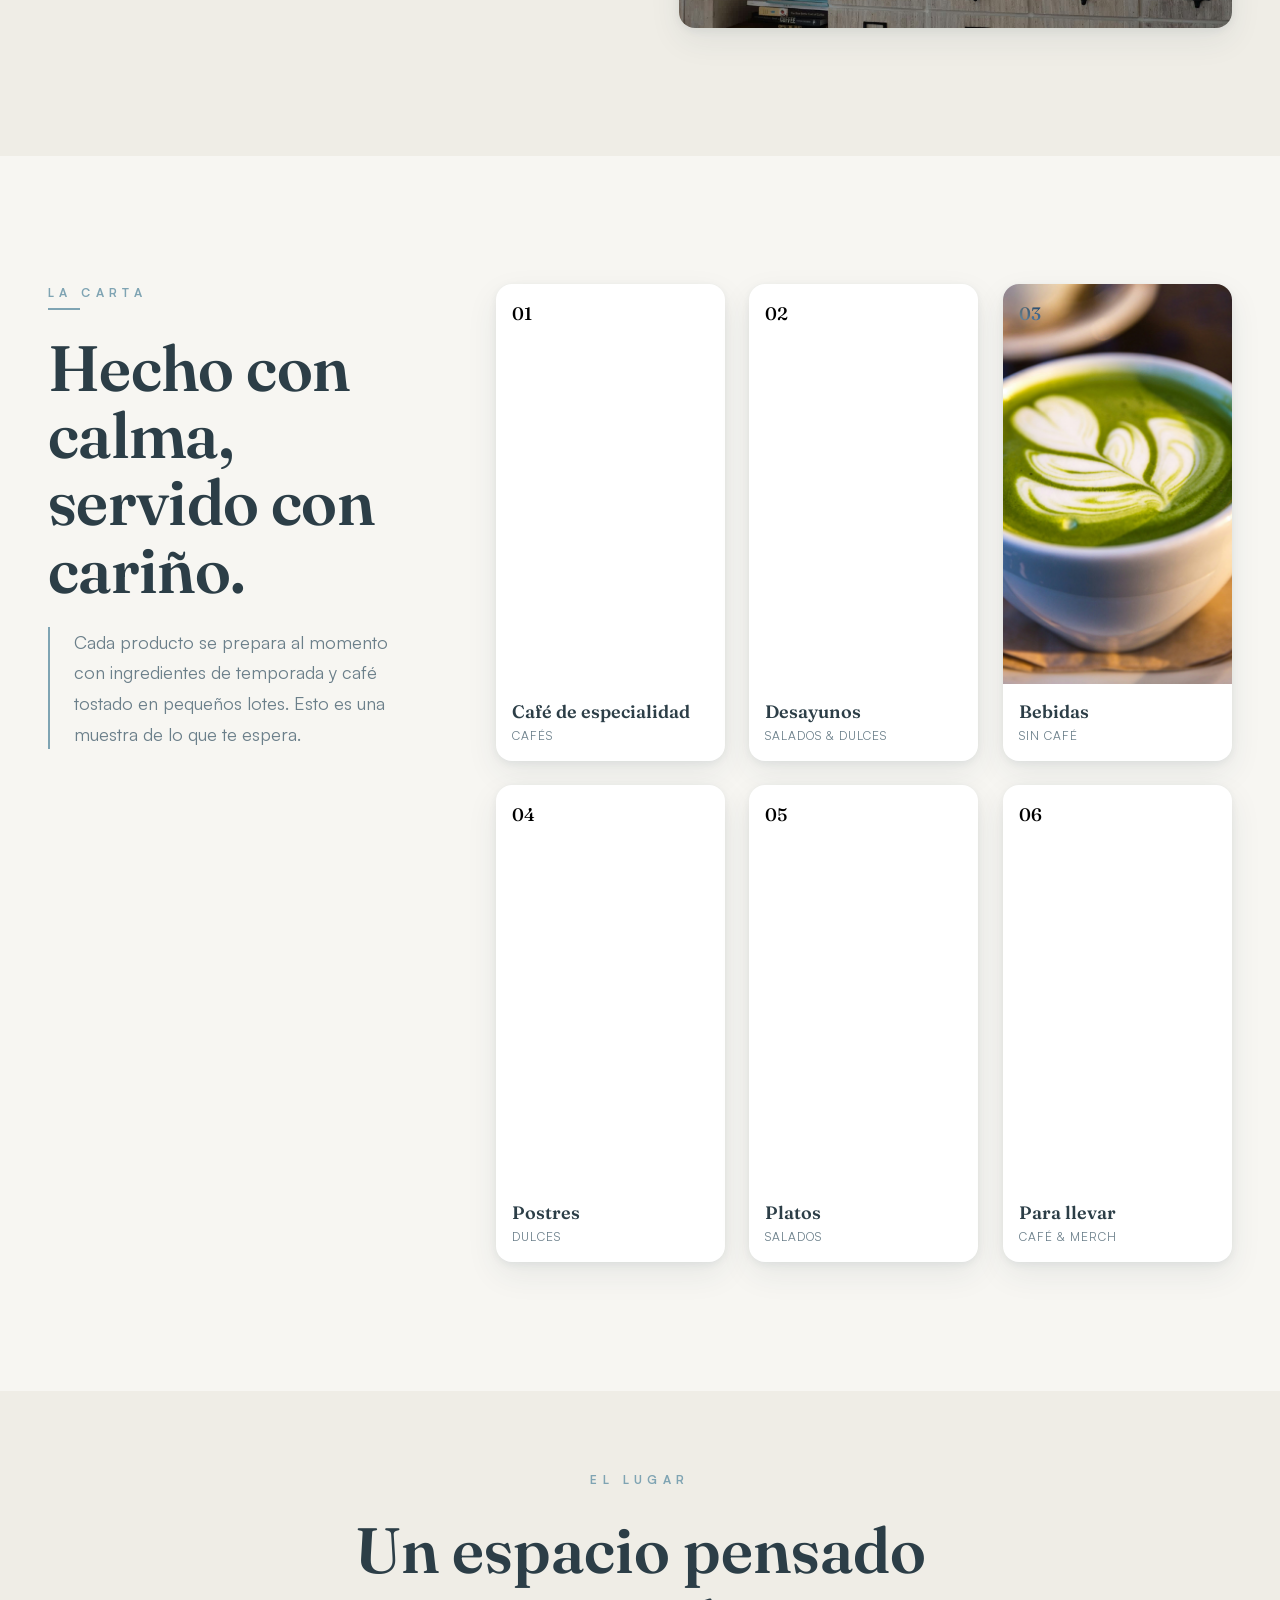
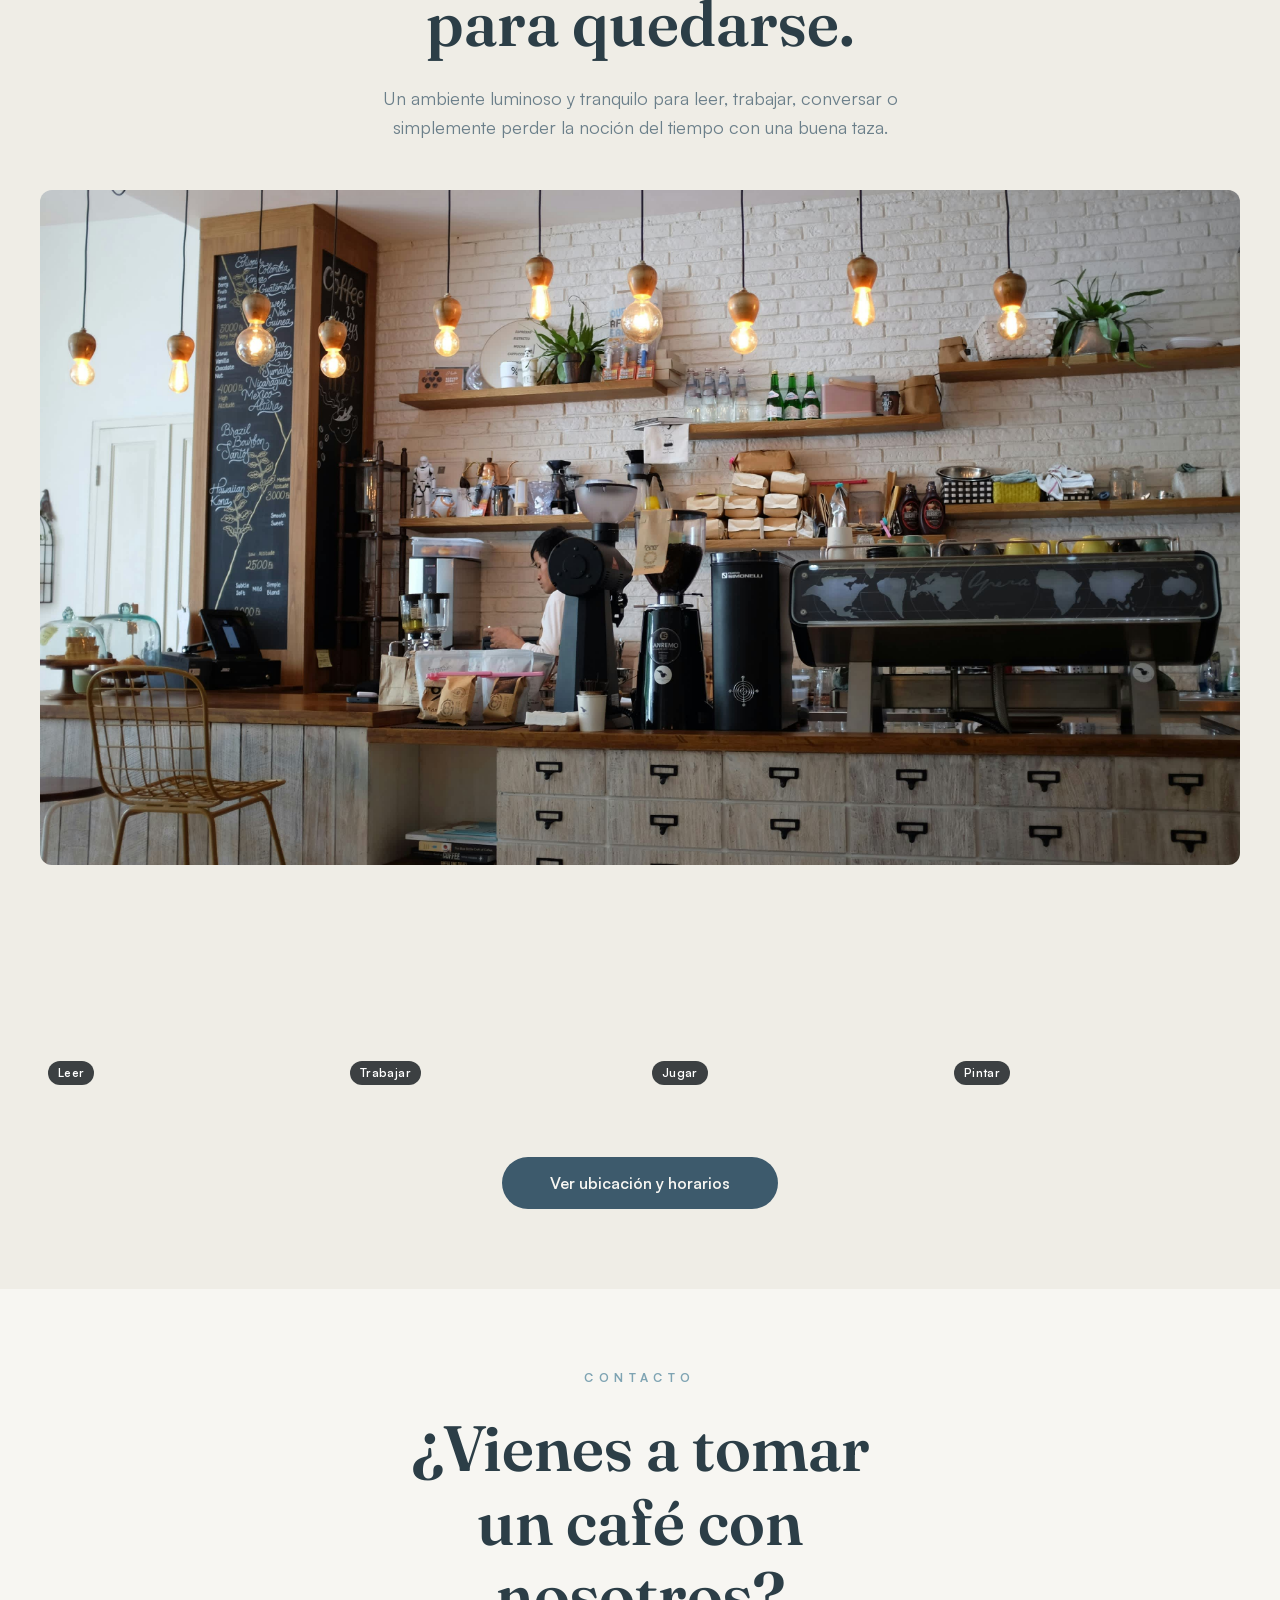
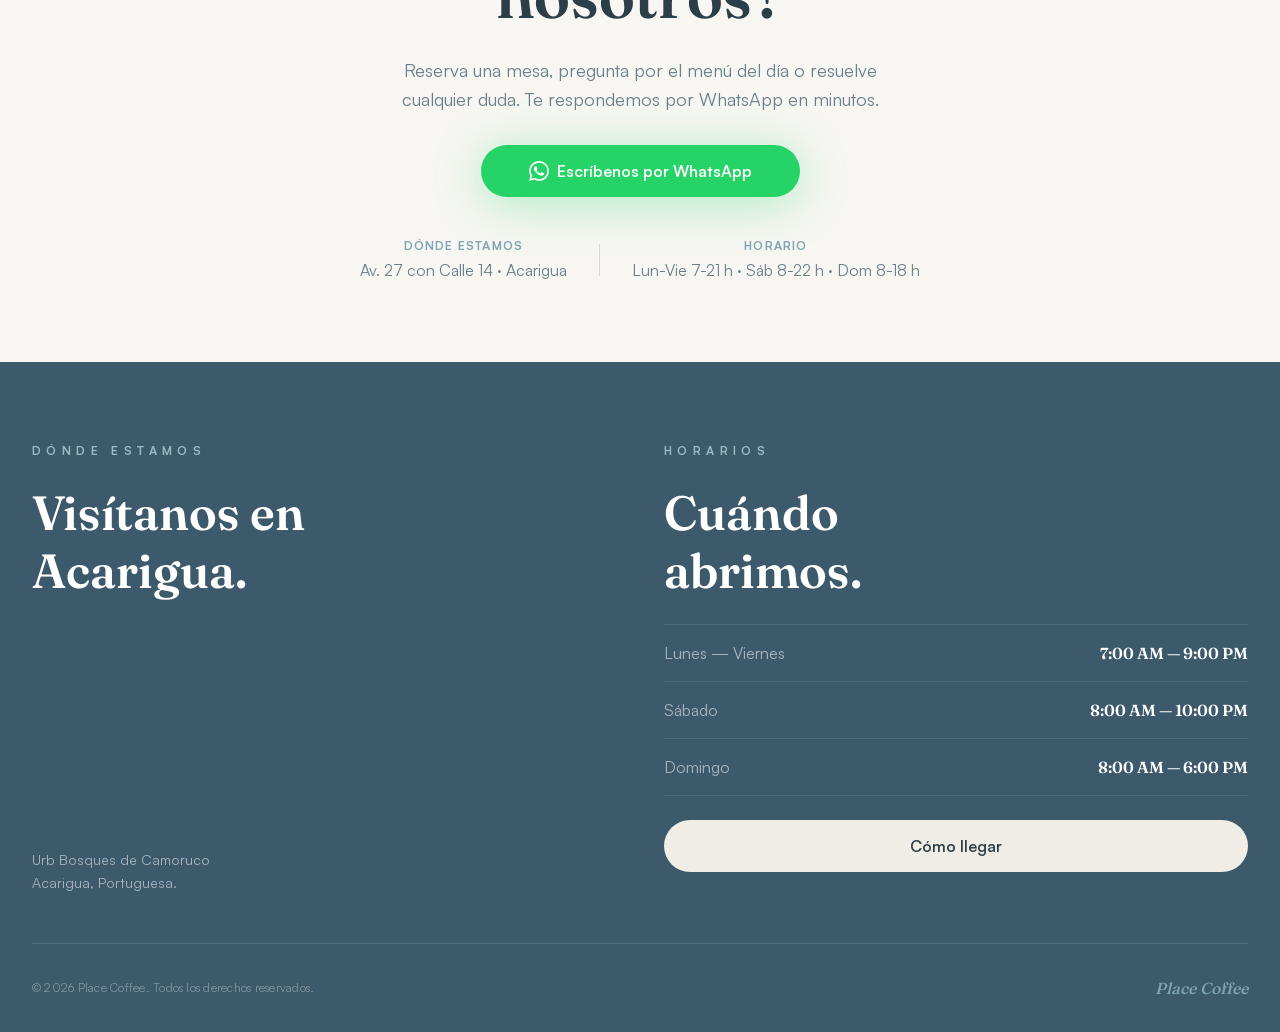
==== commit a54389b4: "fix: update menu links and footer hours format" ====
--- a/index.html
+++ b/index.html
@@ -25,7 +25,7 @@
         <nav class="navbar">
             <ul class="navbar__links">
                 <li><a href="#about">Nosotros</a></li>
-                <li><a href="#menu">Menú</a></li>
+                <li><a href="./menu.html">Menú</a></li>
                 <li><a href="#gallery">Galería</a></li>
                 <li><a href="#contact">Contacto</a></li>
             </ul>
@@ -46,11 +46,11 @@
         <div id="nav-menu" class="nav__mobile" aria-hidden="true">
             <ul class="nav__mobile__links">
                 <li><a href="#about">Nosotros</a></li>
-                <li><a href="#menu">Menú</a></li>
+                <li><a href="./menu.html">Menú</a></li>
                 <li><a href="#gallery">Galería</a></li>
                 <li><a href="#contact">Contacto</a></li>
             </ul>
-            <a href="#contact" class="btn--ghost nav__mobile__cta">Pedir ahora</a>
+            <a href="https://wa.me/584125267057" class="btn--ghost nav__mobile__cta">Pedir ahora</a>
         </div>
 
         <div class="hero">
@@ -101,7 +101,7 @@
                 <h2 class="menu__title">Hecho con calma,<br>servido con cariño.</h2>
                 <p class="menu__desc">Cada producto se prepara al momento con ingredientes de temporada y café tostado en pequeños lotes. Esto es una muestra de lo que te espera.</p>
                 <div class="menu__cta-wrap">
-                    <a href="./404.html" class="link-arrow">
+                    <a href="./menu.html" class="link-arrow desktop-arrow">
                         Ver el menú completo
                         <svg width="16" height="16" viewBox="0 0 16 16" fill="none" aria-hidden="true">
                             <path d="M3 8h10M9 4l4 4-4 4" stroke="currentColor" stroke-width="1.5" stroke-linecap="round" stroke-linejoin="round"/>
@@ -224,7 +224,7 @@
                     </div>
 
                 </div>
-                <a href="./404.html" class="btn--ghost btn--full">Ver el menú completo</a>
+                <a href="./menu.html" class="btn--ghost btn--full">Ver el menú completo</a>
             </div>
 
         </section>
@@ -275,7 +275,7 @@
             </div>
 
             <div class="gallery__footer">
-                <a href="#" class="btn--ghost">Ver ubicación y horarios</a>
+                <a href="#footer" class="btn--ghost">Ver ubicación y horarios</a>
             </div>
         </section>
 
@@ -285,7 +285,7 @@
                 <h2 class="contact__title">¿Vienes a tomar<br>un café con nosotros?</h2>
                 <p class="contact__desc">Reserva una mesa, pregunta por el menú del día o resuelve cualquier duda. Te respondemos por WhatsApp en minutos.</p>
             </div>
-            <a href="https://wa.me/584245555555" class="btn--whatsapp" target="_blank" rel="noopener noreferrer" aria-label="Escríbenos por WhatsApp">
+            <a href="https://wa.me/584125267057" class="btn--whatsapp" target="_blank" rel="noopener noreferrer" aria-label="Escríbenos por WhatsApp">
                 <svg class="btn__icon" width="20" height="20" viewBox="0 0 24 24" fill="currentColor" aria-hidden="true">
                     <path d="M17.472 14.382c-.297-.149-1.758-.867-2.03-.967-.273-.099-.471-.148-.67.15-.197.297-.767.966-.94 1.164-.173.199-.347.223-.644.075-.297-.15-1.255-.463-2.39-1.475-.883-.788-1.48-1.761-1.653-2.059-.173-.297-.018-.458.13-.606.134-.133.298-.347.446-.52.149-.174.198-.298.298-.497.099-.198.05-.371-.025-.52-.075-.149-.669-1.612-.916-2.207-.242-.579-.487-.5-.669-.51-.173-.008-.371-.01-.57-.01-.198 0-.52.074-.792.372-.272.297-1.04 1.016-1.04 2.479 0 1.462 1.065 2.875 1.213 3.074.149.198 2.096 3.2 5.077 4.487.709.306 1.262.489 1.694.625.712.227 1.36.195 1.871.118.571-.085 1.758-.719 2.006-1.413.248-.694.248-1.289.173-1.413-.074-.124-.272-.198-.57-.347m-5.421 7.403h-.004a9.87 9.87 0 01-5.031-1.378l-.361-.214-3.741.982.998-3.648-.235-.374a9.86 9.86 0 01-1.51-5.26c.001-5.45 4.436-9.884 9.888-9.884 2.64 0 5.122 1.03 6.988 2.898a9.825 9.825 0 012.893 6.994c-.003 5.45-4.437 9.884-9.885 9.884m8.413-18.297A11.815 11.815 0 0012.05 0C5.495 0 .16 5.335.157 11.892c0 2.096.547 4.142 1.588 5.945L.057 24l6.305-1.654a11.882 11.882 0 005.683 1.448h.005c6.554 0 11.89-5.335 11.893-11.893a11.821 11.821 0 00-3.48-8.413z"/>
                 </svg>
@@ -305,16 +305,15 @@
         </section>
     </main>
 
-    <footer class="footer">
+    <footer class="footer" id="footer">
         <div class="footer__body">
 
             <div class="footer__block footer__block--location">
                 <span class="eyebrow eyebrow--footer">Dónde estamos</span>
                 <h3 class="footer__block-title">Visítanos en<br>Acarigua.</h3>
-                <!-- Mapa de google junto con la dirección exacta, se debe actualizar el src del iframe con la ubicación real del local
-                <iframe src="#" class="footer__map-img" width="600" height="450" style="border:0;" allowfullscreen="" loading="lazy" referrerpolicy="no-referrer-when-downgrade"></iframe>                
-                <p class="footer__address">Av. 27, cruce con Calle 14<br>Acarigua, Portuguesa.</p>
-                -->
+                <!-- Mapa de google junto con la dirección exacta, se debe actualizar el src del iframe con la ubicación real del local-->
+                <iframe src="https://www.google.com/maps/embed?pb=!1m18!1m12!1m3!1d3934.683845367061!2d-69.1852641!3d9.53617215!2m3!1f0!2f0!3f0!3m2!1i1024!2i768!4f13.1!3m3!1m2!1s0x8e7dc3e6bf4542a7%3A0xc1b484c104209be3!2sUrb%20Bosques%20de%20Camoruco%2C%20Acarigua%203301%2C%20Portuguesa%2C%20Venezuela!5e0!3m2!1ses!2sbr!4v1781999772786!5m2!1ses!2sbr" class="footer__map-img" width="310" height="200" style="border:0;" allowfullscreen="" loading="lazy" referrerpolicy="no-referrer-when-downgrade"></iframe>
+                <p class="footer__address">Urb Bosques de Camoruco<br>Acarigua, Portuguesa.</p>
             </div>
 
             <div class="footer__block footer__block--hours">
@@ -323,15 +322,15 @@
                 <div class="footer__hours-table">
                     <div class="footer__hours-row">
                         <span class="footer__hours-day">Lunes — Viernes</span>
-                        <span class="footer__hours-time">7:00 — 21:00</span>
+                        <span class="footer__hours-time">7:00 AM — 9:00 PM</span>
                     </div>
                     <div class="footer__hours-row">
                         <span class="footer__hours-day">Sábado</span>
-                        <span class="footer__hours-time">8:00 — 22:00</span>
+                        <span class="footer__hours-time">8:00 AM — 10:00 PM</span>
                     </div>
                     <div class="footer__hours-row">
                         <span class="footer__hours-day">Domingo</span>
-                        <span class="footer__hours-time">8:00 — 18:00</span>
+                        <span class="footer__hours-time">8:00 AM — 6:00 PM</span>
                     </div>
                 </div>
                 <a href="#" class="btn--ghost-footer">Cómo llegar</a>
--- a/css/styles.css
+++ b/css/styles.css
@@ -263,7 +263,7 @@
 }
 
 .eyebrow--footer {
-    color: var(--color-accent);
+    color: var(--color-accent-soft);
     opacity: 0.9;
 }
 
@@ -320,10 +320,11 @@
     align-items: center;
     background-color: transparent;
     transition: background-color 0.3s ease, backdrop-filter 0.3s ease;
+    padding: var(--space-sm) 0;
 }
 
 .navbar.scrolled {
-    background-color: rgba(247, 246, 242, 0.96);
+    background-color: rgba(247, 246, 242);
     border-bottom: 1px solid var(--color-border);
 }
 
@@ -475,7 +476,7 @@
 -------------------------------------*/
 .hero {
     min-height: 100dvh;
-    padding: var(--navbar-height) var(--space-md) var(--space-2xl);
+    padding: var(--navbar-height) var(--space-md) var(--space-xl);
     position: relative;
     display: flex;
     align-items: flex-end;
@@ -492,6 +493,12 @@
     align-items: flex-start;
     gap: var(--space-sm);
     max-width: 600px;
+}
+
+.hero__link {
+    background-color: var(--color-bg-alt);
+    border-radius: 999px;
+    color: var(--color-text-inverse);
 }
 
 .hero__logo {
@@ -500,6 +507,7 @@
     border-radius: 50%;
     object-fit: cover;
     margin-bottom: var(--space-xs);
+    display: none;
 }
 
 .hero__eyebrow {
@@ -508,6 +516,7 @@
     letter-spacing: 0.4em;
     text-transform: uppercase;
     color: var(--color-accent-soft);
+    display: none;
 }
 
 .hero__title {
@@ -594,7 +603,7 @@
 }
 
 .about__desc {
-    font-size: var(--text-base);
+    font-size: var(--text-smd);
     color: var(--color-text-muted);
     line-height: 1.7;
 }
@@ -648,7 +657,6 @@
         align-items: center;
     }
     .about__desc {
-        font-size: var(--text-smd);
         border-left: 2px solid var(--color-accent);
         padding-left: var(--space-md);
     }
@@ -706,9 +714,13 @@
 }
 
 .menu__desc {
-    font-size: var(--text-base);
+    font-size: var(--text-smd);
     color: var(--color-text-muted);
     line-height: 1.7;
+}
+
+.desktop-arrow {
+    display: none;
 }
 
 /* Vista Galería */
@@ -815,9 +827,9 @@
 }
 
 .menu__list-img {
-    width: 64px;
-    min-width: 64px;
-    height: 64px;
+    width: 74px;
+    min-width: 74px;
+    height: 74px;
     object-fit: cover;
     border-radius: 8px;
     flex-shrink: 0;
@@ -830,17 +842,26 @@
 
 .menu__list-name {
     font-family: var(--font-title);
-    font-size: var(--text-sm);
+    font-size: var(--text-smd);
     font-weight: 600;
     color: var(--color-text-inverse);
     line-height: 1.2;
+    /* Ajustamos el ancho según el contenido */
+    display: inline-block;
+    flex: 0 0 auto;
+    width: auto;
+    white-space: nowrap;
 }
 
 .menu__list-desc {
-    font-size: var(--text-xs);
+    font-size: var(--text-sm);
     color: var(--color-text-muted);
     margin-top: 2px;
     line-height: 1.4;
+    display: inline-block;
+    flex: 0 0 auto;
+    width: 12vh;
+    white-space: wrap;
 }
 
 .menu__list-dots {
@@ -854,7 +875,7 @@
 
 .menu__list-price {
     font-family: var(--font-title);
-    font-size: var(--text-base);
+    font-size: var(--text-smd);
     font-weight: 600;
     color: var(--color-primary);
     white-space: nowrap;
@@ -897,7 +918,7 @@
 }
 
 .gallery__desc {
-    font-size: var(--text-base);
+    font-size: var(--text-smd);
     color: var(--color-text-muted);
     line-height: 1.6;
 }
@@ -908,6 +929,7 @@
     aspect-ratio: 4 / 3;
     object-fit: cover;
     border-radius: 12px;
+
 }
 
 .gallery__img--wide {
@@ -1031,7 +1053,7 @@
 }
 
 .contact__desc {
-    font-size: var(--text-base);
+    font-size: var(--text-smd);
     color: var(--color-text-muted);
     line-height: 1.6;
 }
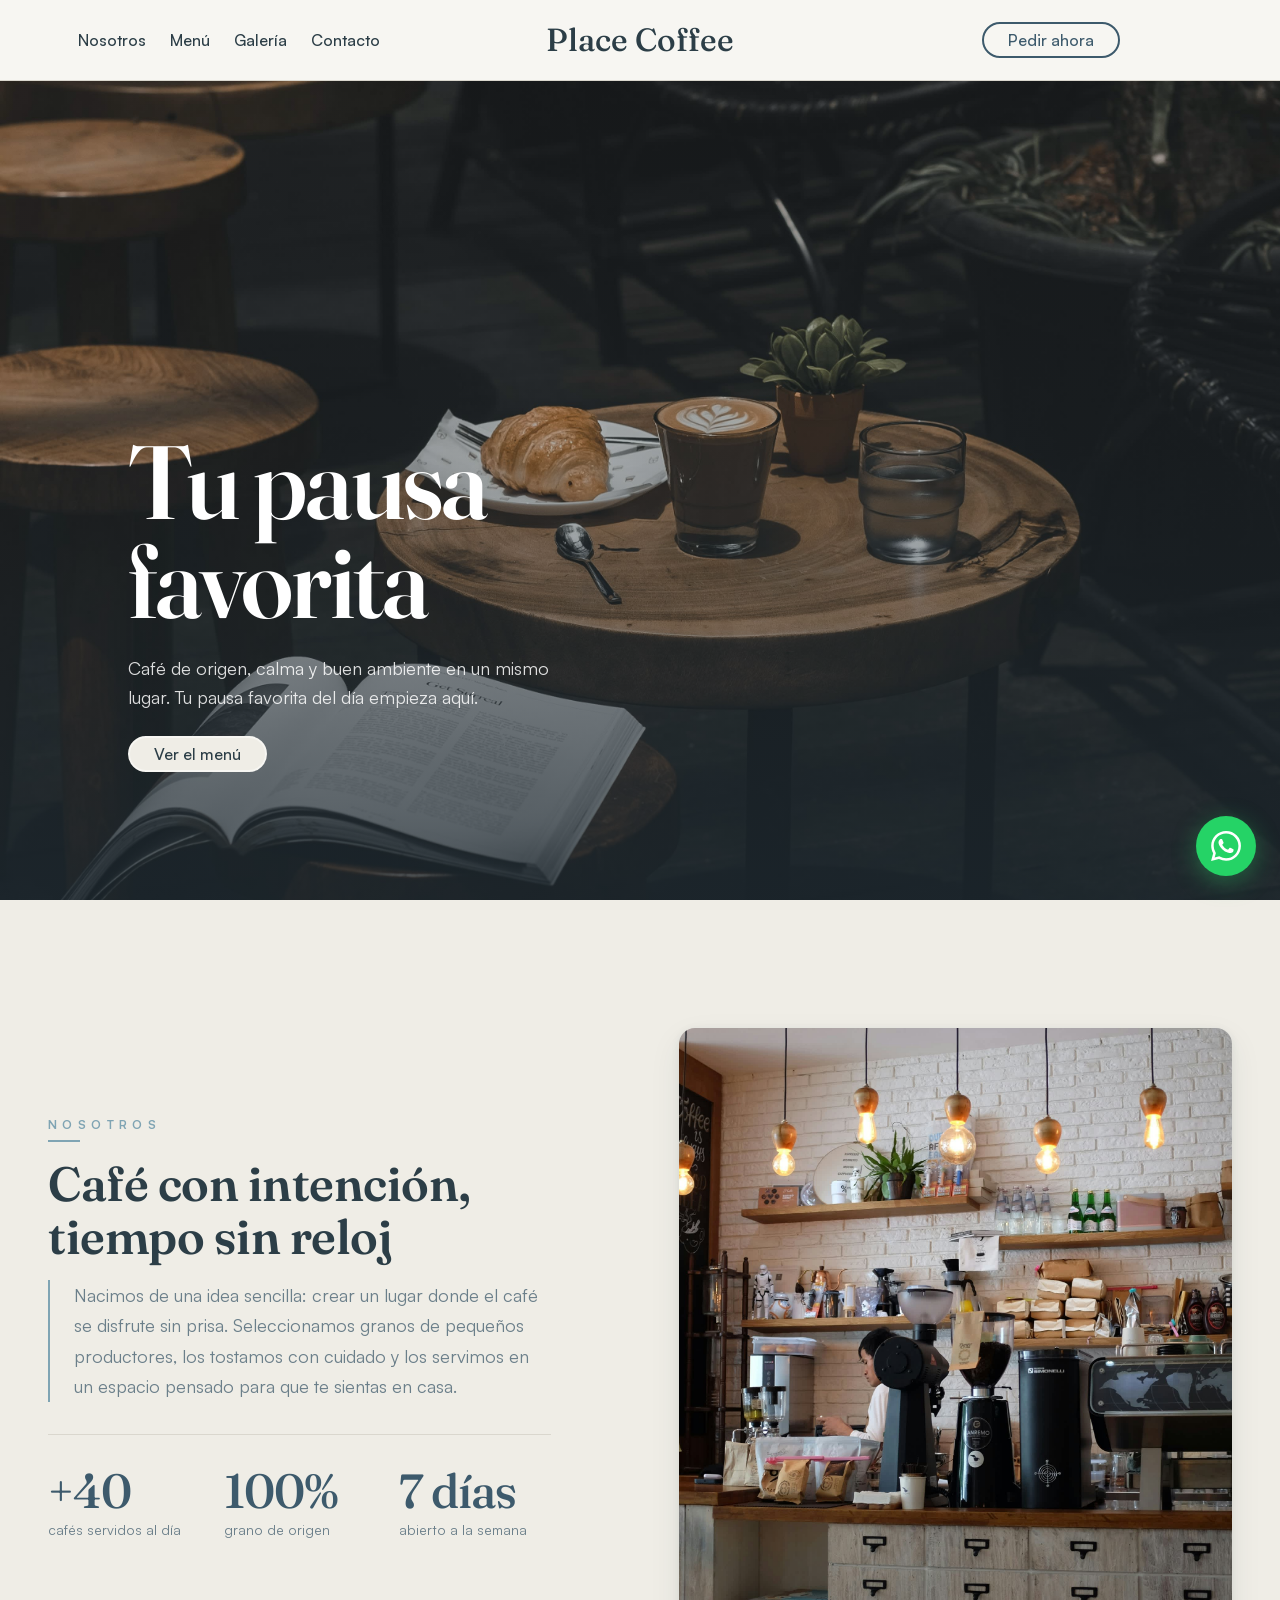
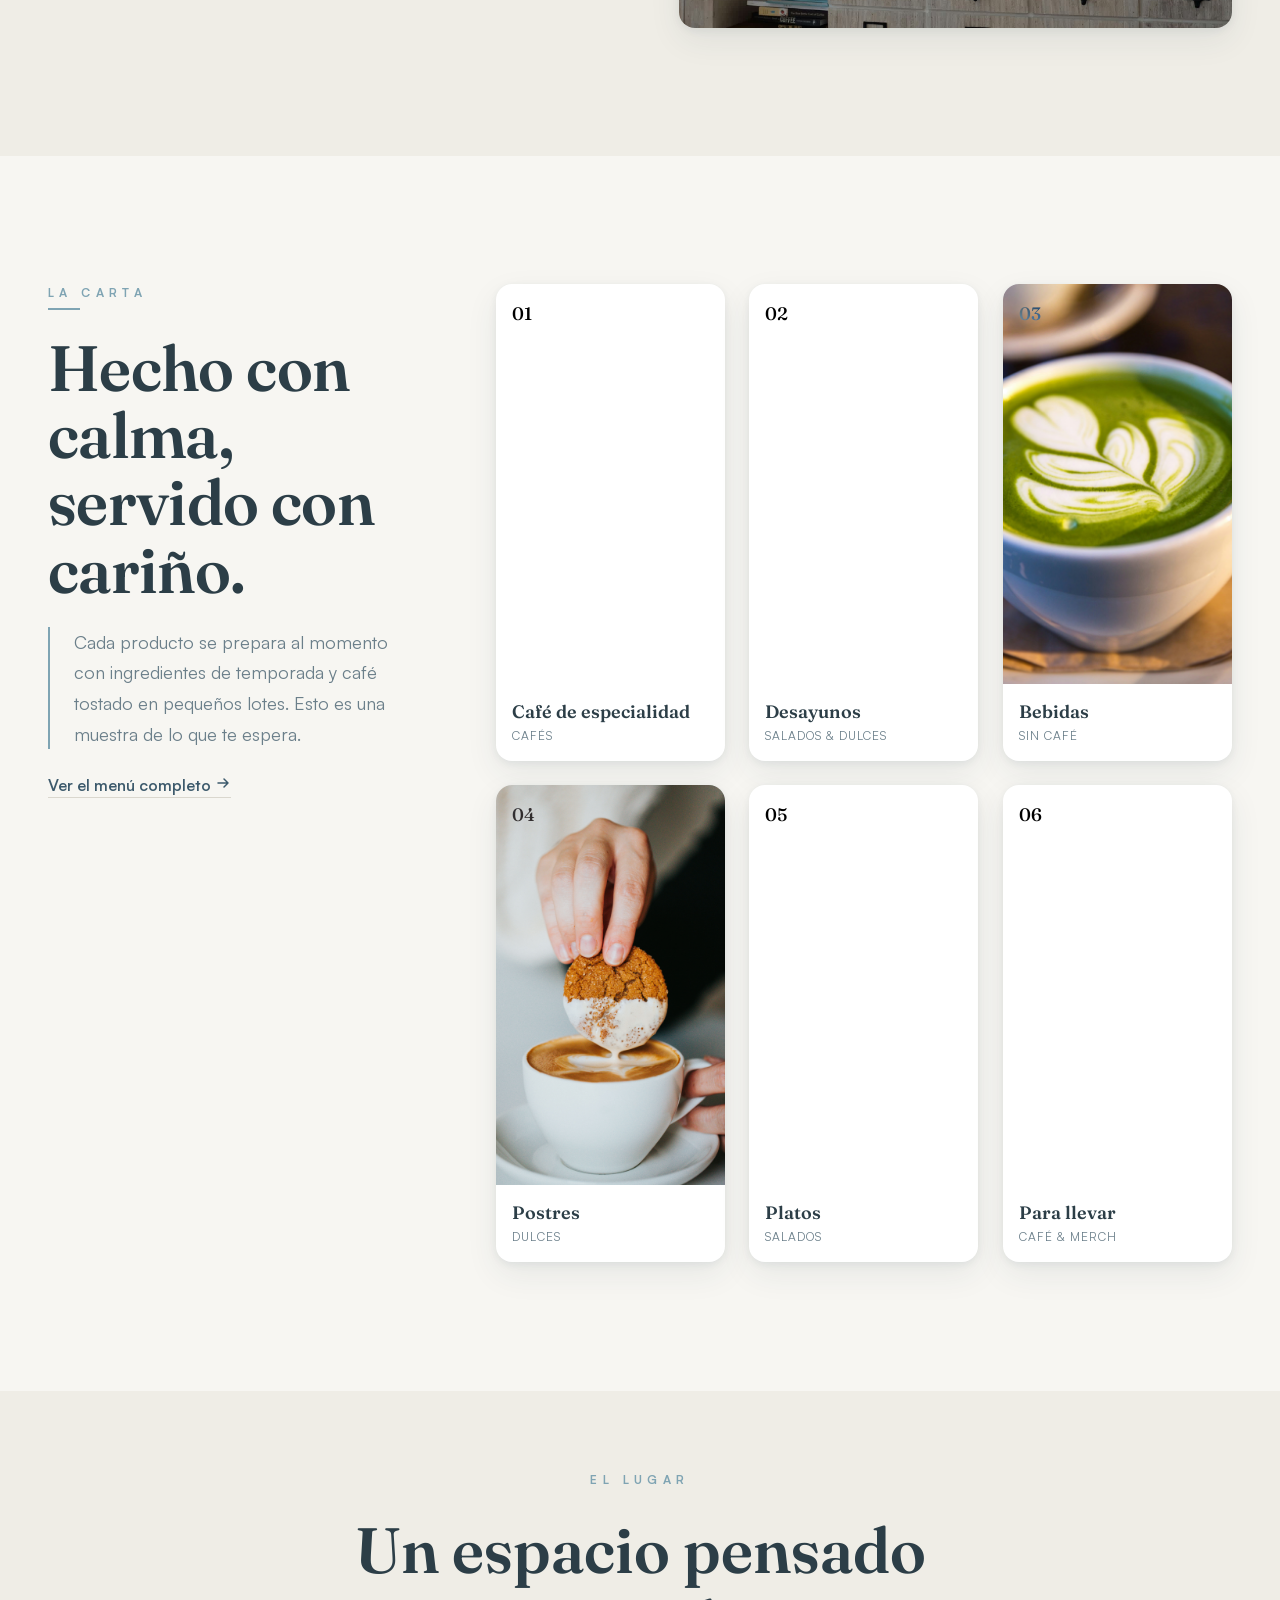
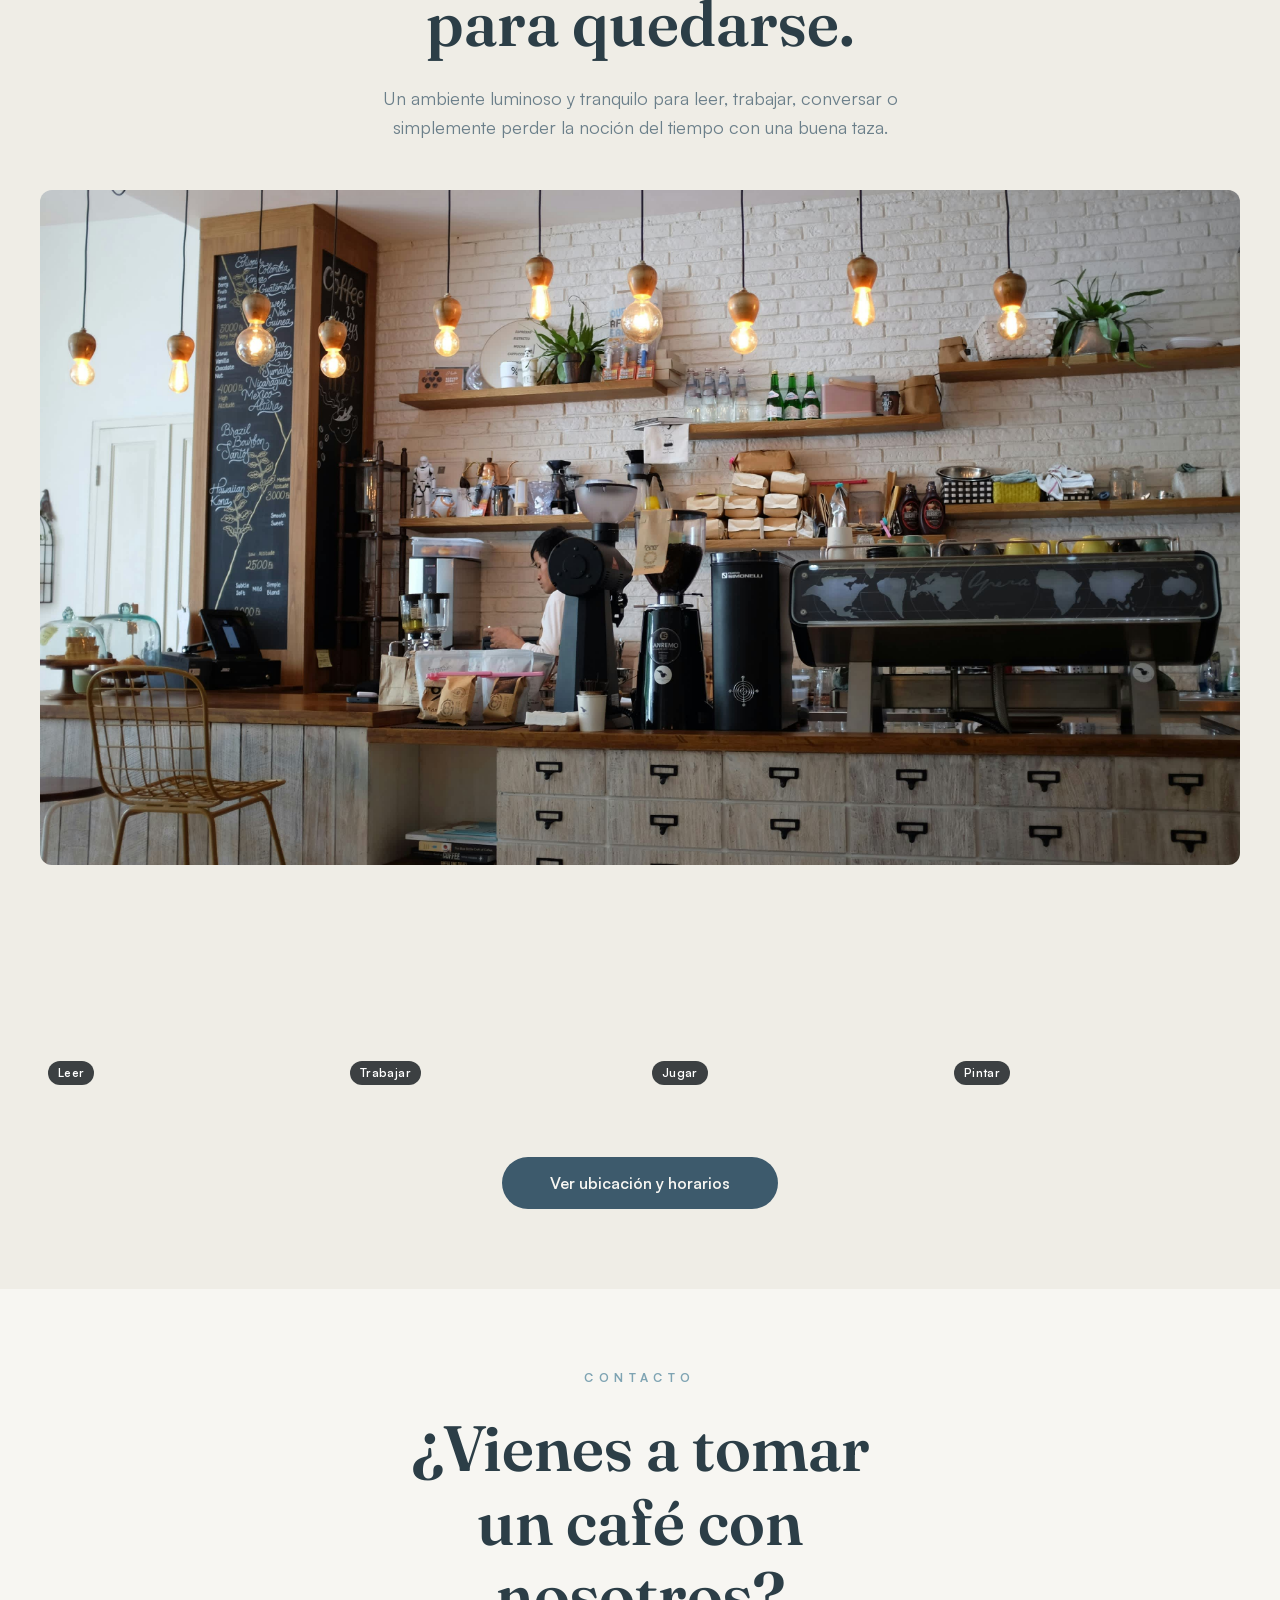
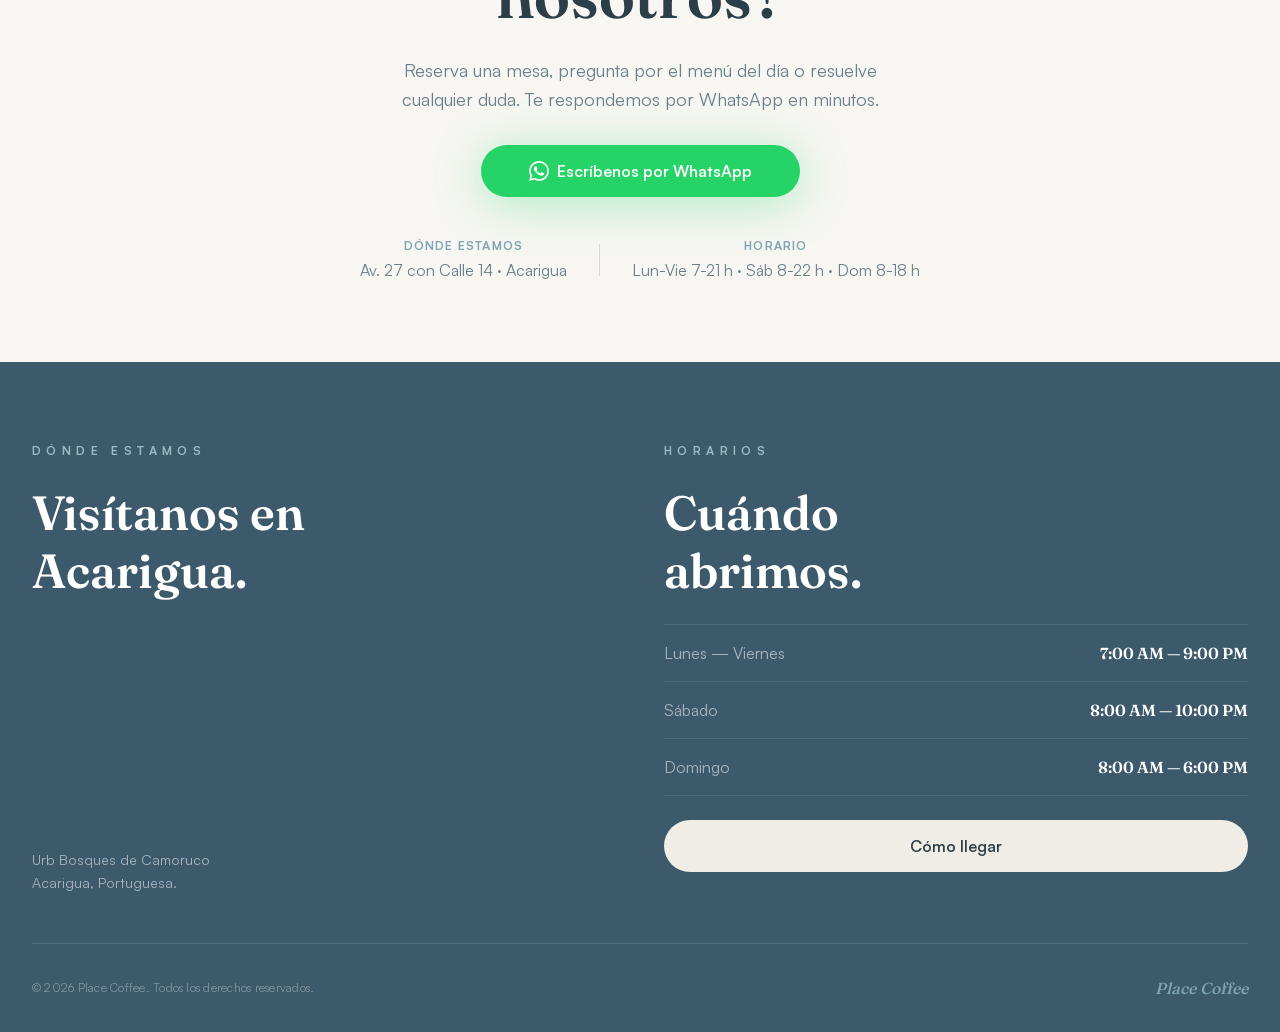
==== commit 574fa6eb: "feat: add menu images and WhatsApp contact button" ====
--- a/index.html
+++ b/index.html
@@ -344,6 +344,12 @@
         </div>
     </footer>
 
+    <a href="https://wa.me/584245555555" class="whatsapp-fab" target="_blank" rel="noopener noreferrer" aria-label="Escríbenos por WhatsApp">
+        <svg class="btn__icon" width="30" height="30" viewBox="0 0 24 24" fill="currentColor" aria-hidden="true">
+            <path d="M17.472 14.382c-.297-.149-1.758-.867-2.03-.967-.273-.099-.471-.148-.67.15-.197.297-.767.966-.94 1.164-.173.199-.347.223-.644.075-.297-.15-1.255-.463-2.39-1.475-.883-.788-1.48-1.761-1.653-2.059-.173-.297-.018-.458.13-.606.134-.133.298-.347.446-.52.149-.174.198-.298.298-.497.099-.198.05-.371-.025-.52-.075-.149-.669-1.612-.916-2.207-.242-.579-.487-.5-.669-.51-.173-.008-.371-.01-.57-.01-.198 0-.52.074-.792.372-.272.297-1.04 1.016-1.04 2.479 0 1.462 1.065 2.875 1.213 3.074.149.198 2.096 3.2 5.077 4.487.709.306 1.262.489 1.694.625.712.227 1.36.195 1.871.118.571-.085 1.758-.719 2.006-1.413.248-.694.248-1.289.173-1.413-.074-.124-.272-.198-.57-.347m-5.421 7.403h-.004a9.87 9.87 0 01-5.031-1.378l-.361-.214-3.741.982.998-3.648-.235-.374a9.86 9.86 0 01-1.51-5.26c.001-5.45 4.436-9.884 9.888-9.884 2.64 0 5.122 1.03 6.988 2.898a9.825 9.825 0 012.893 6.994c-.003 5.45-4.437 9.884-9.885 9.884m8.413-18.297A11.815 11.815 0 0012.05 0C5.495 0 .16 5.335.157 11.892c0 2.096.547 4.142 1.588 5.945L.057 24l6.305-1.654a11.882 11.882 0 005.683 1.448h.005c6.554 0 11.89-5.335 11.893-11.893a11.821 11.821 0 00-3.48-8.413z"/>
+        </svg>
+    </a>
+
     <script src="./js/main.js"></script>
 </body>
 </html>
--- a/css/styles.css
+++ b/css/styles.css
@@ -201,6 +201,32 @@
     flex-shrink: 0;
     width: 20px;
     height: 20px;
+}
+
+/* --- Burbuja flotante de WhatsApp (compartida en index y menu) --- */
+.whatsapp-fab {
+    position: fixed;
+    right: var(--space-md);
+    bottom: var(--space-md);
+    z-index: 150;                 /* sobre la navbar (100), bajo el menú móvil / modales (200) */
+    display: flex;
+    align-items: center;
+    justify-content: center;
+    width: 60px;                  /* > 56px mínimo cómodo para tocar en mobile */
+    height: 60px;
+    border-radius: var(--radius-full);
+    background-color: #25D366;    /* verde de marca WhatsApp, igual que .btn--whatsapp */
+    color: #ffffff;
+    box-shadow: 0 6px 24px rgba(37, 211, 102, 0.35);
+    transition: transform 0.22s ease, box-shadow 0.22s ease;
+}
+.whatsapp-fab:hover {
+    transform: translateY(-3px) scale(1.04);
+    box-shadow: 0 12px 32px rgba(37, 211, 102, 0.45);
+}
+.whatsapp-fab .btn__icon {
+    width: 30px;
+    height: 30px;
 }
 
 /* --- Botón hamburguesa --- */
@@ -806,6 +832,9 @@
     .menu__card-index {
         font-size: var(--text-smd);
     }
+    .desktop-arrow {
+    display: inline;
+    }
 }
 
 /* Vista Carta */
@@ -866,7 +895,7 @@
 
 .menu__list-dots {
     flex: 1;
-    min-width: 16px;
+    max-width: 30px;
     border-bottom: 2px dotted var(--color-border);
     height: 1px;
     align-self: center;
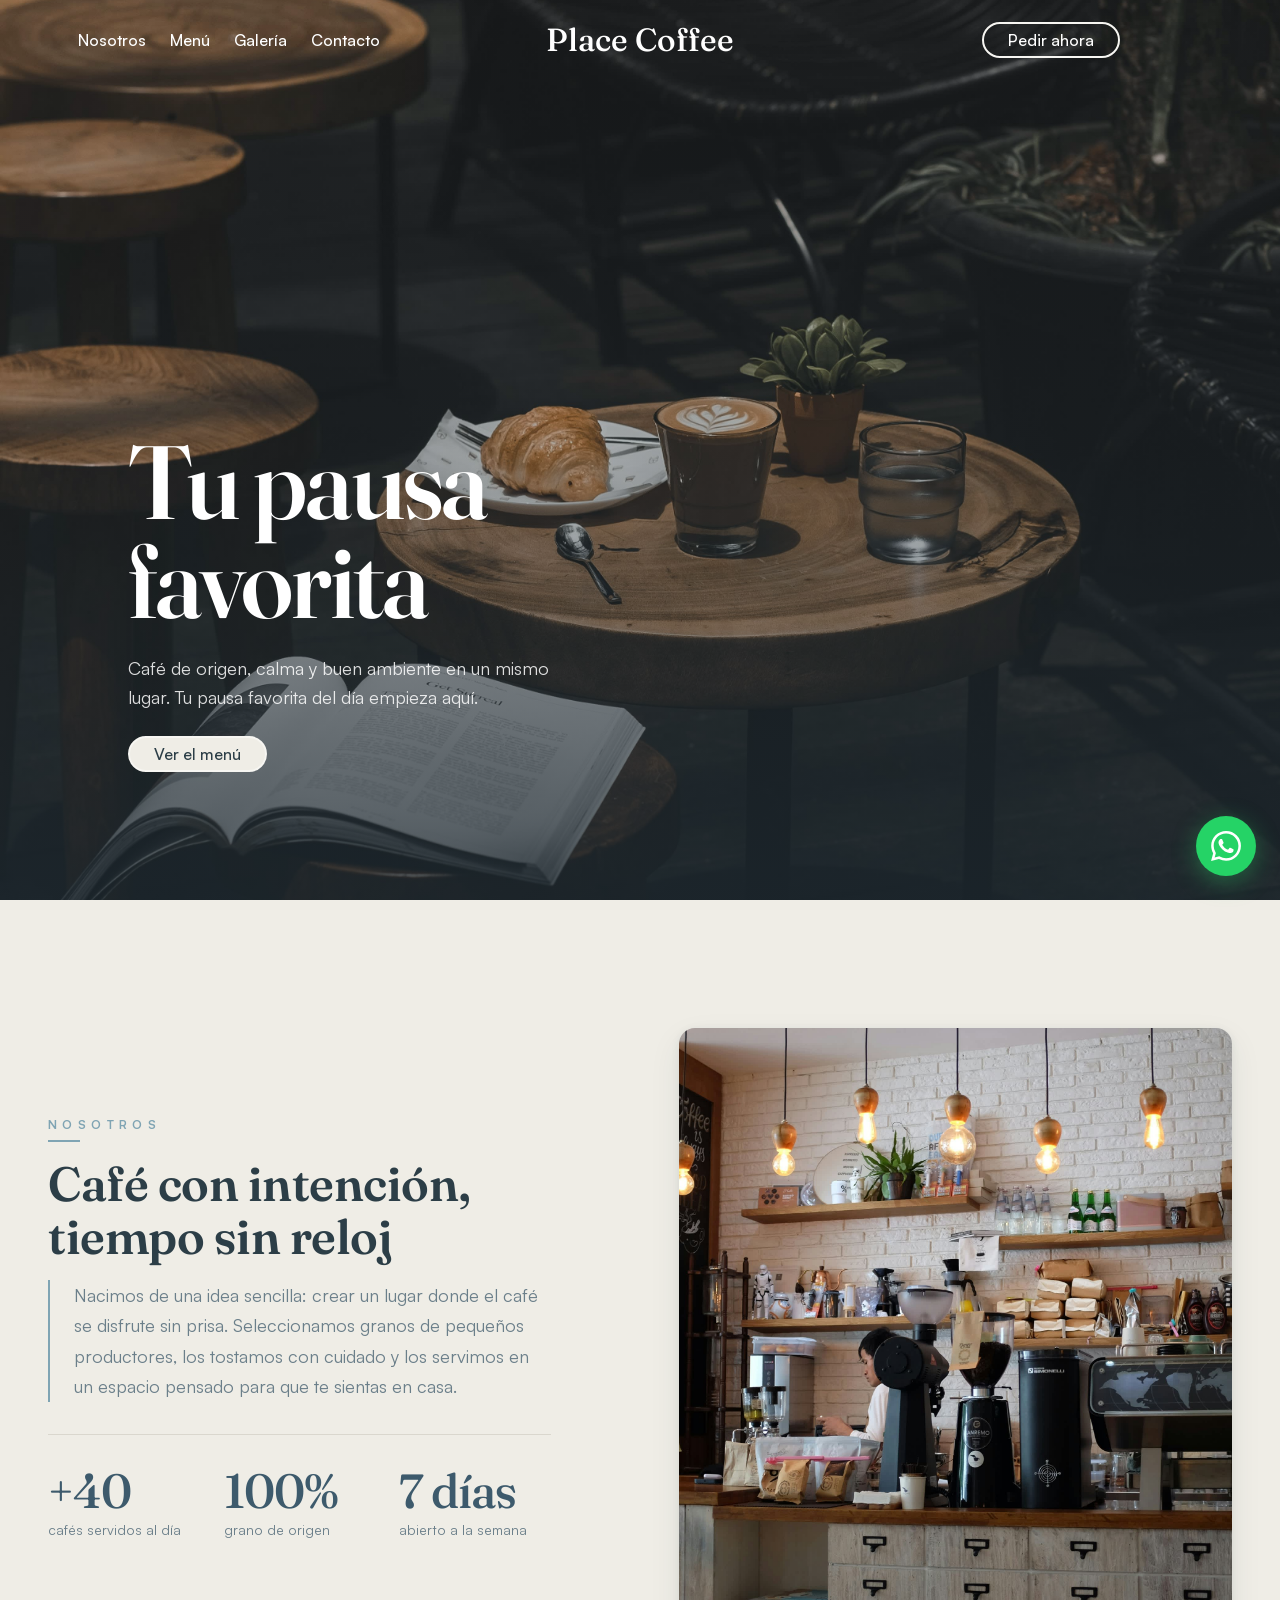
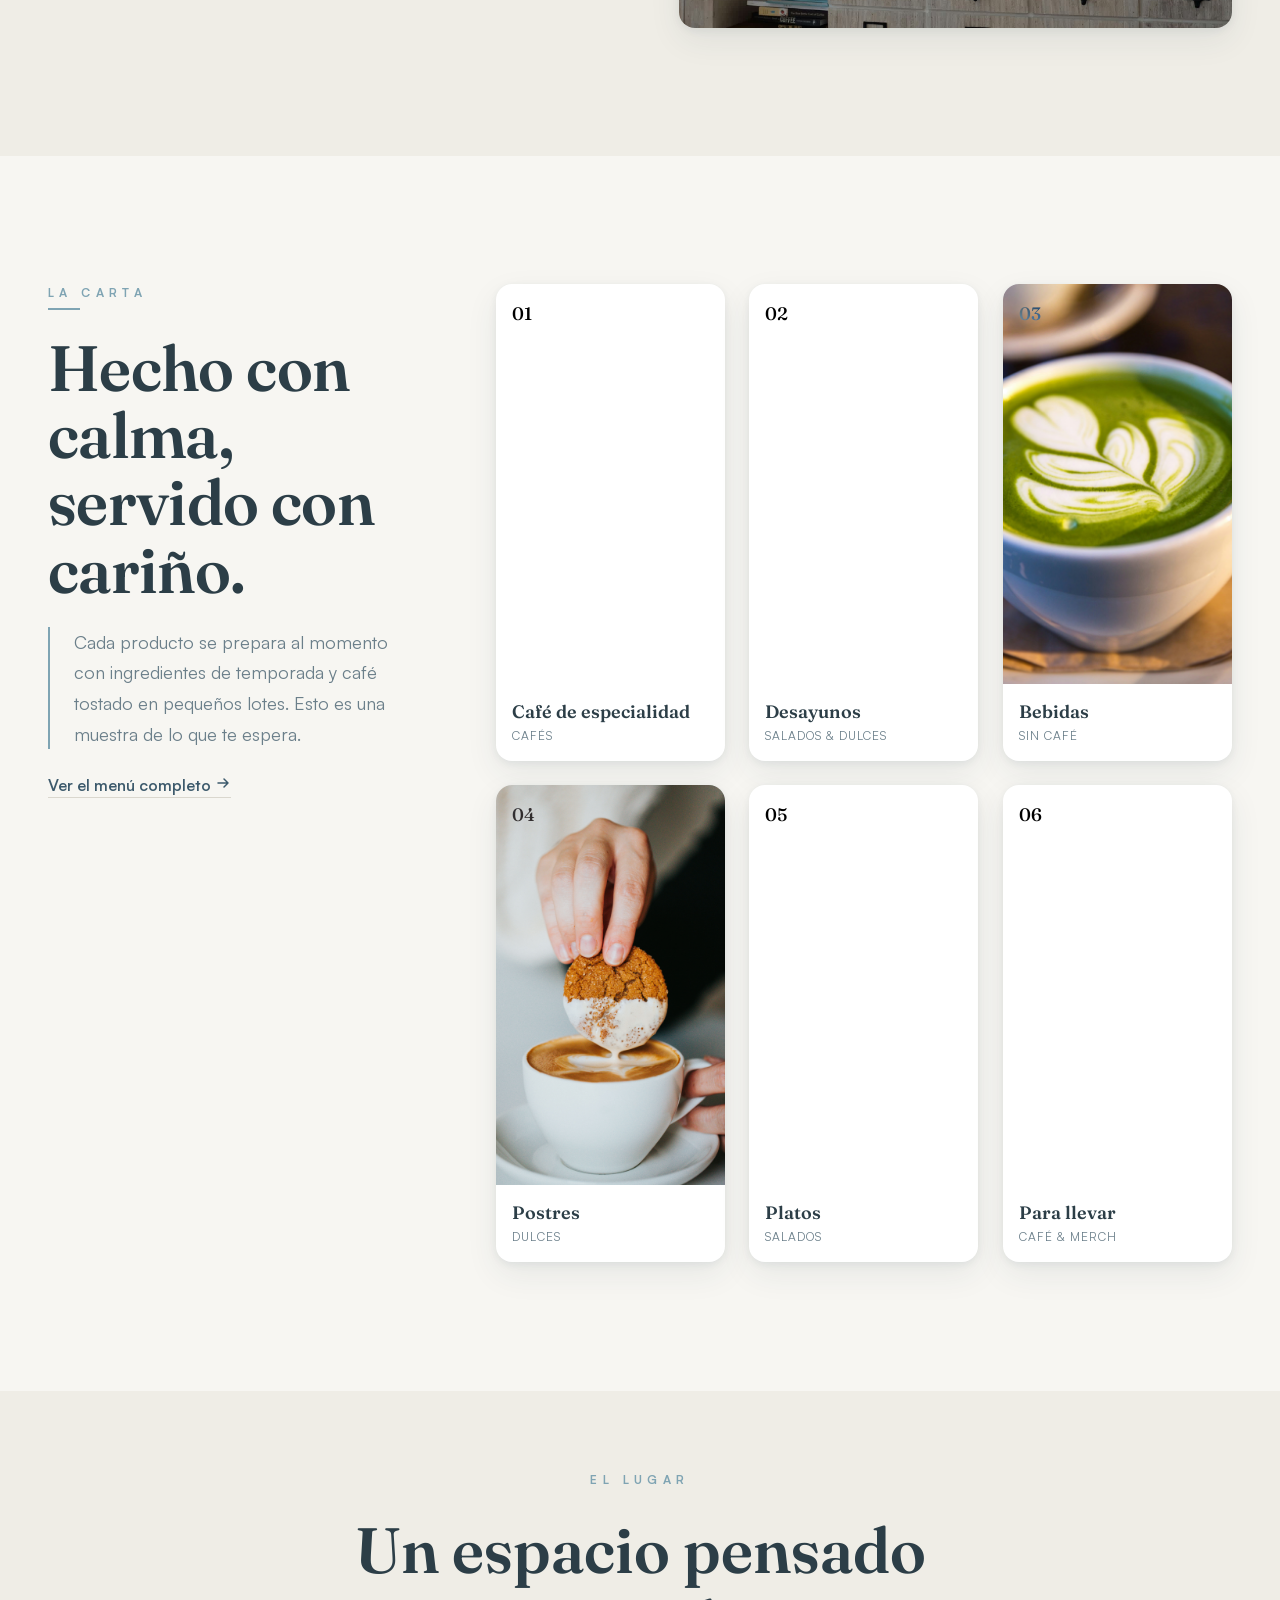
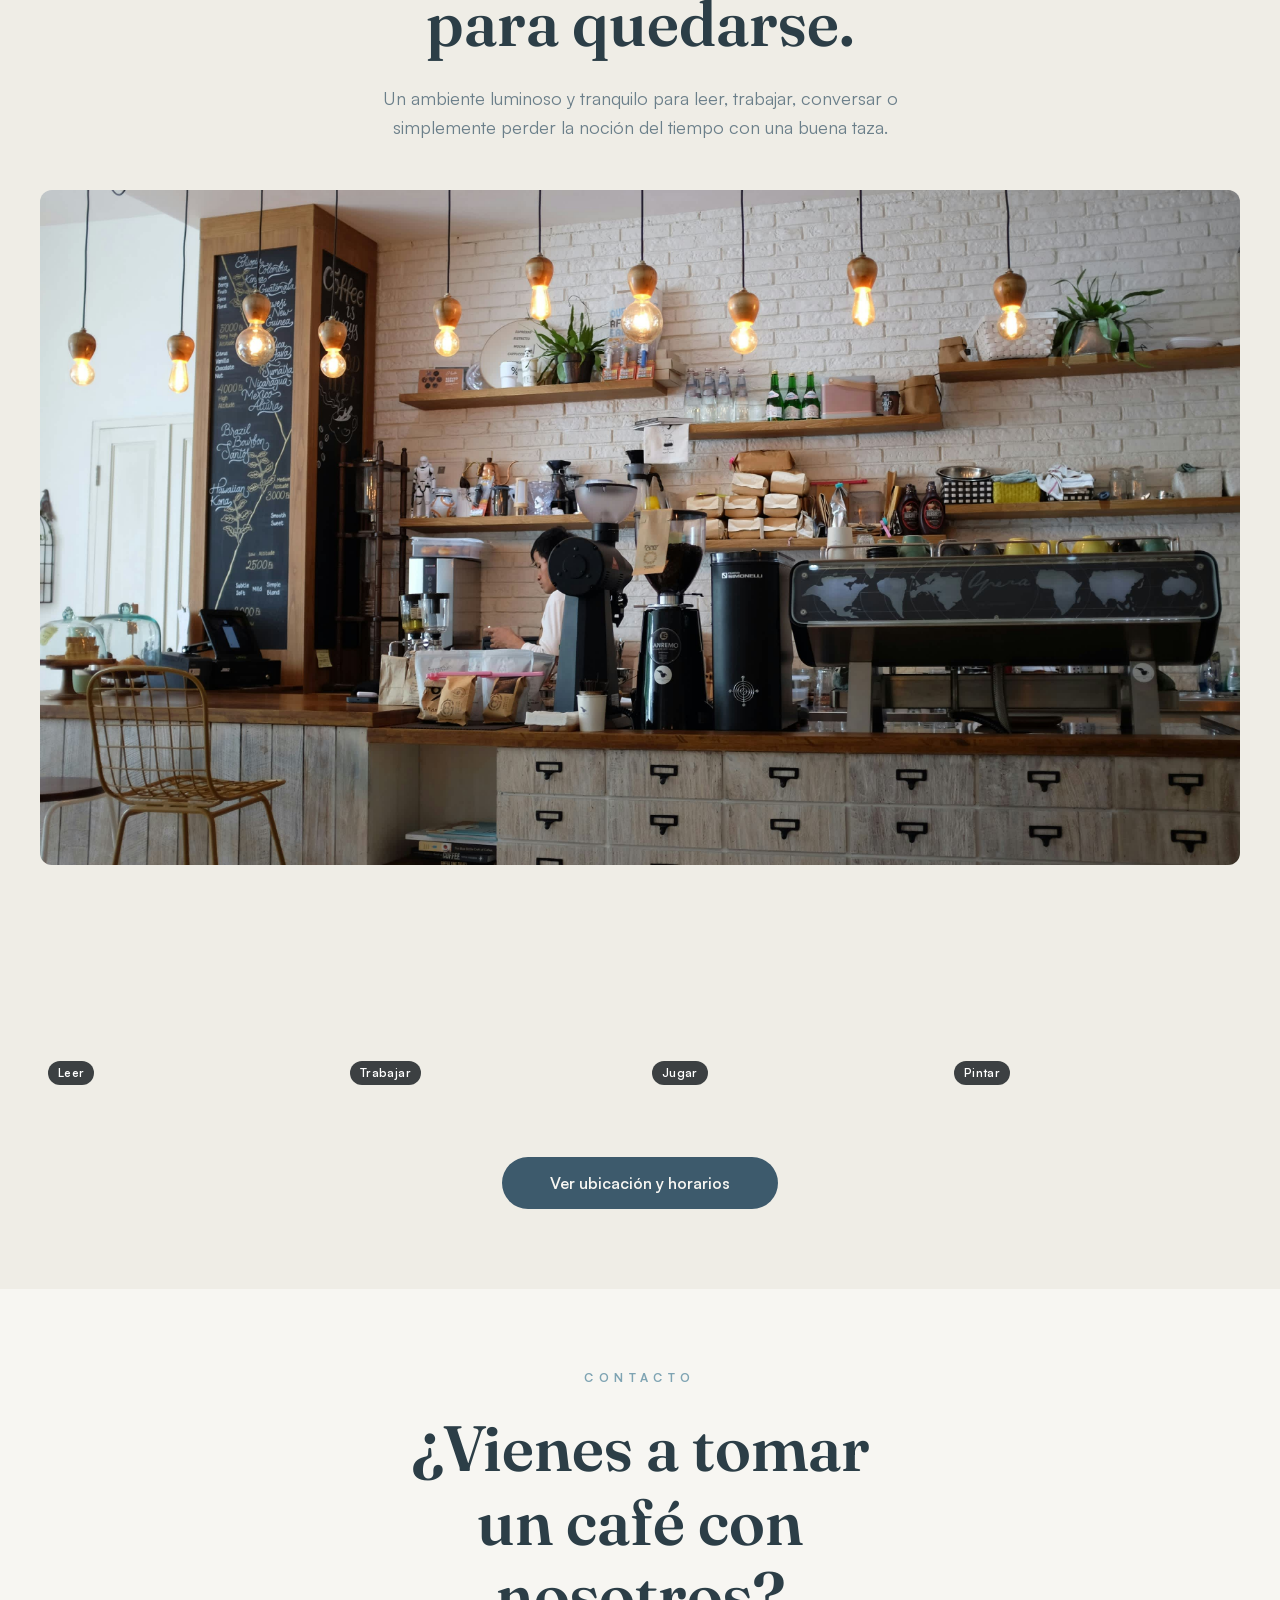
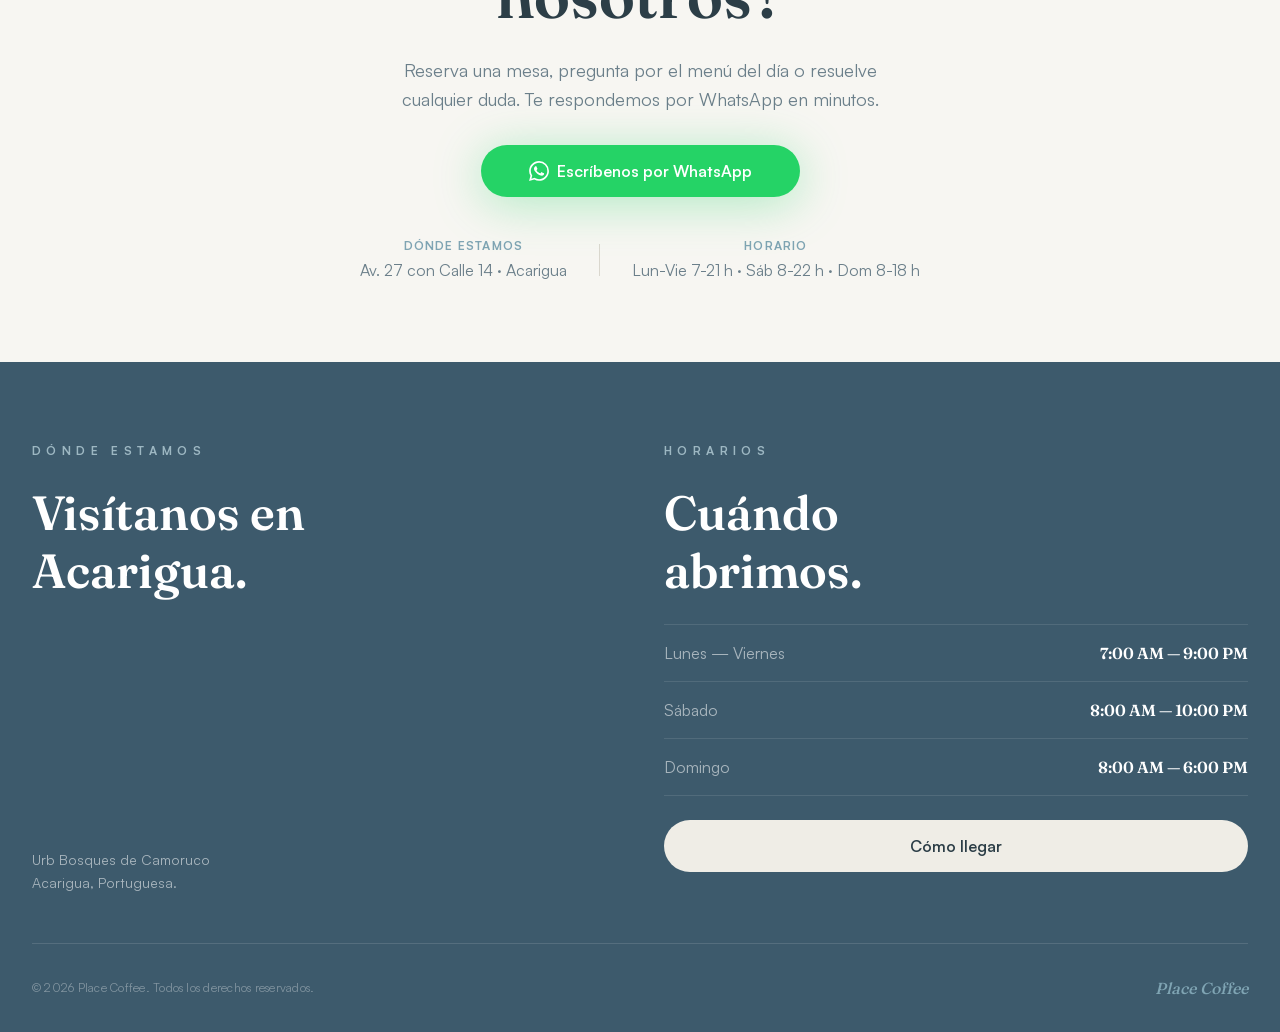
==== commit e4a5f5ec: "fix: update WhatsApp contact number in footer and menu" ====
--- a/index.html
+++ b/index.html
@@ -344,7 +344,7 @@
         </div>
     </footer>
 
-    <a href="https://wa.me/584245555555" class="whatsapp-fab" target="_blank" rel="noopener noreferrer" aria-label="Escríbenos por WhatsApp">
+    <a href="https://wa.me/584125267057" class="whatsapp-fab" target="_blank" rel="noopener noreferrer" aria-label="Escríbenos por WhatsApp">
         <svg class="btn__icon" width="30" height="30" viewBox="0 0 24 24" fill="currentColor" aria-hidden="true">
             <path d="M17.472 14.382c-.297-.149-1.758-.867-2.03-.967-.273-.099-.471-.148-.67.15-.197.297-.767.966-.94 1.164-.173.199-.347.223-.644.075-.297-.15-1.255-.463-2.39-1.475-.883-.788-1.48-1.761-1.653-2.059-.173-.297-.018-.458.13-.606.134-.133.298-.347.446-.52.149-.174.198-.298.298-.497.099-.198.05-.371-.025-.52-.075-.149-.669-1.612-.916-2.207-.242-.579-.487-.5-.669-.51-.173-.008-.371-.01-.57-.01-.198 0-.52.074-.792.372-.272.297-1.04 1.016-1.04 2.479 0 1.462 1.065 2.875 1.213 3.074.149.198 2.096 3.2 5.077 4.487.709.306 1.262.489 1.694.625.712.227 1.36.195 1.871.118.571-.085 1.758-.719 2.006-1.413.248-.694.248-1.289.173-1.413-.074-.124-.272-.198-.57-.347m-5.421 7.403h-.004a9.87 9.87 0 01-5.031-1.378l-.361-.214-3.741.982.998-3.648-.235-.374a9.86 9.86 0 01-1.51-5.26c.001-5.45 4.436-9.884 9.888-9.884 2.64 0 5.122 1.03 6.988 2.898a9.825 9.825 0 012.893 6.994c-.003 5.45-4.437 9.884-9.885 9.884m8.413-18.297A11.815 11.815 0 0012.05 0C5.495 0 .16 5.335.157 11.892c0 2.096.547 4.142 1.588 5.945L.057 24l6.305-1.654a11.882 11.882 0 005.683 1.448h.005c6.554 0 11.89-5.335 11.893-11.893a11.821 11.821 0 00-3.48-8.413z"/>
         </svg>
